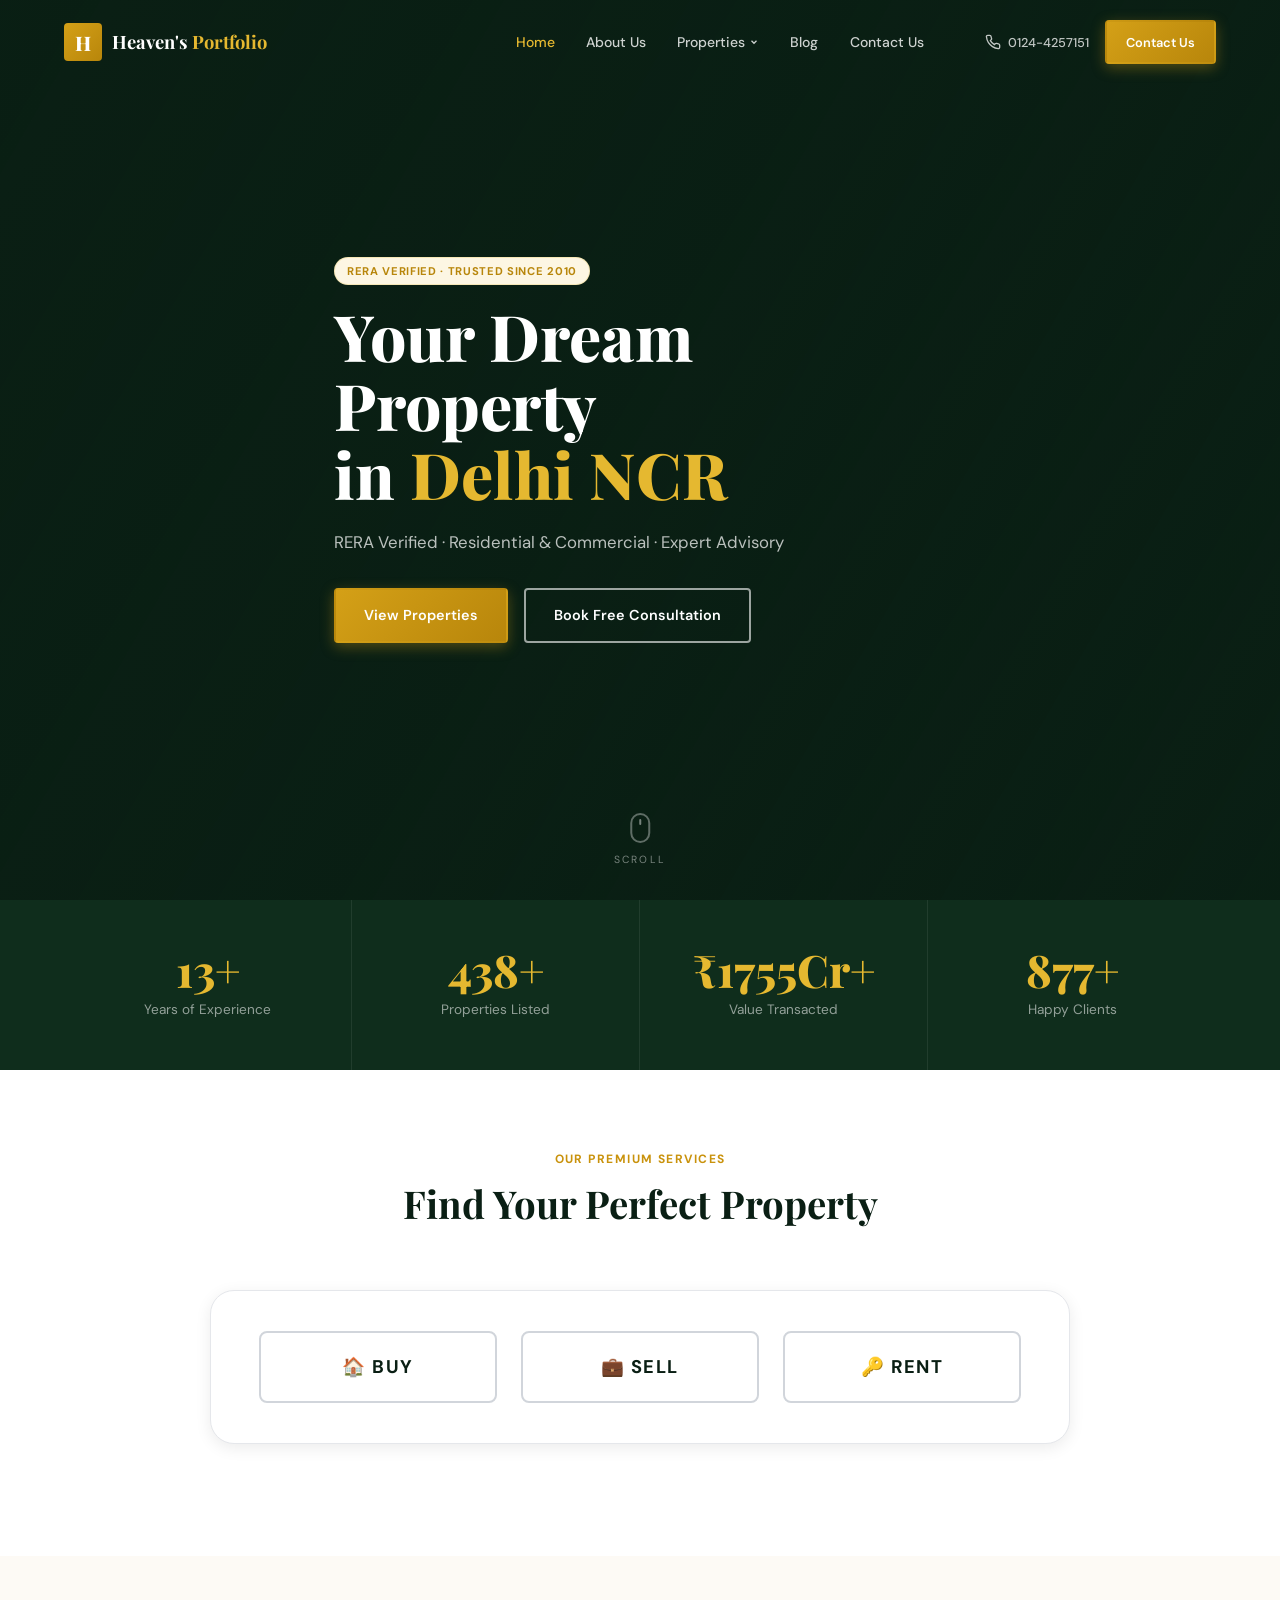
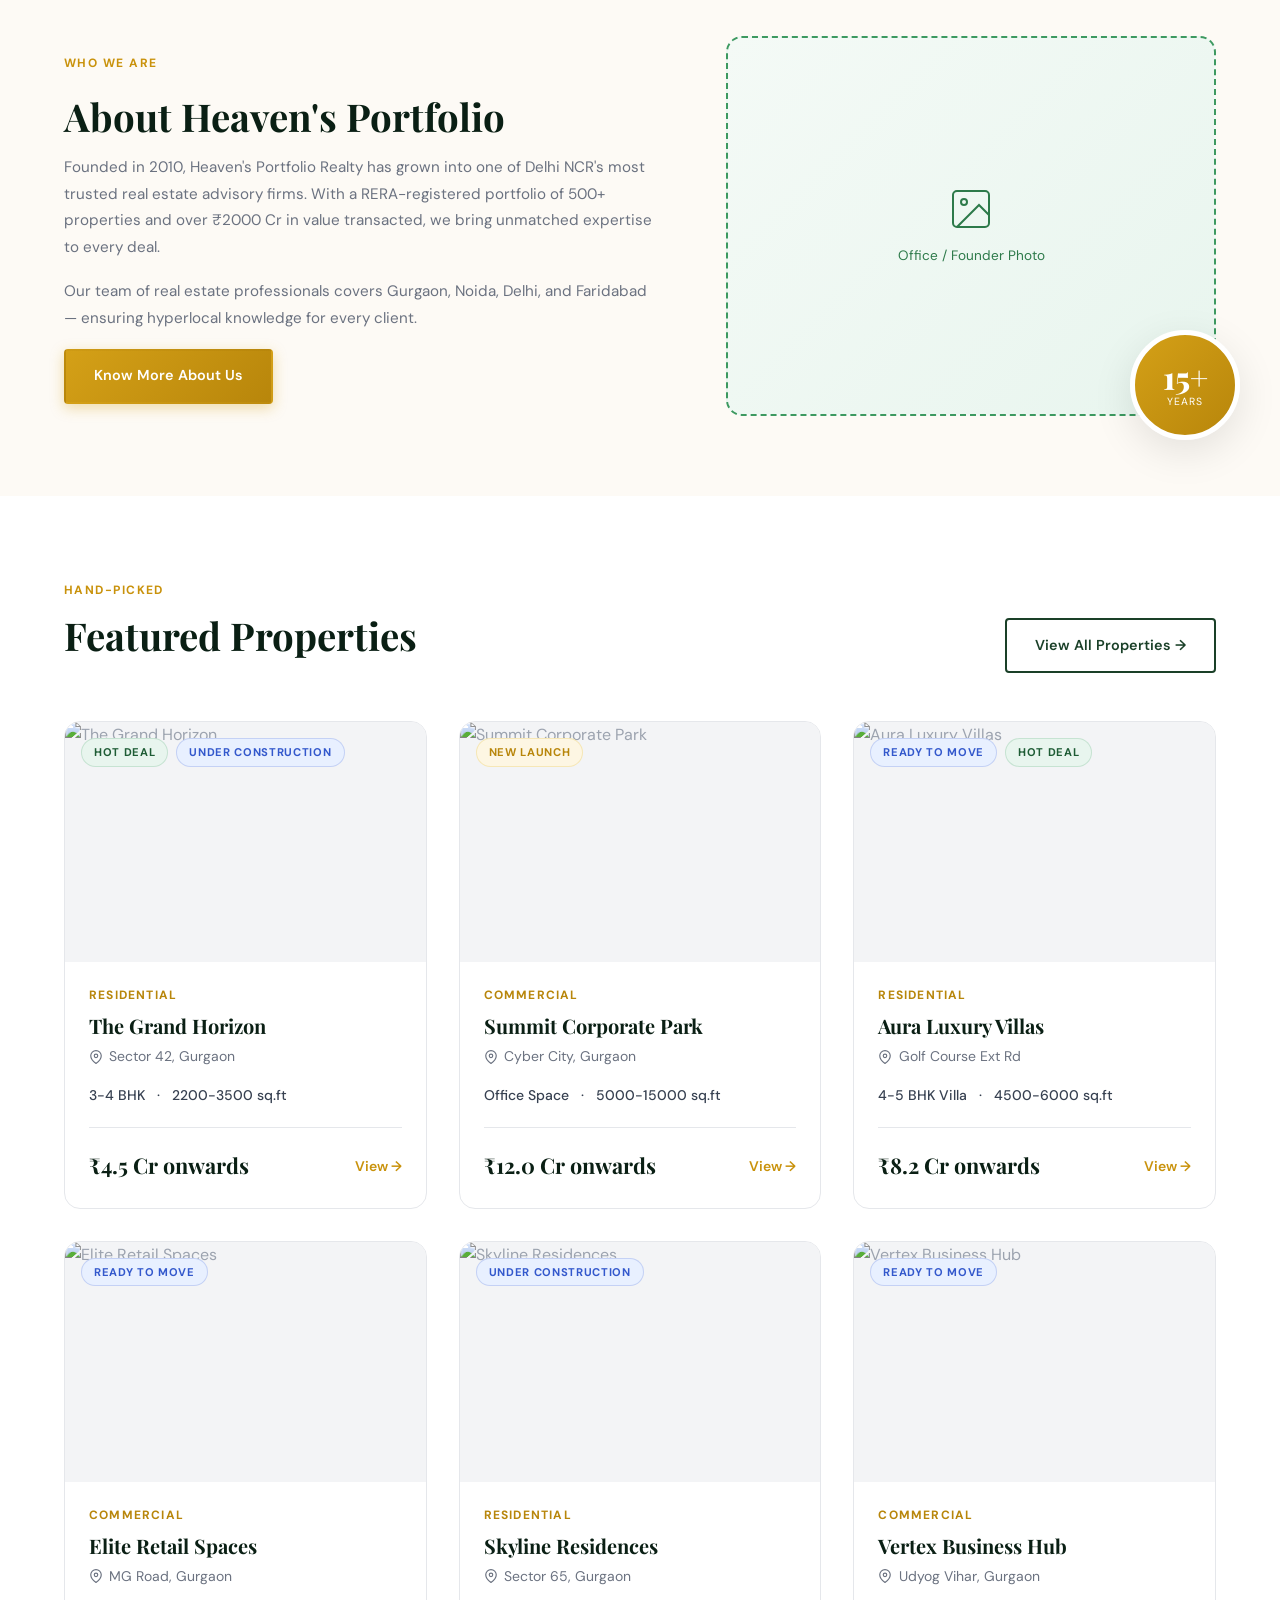
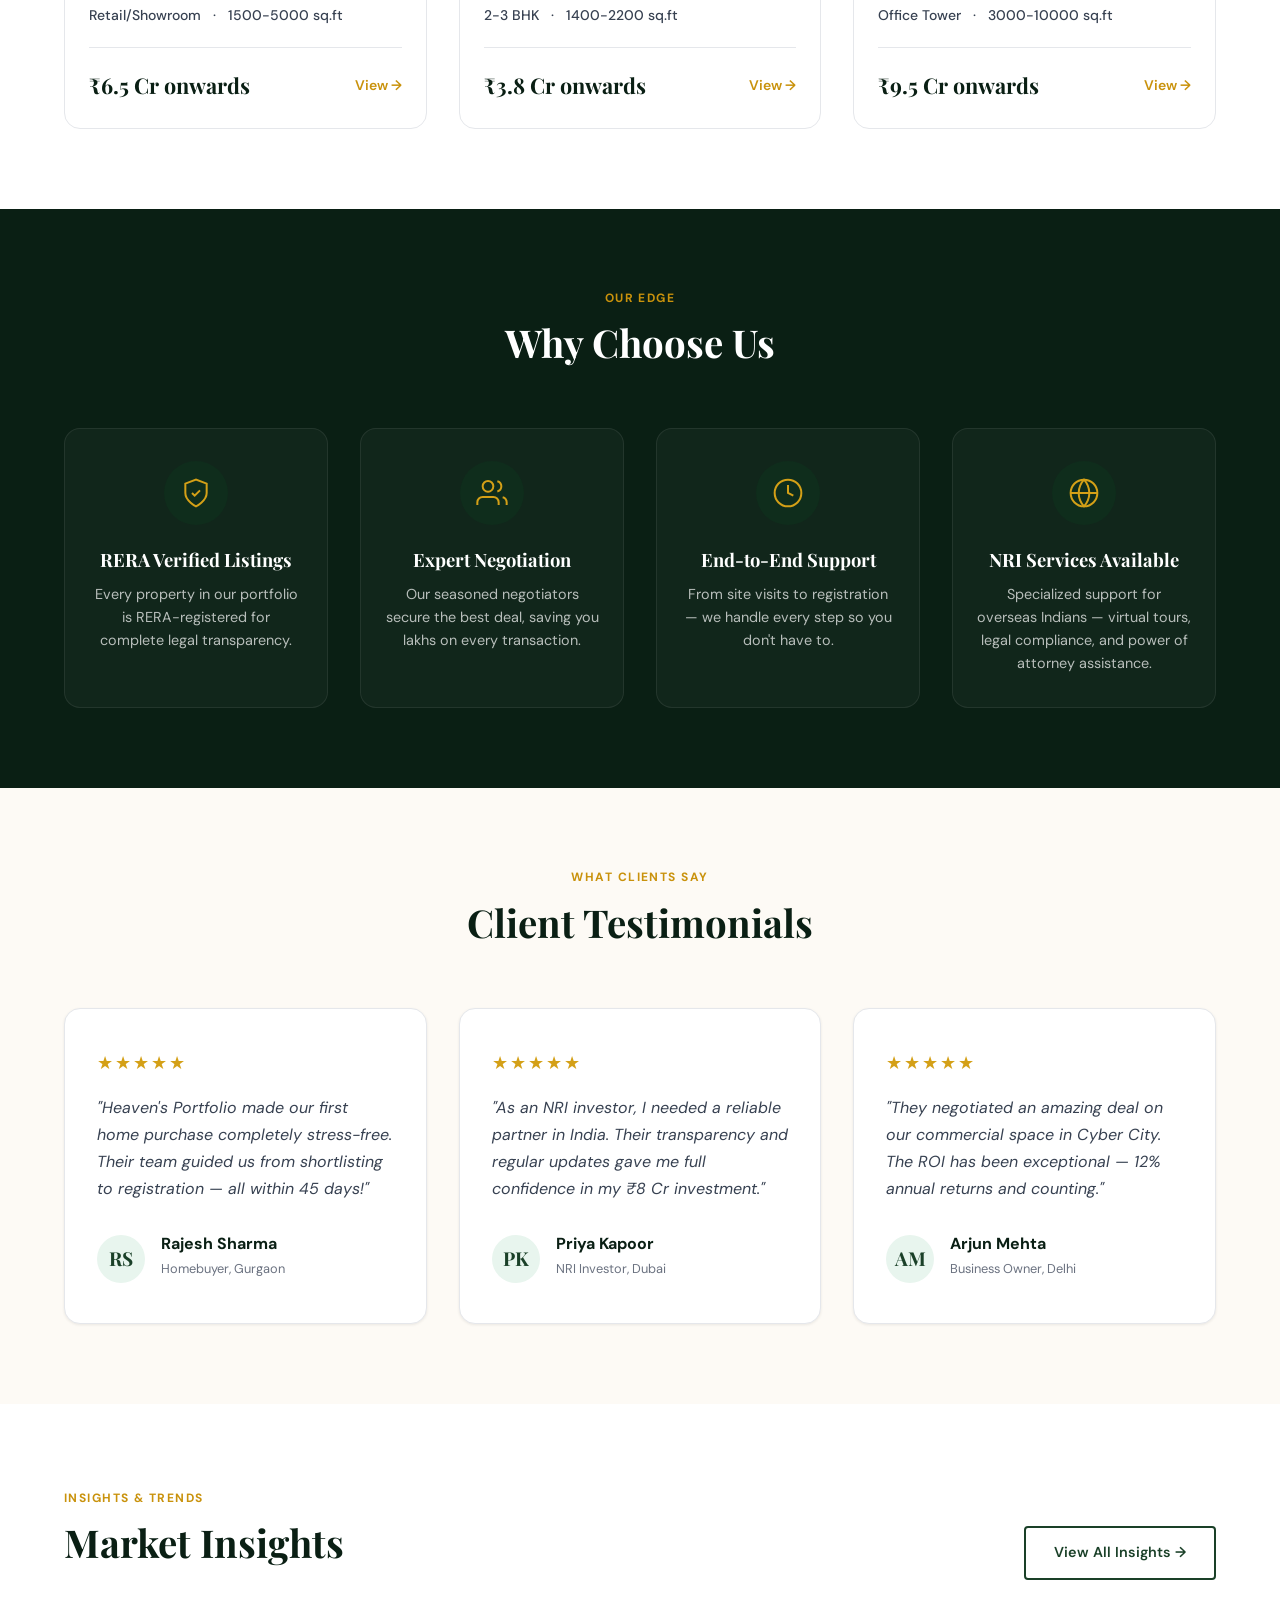
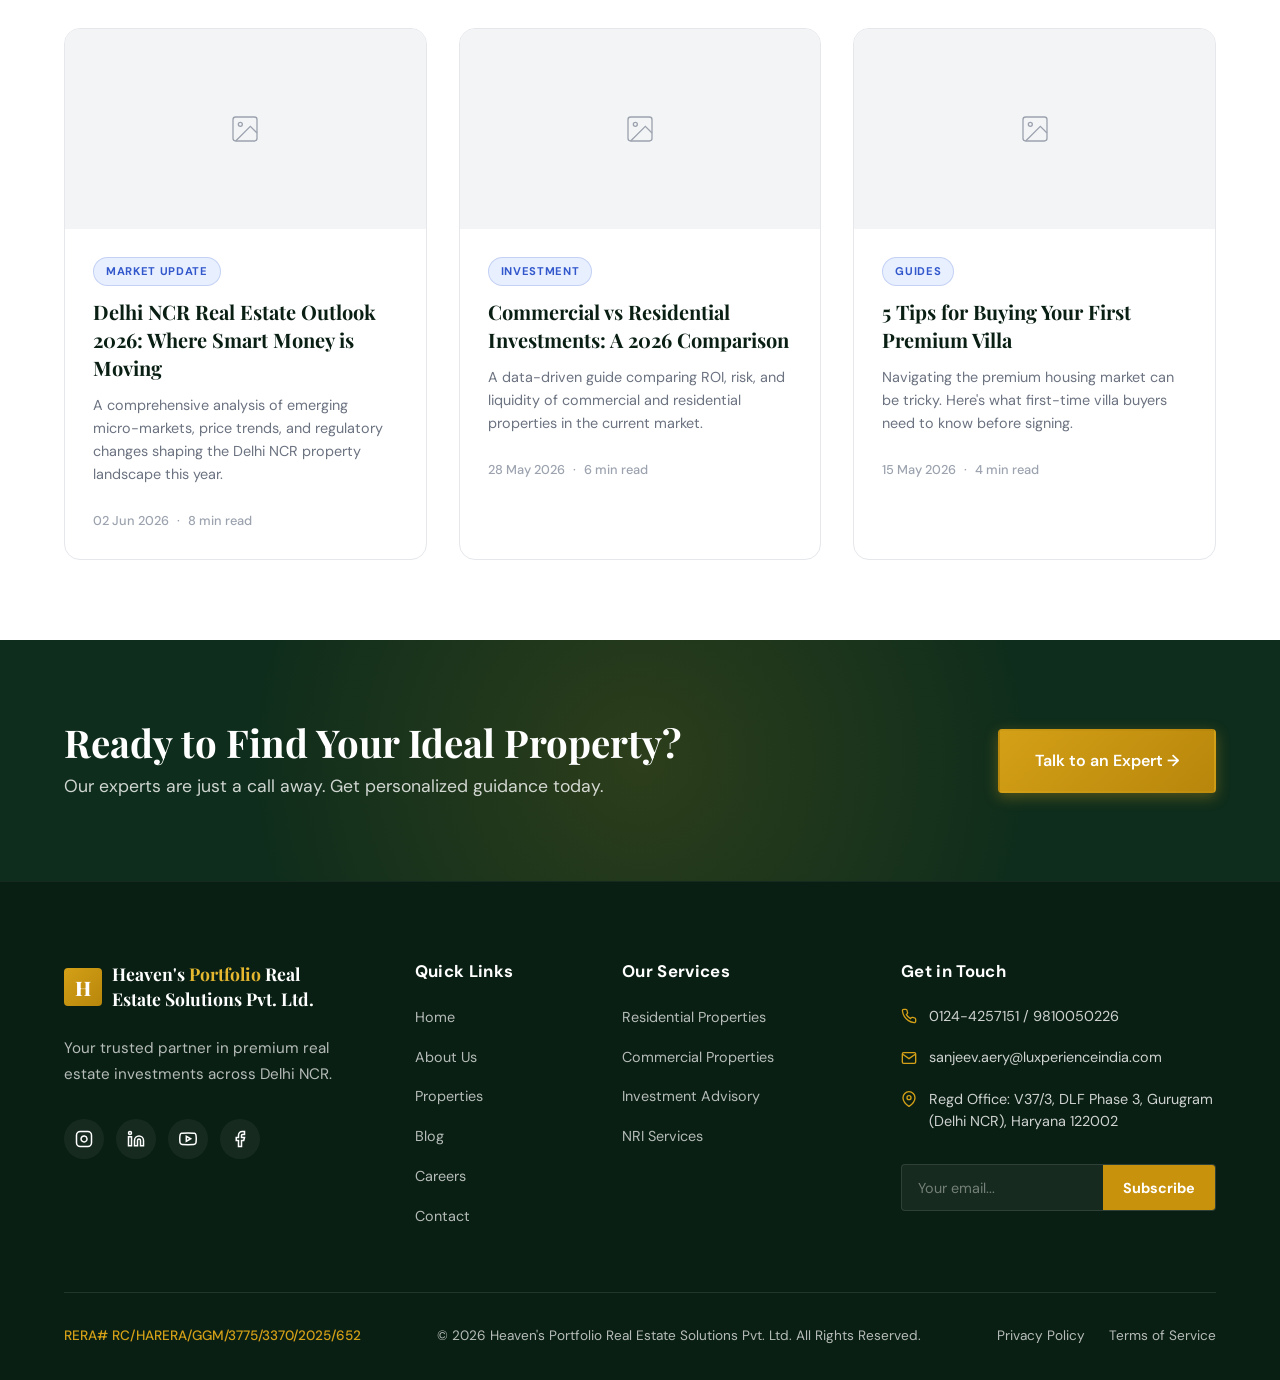
==== index.html @ ea2581de "Before Redseign" ====
<!DOCTYPE html>
<html lang="en">
<head>
  <meta charset="UTF-8">
  <meta name="viewport" content="width=device-width, initial-scale=1.0">
  <title>Heaven's Portfolio Realty | Premium Real Estate in Delhi NCR</title>
  <meta name="description" content="Heaven's Portfolio Real Estate Solutions — RERA verified residential & commercial properties across Delhi NCR. 15+ years of trusted advisory.">
  <link rel="preconnect" href="https://fonts.googleapis.com">
  <link rel="preconnect" href="https://fonts.gstatic.com" crossorigin>
  <link href="https://fonts.googleapis.com/css2?family=DM+Sans:wght@400;500;600;700&family=Playfair+Display:wght@400;500;600;700;800&display=swap" rel="stylesheet">
  <link rel="stylesheet" href="css/style.css">
</head>
<body>

  <!-- ========== NAVIGATION ========== -->
  <header class="header" id="header">
    <div class="container header-inner">
      <a href="index.html" class="logo" id="logo">
        <div class="logo-mark">H</div>
        <div class="logo-text">Heaven's <span>Portfolio</span></div>
      </a>

      <nav class="nav" id="nav">
        <a href="index.html" class="nav-link active">Home</a>
        <a href="about.html" class="nav-link">About Us</a>
        <div class="nav-dropdown">
          <a href="properties.html" class="nav-link">Properties <svg width="10" height="10" viewBox="0 0 24 24" fill="none" stroke="currentColor" stroke-width="3"><polyline points="6 9 12 15 18 9"></polyline></svg></a>
          <div class="dropdown-menu">
            <a href="properties.html?cat=residential">Residential</a>
            <a href="properties.html?cat=commercial">Commercial</a>
          </div>
        </div>
        <a href="blog.html" class="nav-link">Blog</a>
        <a href="contact.html" class="nav-link">Contact Us</a>
      </nav>

      <div class="header-actions">
        <a href="tel:01244257151" class="header-phone" id="header-phone">
          <svg width="16" height="16" viewBox="0 0 24 24" fill="none" stroke="currentColor" stroke-width="2"><path d="M22 16.92v3a2 2 0 0 1-2.18 2 19.79 19.79 0 0 1-8.63-3.07 19.5 19.5 0 0 1-6-6 19.79 19.79 0 0 1-3.07-8.67A2 2 0 0 1 4.11 2h3a2 2 0 0 1 2 1.72c.127.96.361 1.903.7 2.81a2 2 0 0 1-.45 2.11L8.09 9.91a16 16 0 0 0 6 6l1.27-1.27a2 2 0 0 1 2.11-.45c.907.339 1.85.573 2.81.7A2 2 0 0 1 22 16.92z"></path></svg>
          0124-4257151
        </a>
        <a href="contact.html" class="btn btn-accent btn-sm" id="header-cta">Contact Us</a>
      </div>

      <button class="hamburger" id="hamburger" aria-label="Toggle menu">
        <span></span><span></span><span></span>
      </button>
    </div>
  </header>

  <!-- ========== HERO ========== -->
  <section class="hero" id="hero">
    <!-- Slideshow backgrounds -->
    <div class="hero-slides">
      <div class="hero-slide active" style="background-image:url('https://images.unsplash.com/photo-1600596542815-ffad4c1539a9?w=1920&q=80')"></div>
      <div class="hero-slide" style="background-image:url('https://images.unsplash.com/photo-1600607687920-4e2a09cf159d?w=1920&q=80')"></div>
      <div class="hero-slide" style="background-image:url('https://images.unsplash.com/photo-1512917774080-9991f1c4c750?w=1920&q=80')"></div>
      <div class="hero-slide" style="background-image:url('https://images.unsplash.com/photo-1564013799919-ab600027ffc6?w=1920&q=80')"></div>
      <div class="hero-slide" style="background-image:url('https://images.unsplash.com/photo-1486406146926-c627a92ad1ab?w=1920&q=80')"></div>
    </div>
    <div class="hero-overlay"></div>
    <div class="container hero-content">
      <span class="badge badge-gold">RERA Verified · Trusted Since 2010</span>
      <h1 class="hero-title">Your Dream Property<br>in <span class="text-accent">Delhi NCR</span></h1>
      <p class="hero-subtitle">RERA Verified · Residential &amp; Commercial · Expert Advisory</p>
      <div class="hero-cta">
        <a href="properties.html" class="btn btn-accent" id="hero-properties-btn">View Properties</a>
        <a href="contact.html" class="btn btn-outline-light" id="hero-consult-btn">Book Free Consultation</a>
      </div>
    </div>
    <div class="scroll-cue">
      <div class="scroll-mouse"><div class="scroll-wheel"></div></div>
      <span>Scroll</span>
    </div>
  </section>

  <!-- ========== STATS BAR ========== -->
  <section class="stats" id="stats">
    <div class="container">
      <div class="stats-grid">
        <div class="stat-card">
          <div class="stat-number"><span class="counter" data-target="15">0</span>+</div>
          <div class="stat-label">Years of Experience</div>
        </div>
        <div class="stat-card">
          <div class="stat-number"><span class="counter" data-target="500">0</span>+</div>
          <div class="stat-label">Properties Listed</div>
        </div>
        <div class="stat-card">
          <div class="stat-number">₹<span class="counter" data-target="2000">0</span>Cr+</div>
          <div class="stat-label">Value Transacted</div>
        </div>
        <div class="stat-card">
          <div class="stat-number"><span class="counter" data-target="1000">0</span>+</div>
          <div class="stat-label">Happy Clients</div>
        </div>
      </div>
    </div>
  </section>

  <!-- ========== ACTION PANEL ========== -->
  <section class="section action-panel-section" id="action-panel-section">
    <div class="container">
      <div class="section-header center">
        <span class="section-tag">Our Premium Services</span>
        <h2 class="section-title">Find Your Perfect Property</h2>
      </div>
      <div class="action-panel action-panel--3">
        <button class="action-btn action-btn--large" id="btn-buy" onclick="handleAction('buy')">🏠 BUY</button>
        <button class="action-btn action-btn--large" id="btn-sell" onclick="handleAction('sell')">💼 SELL</button>
        <button class="action-btn action-btn--large" id="btn-rent" onclick="handleAction('rent')">🔑 RENT</button>
      </div>

      <!-- BUY expanded panel -->
      <div class="buy-expand" id="buy-expand">
        <div class="buy-expand-header">
          <div class="buy-toggle">
            <button class="tog-btn active" id="tog-residential" onclick="toggleBuyType('residential')">Residential</button>
            <button class="tog-btn" id="tog-commercial" onclick="toggleBuyType('commercial')">Commercial</button>
          </div>
          <a href="properties.html" class="link-arrow">View all properties →</a>
        </div>
        <div class="properties-grid" id="buy-properties-grid"></div>
      </div>
    </div>
  </section>

  <!-- ========== ABOUT PREVIEW ========== -->
  <section class="section about-preview" id="about-preview">
    <div class="container">
      <div class="about-grid">
        <div class="about-content">
          <span class="section-tag">Who We Are</span>
          <h2 class="section-title">About Heaven's Portfolio</h2>
          <p class="about-text">Founded in 2010, Heaven's Portfolio Realty has grown into one of Delhi NCR's most trusted real estate advisory firms. With a RERA-registered portfolio of 500+ properties and over ₹2000 Cr in value transacted, we bring unmatched expertise to every deal.</p>
          <p class="about-text">Our team of real estate professionals covers Gurgaon, Noida, Delhi, and Faridabad — ensuring hyperlocal knowledge for every client.</p>
          <a href="about.html" class="btn btn-accent" id="about-know-more">Know More About Us</a>
        </div>
        <div class="about-image-wrap">
          <div class="about-image-placeholder">
            <svg width="48" height="48" viewBox="0 0 24 24" fill="none" stroke="currentColor" stroke-width="1"><rect x="3" y="3" width="18" height="18" rx="2" ry="2"></rect><circle cx="8.5" cy="8.5" r="1.5"></circle><polyline points="21 15 16 10 5 21"></polyline></svg>
            <span>Office / Founder Photo</span>
          </div>
          <div class="about-experience-badge">
            <span class="big">15+</span>
            <span class="small">Years</span>
          </div>
        </div>
      </div>
    </div>
  </section>

  <!-- ========== FEATURED PROPERTIES ========== -->
  <section class="section featured-properties" id="featured-properties">
    <div class="container">
      <div class="section-header">
        <div>
          <span class="section-tag">Hand-Picked</span>
          <h2 class="section-title">Featured Properties</h2>
        </div>
        <a href="properties.html" class="btn btn-outline" id="view-all-properties">View All Properties →</a>
      </div>
      <div class="properties-grid" id="home-properties-grid">
        <!-- Populated by JS -->
      </div>
    </div>
  </section>

  <!-- ========== WHY CHOOSE US ========== -->
  <section class="section why-us" id="why-us">
    <div class="container">
      <div class="section-header center">
        <span class="section-tag">Our Edge</span>
        <h2 class="section-title">Why Choose Us</h2>
      </div>
      <div class="usp-grid">
        <div class="usp-card" id="usp-rera">
          <div class="usp-icon">
            <svg width="32" height="32" viewBox="0 0 24 24" fill="none" stroke="currentColor" stroke-width="1.5"><path d="M12 22s8-4 8-10V5l-8-3-8 3v7c0 6 8 10 8 10z"></path><polyline points="9 12 11 14 15 10"></polyline></svg>
          </div>
          <h4>RERA Verified Listings</h4>
          <p>Every property in our portfolio is RERA-registered for complete legal transparency.</p>
        </div>
        <div class="usp-card" id="usp-negotiation">
          <div class="usp-icon">
            <svg width="32" height="32" viewBox="0 0 24 24" fill="none" stroke="currentColor" stroke-width="1.5"><path d="M17 21v-2a4 4 0 0 0-4-4H5a4 4 0 0 0-4 4v2"></path><circle cx="9" cy="7" r="4"></circle><path d="M23 21v-2a4 4 0 0 0-3-3.87"></path><path d="M16 3.13a4 4 0 0 1 0 7.75"></path></svg>
          </div>
          <h4>Expert Negotiation</h4>
          <p>Our seasoned negotiators secure the best deal, saving you lakhs on every transaction.</p>
        </div>
        <div class="usp-card" id="usp-support">
          <div class="usp-icon">
            <svg width="32" height="32" viewBox="0 0 24 24" fill="none" stroke="currentColor" stroke-width="1.5"><circle cx="12" cy="12" r="10"></circle><polyline points="12 6 12 12 16 14"></polyline></svg>
          </div>
          <h4>End-to-End Support</h4>
          <p>From site visits to registration — we handle every step so you don't have to.</p>
        </div>
        <div class="usp-card" id="usp-nri">
          <div class="usp-icon">
            <svg width="32" height="32" viewBox="0 0 24 24" fill="none" stroke="currentColor" stroke-width="1.5"><circle cx="12" cy="12" r="10"></circle><line x1="2" y1="12" x2="22" y2="12"></line><path d="M12 2a15.3 15.3 0 0 1 4 10 15.3 15.3 0 0 1-4 10 15.3 15.3 0 0 1-4-10 15.3 15.3 0 0 1 4-10z"></path></svg>
          </div>
          <h4>NRI Services Available</h4>
          <p>Specialized support for overseas Indians — virtual tours, legal compliance, and power of attorney assistance.</p>
        </div>
      </div>
    </div>
  </section>

  <!-- ========== TESTIMONIALS ========== -->
  <section class="section testimonials" id="testimonials">
    <div class="container">
      <div class="section-header center">
        <span class="section-tag">What Clients Say</span>
        <h2 class="section-title">Client Testimonials</h2>
      </div>
      <div class="testimonials-grid">
        <div class="testimonial-card" id="testimonial-1">
          <div class="testimonial-stars">★★★★★</div>
          <p class="testimonial-quote">"Heaven's Portfolio made our first home purchase completely stress-free. Their team guided us from shortlisting to registration — all within 45 days!"</p>
          <div class="testimonial-author">
            <div class="author-avatar">RS</div>
            <div>
              <h5>Rajesh Sharma</h5>
              <span>Homebuyer, Gurgaon</span>
            </div>
          </div>
        </div>
        <div class="testimonial-card" id="testimonial-2">
          <div class="testimonial-stars">★★★★★</div>
          <p class="testimonial-quote">"As an NRI investor, I needed a reliable partner in India. Their transparency and regular updates gave me full confidence in my ₹8 Cr investment."</p>
          <div class="testimonial-author">
            <div class="author-avatar">PK</div>
            <div>
              <h5>Priya Kapoor</h5>
              <span>NRI Investor, Dubai</span>
            </div>
          </div>
        </div>
        <div class="testimonial-card" id="testimonial-3">
          <div class="testimonial-stars">★★★★★</div>
          <p class="testimonial-quote">"They negotiated an amazing deal on our commercial space in Cyber City. The ROI has been exceptional — 12% annual returns and counting."</p>
          <div class="testimonial-author">
            <div class="author-avatar">AM</div>
            <div>
              <h5>Arjun Mehta</h5>
              <span>Business Owner, Delhi</span>
            </div>
          </div>
        </div>
      </div>
    </div>
  </section>

  <!-- ========== BLOG PREVIEW ========== -->
  <section class="section blog-preview" id="blog-preview">
    <div class="container">
      <div class="section-header">
        <div>
          <span class="section-tag">Insights & Trends</span>
          <h2 class="section-title">Market Insights</h2>
        </div>
        <a href="blog.html" class="btn btn-outline" id="view-all-blog">View All Insights →</a>
      </div>
      <div class="blog-grid" id="home-blog-grid">
        <!-- Populated by JS -->
      </div>
    </div>
  </section>

  <!-- ========== CTA BANNER ========== -->
  <section class="cta-banner" id="cta-banner">
    <div class="container cta-inner">
      <div class="cta-text">
        <h2>Ready to Find Your Ideal Property?</h2>
        <p>Our experts are just a call away. Get personalized guidance today.</p>
      </div>
      <a href="contact.html" class="btn btn-accent btn-lg" id="cta-talk-expert">Talk to an Expert →</a>
    </div>
  </section>

  <!-- ========== FOOTER ========== -->
  <footer class="footer" id="footer">
    <div class="container">
      <div class="footer-grid">
        <div class="footer-col">
          <a href="index.html" class="footer-logo">
            <div class="logo-mark">H</div>
            <div class="logo-text" style="font-size: 1.1rem; line-height: 1.4; max-width: 280px; white-space: normal;">
              Heaven's <span>Portfolio</span> Real Estate Solutions Pvt. Ltd.
            </div>
          </a>
          <p class="footer-tagline">Your trusted partner in premium real estate investments across Delhi NCR.</p>
          <div class="footer-social">
            <a href="#" class="social-link" aria-label="Instagram">
              <svg width="18" height="18" viewBox="0 0 24 24" fill="none" stroke="currentColor" stroke-width="2"><rect x="2" y="2" width="20" height="20" rx="5" ry="5"></rect><path d="M16 11.37A4 4 0 1 1 12.63 8 4 4 0 0 1 16 11.37z"></path><line x1="17.5" y1="6.5" x2="17.51" y2="6.5"></line></svg>
            </a>
            <a href="#" class="social-link" aria-label="LinkedIn">
              <svg width="18" height="18" viewBox="0 0 24 24" fill="none" stroke="currentColor" stroke-width="2"><path d="M16 8a6 6 0 0 1 6 6v7h-4v-7a2 2 0 0 0-2-2 2 2 0 0 0-2 2v7h-4v-7a6 6 0 0 1 6-6z"></path><rect x="2" y="9" width="4" height="12"></rect><circle cx="4" cy="4" r="2"></circle></svg>
            </a>
            <a href="#" class="social-link" aria-label="YouTube">
              <svg width="18" height="18" viewBox="0 0 24 24" fill="none" stroke="currentColor" stroke-width="2"><path d="M22.54 6.42a2.78 2.78 0 0 0-1.94-2C18.88 4 12 4 12 4s-6.88 0-8.6.46a2.78 2.78 0 0 0-1.94 2A29 29 0 0 0 1 11.75a29 29 0 0 0 .46 5.33A2.78 2.78 0 0 0 3.4 19.1c1.72.46 8.6.46 8.6.46s6.88 0 8.6-.46a2.78 2.78 0 0 0 1.94-2 29 29 0 0 0 .46-5.25 29 29 0 0 0-.46-5.33z"></path><polygon points="9.75 15.02 15.5 11.75 9.75 8.48 9.75 15.02"></polygon></svg>
            </a>
            <a href="#" class="social-link" aria-label="Facebook">
              <svg width="18" height="18" viewBox="0 0 24 24" fill="none" stroke="currentColor" stroke-width="2"><path d="M18 2h-3a5 5 0 0 0-5 5v3H7v4h3v8h4v-8h3l1-4h-4V7a1 1 0 0 1 1-1h3z"></path></svg>
            </a>
          </div>
        </div>
        <div class="footer-col">
          <h4>Quick Links</h4>
          <div class="footer-links">
            <a href="index.html">Home</a>
            <a href="about.html">About Us</a>
            <a href="properties.html">Properties</a>
            <a href="blog.html">Blog</a>
            <a href="careers.html">Careers</a>
            <a href="contact.html">Contact</a>
          </div>
        </div>
        <div class="footer-col">
          <h4>Our Services</h4>
          <div class="footer-links">
            <a href="properties.html?cat=residential">Residential Properties</a>
            <a href="properties.html?cat=commercial">Commercial Properties</a>
            <a href="contact.html">Investment Advisory</a>
            <a href="contact.html">NRI Services</a>
          </div>
        </div>
        <div class="footer-col">
          <h4>Get in Touch</h4>
          <div class="footer-contact">
            <div class="footer-contact-item">
              <svg width="16" height="16" viewBox="0 0 24 24" fill="none" stroke="currentColor" stroke-width="2"><path d="M22 16.92v3a2 2 0 0 1-2.18 2 19.79 19.79 0 0 1-8.63-3.07 19.5 19.5 0 0 1-6-6 19.79 19.79 0 0 1-3.07-8.67A2 2 0 0 1 4.11 2h3a2 2 0 0 1 2 1.72c.127.96.361 1.903.7 2.81a2 2 0 0 1-.45 2.11L8.09 9.91a16 16 0 0 0 6 6l1.27-1.27a2 2 0 0 1 2.11-.45c.907.339 1.85.573 2.81.7A2 2 0 0 1 22 16.92z"></path></svg>
              <span>0124-4257151 / 9810050226</span>
            </div>
            <div class="footer-contact-item">
              <svg width="16" height="16" viewBox="0 0 24 24" fill="none" stroke="currentColor" stroke-width="2"><path d="M4 4h16c1.1 0 2 .9 2 2v12c0 1.1-.9 2-2 2H4c-1.1 0-2-.9-2-2V6c0-1.1.9-2 2-2z"></path><polyline points="22,6 12,13 2,6"></polyline></svg>
              <span>sanjeev.aery@luxperienceindia.com</span>
            </div>
            <div class="footer-contact-item">
              <svg width="16" height="16" viewBox="0 0 24 24" fill="none" stroke="currentColor" stroke-width="2"><path d="M21 10c0 7-9 13-9 13s-9-6-9-13a9 9 0 0 1 18 0z"></path><circle cx="12" cy="10" r="3"></circle></svg>
              <span>Regd Office: V37/3, DLF Phase 3, Gurugram (Delhi NCR), Haryana 122002</span>
            </div>
          </div>
          <form class="newsletter-form" id="newsletter-form" onsubmit="event.preventDefault(); this.querySelector('button').textContent='Subscribed ✓'; this.querySelector('input').value='';">
            <input type="email" placeholder="Your email..." required>
            <button type="submit">Subscribe</button>
          </form>
        </div>
      </div>
      <div class="footer-bottom">
        <div class="footer-legal-info">
          <span>RERA# RC/HARERA/GGM/3775/3370/2025/652</span>
        </div>
        <p>© 2026 Heaven's Portfolio Real Estate Solutions Pvt. Ltd. All Rights Reserved.</p>
        <div class="footer-legal-links">
          <a href="#">Privacy Policy</a>
          <a href="#">Terms of Service</a>
        </div>
      </div>
    </div>
  </footer>

  <script src="js/main.js"></script>
</body>
</html>
---- css/style.css ----
/* ================================================================
   HEAVEN'S PORTFOLIO — Premium Real Estate Website
   Color Palette: Deep Forest Green + Warm Gold + Ivory
   ================================================================ */

@import url('https://fonts.googleapis.com/css2?family=DM+Sans:wght@400;500;600;700&family=Playfair+Display:ital,wght@0,400;0,500;0,600;0,700;0,800;1,400&display=swap');

/* ── CSS Custom Properties ── */
:root {
  --green-900: #0a1f14;
  --green-800: #0f2d1c;
  --green-700: #1a4028;
  --green-600: #1e5c35;
  --green-500: #2d7a4a;
  --green-400: #3d9960;
  --green-100: #e8f5ee;
  --green-50:  #f4faf6;

  --gold-600:  #b8860b;
  --gold-500:  #c9920c;
  --gold-400:  #d4a017;
  --gold-300:  #e5b830;
  --gold-100:  #fdf6e3;
  --gold-50:   #fffdf7;

  --ivory:     #fdfaf5;
  --white:     #ffffff;
  --gray-50:   #f9fafb;
  --gray-100:  #f3f4f6;
  --gray-200:  #e5e7eb;
  --gray-300:  #d1d5db;
  --gray-400:  #9ca3af;
  --gray-500:  #6b7280;
  --gray-700:  #374151;
  --gray-900:  #111827;

  --font-body:    'DM Sans', sans-serif;
  --font-display: 'Playfair Display', serif;

  --radius-sm:  4px;
  --radius-md:  8px;
  --radius-lg:  16px;
  --radius-xl:  24px;
  --radius-full: 9999px;

  --shadow-sm:  0 1px 3px rgba(0,0,0,.08);
  --shadow-md:  0 4px 16px rgba(0,0,0,.08);
  --shadow-lg:  0 12px 40px rgba(0,0,0,.10);
  --shadow-xl:  0 24px 64px rgba(0,0,0,.12);

  --ease:       cubic-bezier(0.16,1,0.3,1);
  --duration:   0.35s;

  --container:  1200px;
  --section-py: 5rem;
}

/* ── Reset ── */
*, *::before, *::after { margin:0; padding:0; box-sizing:border-box; }
html { scroll-behavior: smooth; }
body {
  font-family: var(--font-body);
  color: var(--gray-700);
  background: var(--white);
  line-height: 1.65;
  overflow-x: hidden;
  -webkit-font-smoothing: antialiased;
}
img { max-width:100%; display:block; }
a { text-decoration:none; color:inherit; }
ul { list-style:none; }
button { font-family: var(--font-body); cursor: pointer; border:none; background:none; }
input, select, textarea { font-family: var(--font-body); outline:none; }

h1,h2,h3,h4,h5,h6 { font-family: var(--font-display); line-height:1.15; color: var(--green-900); }

/* ── Container ── */
.container {
  max-width: var(--container);
  margin: 0 auto;
  padding: 0 1.5rem;
}

/* ================================================================
   BUTTONS
   ================================================================ */
.btn {
  display: inline-flex;
  align-items: center;
  gap: .5rem;
  padding: .85rem 1.75rem;
  font-size: .9rem;
  font-weight: 600;
  font-family: var(--font-body);
  border-radius: var(--radius-sm);
  transition: all var(--duration) var(--ease);
  border: 2px solid transparent;
  white-space: nowrap;
  cursor: pointer;
}
.btn-sm  { padding: .6rem 1.2rem; font-size: .8rem; }
.btn-lg  { padding: 1.05rem 2.2rem; font-size: 1rem; }

.btn-accent {
  background: linear-gradient(135deg, var(--gold-400), var(--gold-600));
  color: var(--white);
  border-color: transparent;
  box-shadow: 0 4px 14px rgba(212,160,23,.35);
}
.btn-accent:hover {
  background: linear-gradient(135deg, var(--gold-300), var(--gold-500));
  box-shadow: 0 6px 20px rgba(212,160,23,.45);
  transform: translateY(-2px);
}

.btn-outline {
  background: transparent;
  color: var(--green-700);
  border-color: var(--green-700);
}
.btn-outline:hover {
  background: var(--green-700);
  color: var(--white);
  transform: translateY(-2px);
}

.btn-outline-light {
  background: transparent;
  color: var(--white);
  border-color: rgba(255,255,255,.6);
}
.btn-outline-light:hover {
  background: var(--white);
  color: var(--green-800);
  border-color: var(--white);
  transform: translateY(-2px);
}

/* ── Badges ── */
.badge {
  display: inline-block;
  padding: .25rem .75rem;
  border-radius: var(--radius-full);
  font-size: .7rem;
  font-weight: 700;
  letter-spacing: .06em;
  text-transform: uppercase;
  font-family: var(--font-body);
}
.badge-gold    { background: var(--gold-100); color: var(--gold-600); border: 1px solid #e8c85a55; }
.badge-success { background: var(--green-100); color: var(--green-600); border: 1px solid #3d996033; }
.badge-info    { background: #e8f0ff; color: #3358cc; border: 1px solid #3358cc33; }

/* ── Section Helpers ── */
.section { padding: var(--section-py) 0; }
.section--alt { background: var(--gray-50); }

.section-tag {
  display: inline-block;
  font-size: .75rem;
  font-weight: 700;
  letter-spacing: .12em;
  text-transform: uppercase;
  color: var(--gold-500);
  margin-bottom: .75rem;
  font-family: var(--font-body);
}

.section-title {
  font-size: clamp(1.8rem, 3vw, 2.8rem);
  font-weight: 700;
  color: var(--green-900);
  margin-bottom: 1rem;
  line-height: 1.15;
}

.section-desc { color: var(--gray-500); max-width: 550px; margin: 0 auto 1rem; text-align: center; }

.section-header {
  display: flex;
  justify-content: space-between;
  align-items: flex-end;
  margin-bottom: 3rem;
}
.section-header.center {
  flex-direction: column;
  align-items: center;
  text-align: center;
}

/* ── Link Arrow ── */
.link-arrow {
  display: inline-flex;
  align-items: center;
  gap: .3rem;
  color: var(--gold-500);
  font-weight: 600;
  font-size: .875rem;
  transition: gap var(--duration) var(--ease), color var(--duration);
}
.link-arrow:hover { gap: .6rem; color: var(--gold-600); }

/* ── Scroll Animations ── */
.animate-on-scroll {
  opacity: 0;
  transform: translateY(24px);
  transition: opacity .6s var(--ease), transform .6s var(--ease);
}
.animate-on-scroll.visible {
  opacity: 1;
  transform: translateY(0);
}

/* ================================================================
   HEADER / NAVIGATION
   ================================================================ */
.header {
  position: fixed;
  top: 0; left: 0; width: 100%;
  z-index: 1000;
  padding: 1.25rem 0;
  transition: all var(--duration) var(--ease);
}

/* Transparent on home hero, always solid on inner pages */
.header--dark,
.header.scrolled {
  background: var(--green-900);
  padding: .9rem 0;
  box-shadow: 0 4px 24px rgba(0,0,0,.18);
}

.header-inner {
  display: flex;
  align-items: center;
  gap: 2rem;
}

/* Logo */
.logo, .footer-logo {
  display: flex;
  align-items: center;
  gap: .65rem;
  text-decoration: none;
  flex-shrink: 0;
}
.logo-mark {
  width: 38px; height: 38px;
  background: linear-gradient(135deg, var(--gold-400), var(--gold-600));
  border-radius: var(--radius-sm);
  display: flex; align-items: center; justify-content: center;
  font-family: var(--font-display);
  font-weight: 800;
  font-size: 1.25rem;
  color: var(--white);
  flex-shrink: 0;
}
.logo-text {
  font-family: var(--font-display);
  font-size: 1.15rem;
  font-weight: 700;
  color: var(--white);
  line-height: 1.2;
}
.logo-text span { color: var(--gold-300); }

/* Nav */
.nav {
  display: flex;
  align-items: center;
  gap: .25rem;
  margin-left: auto;
}
.nav-link {
  display: flex;
  align-items: center;
  gap: .25rem;
  padding: .5rem .85rem;
  color: rgba(255,255,255,.8);
  font-size: .875rem;
  font-weight: 500;
  border-radius: var(--radius-sm);
  transition: color var(--duration), background var(--duration);
}
.nav-link:hover, .nav-link.active { color: var(--gold-300); }

/* Dropdown */
.nav-dropdown { position: relative; }
.dropdown-menu {
  position: absolute;
  top: calc(100% + .5rem);
  left: 0;
  min-width: 220px;
  background: var(--green-800);
  border-radius: var(--radius-md);
  padding: .4rem;
  opacity: 0;
  pointer-events: none;
  transform: translateY(-8px);
  transition: all .25s var(--ease);
  box-shadow: var(--shadow-lg);
  border: 1px solid rgba(255,255,255,.07);
}
.nav-dropdown.open .dropdown-menu {
  opacity: 1;
  pointer-events: auto;
  transform: translateY(0);
}
.dropdown-menu a {
  display: block;
  width: 100%;
  padding: .9rem 1.25rem;
  color: rgba(255,255,255,.75);
  font-size: .9rem;
  font-weight: 500;
  border-radius: var(--radius-sm);
  transition: background .2s, color .2s;
  cursor: pointer;
}
.dropdown-menu a:hover { background: rgba(255,255,255,.1); color: var(--gold-300); }

/* Header actions */
.header-actions {
  display: flex;
  align-items: center;
  gap: 1rem;
  margin-left: 1rem;
  flex-shrink: 0;
}
.header-phone {
  display: flex;
  align-items: center;
  gap: .4rem;
  color: rgba(255,255,255,.75);
  font-size: .8rem;
  font-weight: 500;
  transition: color var(--duration);
}
.header-phone:hover { color: var(--gold-300); }

/* Hamburger */
.hamburger {
  display: none;
  flex-direction: column;
  gap: 5px;
  padding: .4rem;
  margin-left: auto;
}
.hamburger span {
  display: block;
  width: 22px; height: 2px;
  background: var(--white);
  border-radius: 2px;
  transition: all .3s;
}
.hamburger.active span:nth-child(1) { transform: rotate(45deg) translate(5px,5px); }
.hamburger.active span:nth-child(2) { opacity: 0; }
.hamburger.active span:nth-child(3) { transform: rotate(-45deg) translate(5px,-5px); }

/* ================================================================
   HERO
   ================================================================ */
.hero {
  height: 100vh;
  min-height: 640px;
  position: relative;
  display: flex;
  align-items: center;
  overflow: hidden;
  background: var(--green-900);
}
.hero-slides { position: absolute; inset: 0; }
.hero-slide {
  position: absolute; inset: 0;
  background-size: cover;
  background-position: center;
  opacity: 0;
  transition: opacity 1.5s ease-in-out;
  transform: scale(1.08);
  animation: none;
}
.hero-slide.active {
  opacity: 1;
  animation: kenBurns 8s ease-in-out forwards;
}
@keyframes kenBurns {
  from { transform: scale(1); }
  to   { transform: scale(1.1); }
}

/* Hero dots */
.hero-dots {
  position: absolute;
  bottom: 4.5rem;
  left: 50%;
  transform: translateX(-50%);
  display: flex;
  gap: .6rem;
  z-index: 3;
}
.hero-dot {
  width: 8px; height: 8px;
  border-radius: 50%;
  background: rgba(255,255,255,.4);
  cursor: pointer;
  transition: all .3s;
  border: 1px solid rgba(255,255,255,.6);
}
.hero-dot.active {
  background: var(--gold-400);
  border-color: var(--gold-400);
  width: 24px;
  border-radius: 4px;
}
.hero-overlay {
  position: absolute; inset: 0;
  background: linear-gradient(120deg, rgba(10,31,20,.93) 0%, rgba(10,31,20,.70) 50%, rgba(10,31,20,.3) 100%);
}
.hero-content {
  position: relative;
  z-index: 2;
  max-width: 660px;
  animation: fadeUp .9s var(--ease) forwards;
}
.hero-title {
  font-size: clamp(2.5rem, 5vw, 4.2rem);
  font-weight: 800;
  color: var(--white);
  line-height: 1.08;
  margin: 1rem 0 1.25rem;
}
.text-accent { color: var(--gold-300); }
.hero-subtitle {
  color: rgba(255,255,255,.72);
  font-size: 1.05rem;
  margin-bottom: 2rem;
  font-weight: 400;
}
.hero-cta { display: flex; gap: 1rem; flex-wrap: wrap; }

/* Scroll cue */
.scroll-cue {
  position: absolute;
  bottom: 2rem; left: 50%;
  transform: translateX(-50%);
  display: flex; flex-direction: column; align-items: center; gap: .5rem;
  color: rgba(255,255,255,.45);
  font-size: .65rem;
  letter-spacing: .2em;
  text-transform: uppercase;
  z-index: 2;
}
.scroll-mouse {
  width: 20px; height: 30px;
  border: 2px solid rgba(255,255,255,.35);
  border-radius: 10px;
  display: flex; justify-content: center; padding-top: 4px;
}
.scroll-wheel {
  width: 2px; height: 6px;
  background: rgba(255,255,255,.45);
  border-radius: 2px;
  animation: scrollWheel 2s infinite;
}
@keyframes scrollWheel { 0%{transform:translateY(0);opacity:1} 100%{transform:translateY(10px);opacity:0} }
@keyframes fadeUp { from{opacity:0;transform:translateY(32px)} to{opacity:1;transform:translateY(0)} }

/* ================================================================
   STATS BAR
   ================================================================ */
.stats { background: var(--green-800); }
.stats-grid {
  display: grid;
  grid-template-columns: repeat(4,1fr);
}
.stat-card {
  padding: 3rem 2rem;
  text-align: center;
  border-right: 1px solid rgba(255,255,255,.08);
}
.stat-card:last-child { border-right: none; }
.stat-number {
  font-family: var(--font-display);
  font-size: 2.8rem;
  font-weight: 800;
  color: var(--gold-300);
  line-height: 1;
  margin-bottom: .4rem;
}
.stat-label { color: rgba(255,255,255,.55); font-size: .85rem; }

/* ================================================================
   SERVICES
   ================================================================ */
.services-grid {
  display: grid;
  grid-template-columns: repeat(3,1fr);
  gap: 1.75rem;
  margin-top: 3rem;
}
.service-card {
  background: var(--white);
  border: 1px solid var(--gray-200);
  border-radius: var(--radius-lg);
  padding: 2.5rem 2rem;
  transition: all var(--duration) var(--ease);
  position: relative;
  overflow: hidden;
}
.service-card::before {
  content: '';
  position: absolute; bottom:0; left:0; right:0;
  height: 4px;
  background: linear-gradient(90deg, var(--gold-400), var(--gold-600));
  transform: scaleX(0);
  transform-origin: left;
  transition: transform var(--duration) var(--ease);
}
.service-card:hover { border-color: var(--gold-300); box-shadow: var(--shadow-lg); transform: translateY(-6px); }
.service-card:hover::before { transform: scaleX(1); }
.service-icon-wrap {
  width: 60px; height: 60px;
  background: var(--green-100);
  border-radius: var(--radius-md);
  display: flex; align-items: center; justify-content: center;
  color: var(--green-600);
  margin-bottom: 1.5rem;
  transition: background var(--duration), color var(--duration);
}
.service-card:hover .service-icon-wrap { background: var(--green-700); color: var(--gold-300); }
.service-card h3 { font-size: 1.2rem; margin-bottom: .75rem; color: var(--green-900); }
.service-card p  { color: var(--gray-500); font-size: .9rem; line-height: 1.7; margin-bottom: 1.5rem; }

/* ================================================================
   ABOUT PREVIEW
   ================================================================ */
.about-preview { background: var(--ivory); }
.about-grid {
  display: grid;
  grid-template-columns: 1.1fr 0.9fr;
  gap: 4rem;
  align-items: center;
}
.about-content .section-title { margin-top: .5rem; }
.about-text { color: var(--gray-500); font-size: .95rem; margin-bottom: 1.1rem; line-height: 1.75; }
.about-image-wrap { position: relative; }
.about-image-placeholder {
  width: 100%;
  border-radius: var(--radius-lg);
  background: linear-gradient(135deg, var(--green-50), var(--green-100));
  border: 2px dashed var(--green-400);
  display: flex;
  flex-direction: column;
  align-items: center;
  justify-content: center;
  gap: .75rem;
  color: var(--green-500);
  min-height: 380px;
  font-size: .85rem;
}
.about-image-placeholder.large { min-height: 440px; }
.about-experience-badge {
  position: absolute;
  bottom: -1.5rem; right: -1.5rem;
  width: 110px; height: 110px;
  border-radius: 50%;
  background: linear-gradient(135deg, var(--gold-400), var(--gold-600));
  display: flex; flex-direction: column;
  align-items: center; justify-content: center;
  color: var(--white);
  border: 5px solid var(--white);
  box-shadow: var(--shadow-lg);
}
.about-experience-badge .big { font-family: var(--font-display); font-size: 2rem; font-weight: 800; line-height: 1; }
.about-experience-badge .small { font-size: .65rem; text-transform: uppercase; letter-spacing: .1em; }
.rera-badge {
  display: inline-flex;
  align-items: center;
  gap: .5rem;
  background: var(--green-100);
  color: var(--green-700);
  padding: .6rem 1.1rem;
  border-radius: var(--radius-full);
  font-size: .8rem;
  font-weight: 600;
  margin: 1.25rem 0 1.5rem;
}
/* ================================================================
   PROPERTIES GRID
   ================================================================ */
.properties-grid {
  display: grid;
  grid-template-columns: repeat(3, 1fr);
  gap: 2rem;
}
.property-card {
  background: var(--white);
  border: 1px solid var(--gray-200);
  border-radius: var(--radius-lg);
  overflow: hidden;
  transition: all var(--duration) var(--ease);
}
.property-card:hover { box-shadow: var(--shadow-lg); border-color: var(--gold-300); transform: translateY(-5px); }
.property-image {
  position: relative;
  height: 240px;
  overflow: hidden;
}
.property-image-placeholder {
  width: 100%; height: 100%;
  background: var(--gray-100);
  display: flex; align-items: center; justify-content: center;
  color: var(--gray-400);
  transition: transform .6s var(--ease);
}
.property-card:hover .property-image-placeholder { transform: scale(1.05); }
.property-badges {
  position: absolute;
  top: 1rem; left: 1rem; right: 1rem;
  display: flex; gap: .5rem; flex-wrap: wrap;
}
.property-body { padding: 1.5rem; }
.property-category { font-size: .75rem; font-weight: 700; text-transform: uppercase; letter-spacing: .1em; color: var(--gold-600); margin-bottom: .5rem; display: block; }
.property-title { font-size: 1.25rem; margin-bottom: .5rem; }
.property-location { display: flex; align-items: center; gap: .4rem; color: var(--gray-500); font-size: .875rem; margin-bottom: 1rem; }
.property-details { display: flex; align-items: center; gap: .75rem; color: var(--gray-700); font-size: .875rem; font-weight: 500; margin-bottom: 1.25rem; padding-bottom: 1.25rem; border-bottom: 1px solid var(--gray-200); }
.property-footer { display: flex; align-items: center; justify-content: space-between; }
.property-price { font-family: var(--font-display); font-size: 1.35rem; font-weight: 700; color: var(--green-900); }

/* ================================================================
   WHY US (USP)
   ================================================================ */
.why-us { background: var(--green-900); color: var(--white); }
.why-us .section-title { color: var(--white); }
.usp-grid { display: grid; grid-template-columns: repeat(4, 1fr); gap: 2rem; margin-top: 3rem; }
.usp-card { text-align: center; padding: 2rem 1.5rem; background: rgba(255,255,255,.03); border: 1px solid rgba(255,255,255,.08); border-radius: var(--radius-lg); transition: transform var(--duration); }
.usp-card:hover { transform: translateY(-5px); background: rgba(255,255,255,.06); }
.usp-icon { width: 64px; height: 64px; margin: 0 auto 1.5rem; background: var(--green-800); border-radius: 50%; display: flex; align-items: center; justify-content: center; color: var(--gold-400); }
.usp-card h4 { color: var(--white); font-size: 1.15rem; margin-bottom: .75rem; }
.usp-card p { color: rgba(255,255,255,.7); font-size: .9rem; line-height: 1.6; }

/* ================================================================
   TESTIMONIALS
   ================================================================ */
.testimonials { background: var(--ivory); }
.testimonials-grid { display: grid; grid-template-columns: repeat(3, 1fr); gap: 2rem; margin-top: 3rem; }
.testimonial-card { background: var(--white); padding: 2.5rem 2rem; border-radius: var(--radius-lg); border: 1px solid var(--gray-200); box-shadow: var(--shadow-sm); }
.testimonial-stars { color: var(--gold-400); letter-spacing: 2px; margin-bottom: 1rem; font-size: 1.1rem; }
.testimonial-quote { font-size: 1rem; font-style: italic; color: var(--gray-700); line-height: 1.7; margin-bottom: 2rem; }
.testimonial-author { display: flex; align-items: center; gap: 1rem; }
.author-avatar { width: 48px; height: 48px; border-radius: 50%; background: var(--green-100); color: var(--green-700); display: flex; align-items: center; justify-content: center; font-weight: 700; font-family: var(--font-display); font-size: 1.2rem; }
.testimonial-author h5 { font-family: var(--font-body); font-size: 1rem; margin-bottom: .1rem; }
.testimonial-author span { font-size: .8rem; color: var(--gray-500); }

/* ================================================================
   BLOG PREVIEW
   ================================================================ */
.blog-grid { display: grid; grid-template-columns: repeat(3, 1fr); gap: 2rem; }
.blog-card { border: 1px solid var(--gray-200); border-radius: var(--radius-lg); overflow: hidden; background: var(--white); transition: all var(--duration); }
.blog-card:hover { box-shadow: var(--shadow-md); transform: translateY(-4px); }
.blog-card-image { height: 200px; background: var(--gray-100); }
.blog-card-body { padding: 1.75rem; }
.blog-card-title { font-size: 1.25rem; margin: .75rem 0; line-height: 1.4; }
.blog-card-excerpt { color: var(--gray-500); font-size: .9rem; margin-bottom: 1.5rem; line-height: 1.6; }
.blog-card-meta { display: flex; align-items: center; gap: .5rem; font-size: .8rem; color: var(--gray-400); font-weight: 500; }

/* ================================================================
   CTA BANNER
   ================================================================ */
.cta-banner { background: var(--green-800); padding: 5rem 0; position: relative; overflow: hidden; }
.cta-banner::before { content:''; position:absolute; top:0; left:0; width:100%; height:100%; background: radial-gradient(circle at center, rgba(212,160,23,.15) 0%, transparent 60%); }
.cta-inner { display: flex; align-items: center; justify-content: space-between; position: relative; z-index: 1; }
.cta-text h2 { color: var(--white); font-size: clamp(2rem, 3vw, 2.8rem); margin-bottom: .5rem; }
.cta-text p { color: rgba(255,255,255,.8); font-size: 1.1rem; }
.cta-actions { display: flex; gap: 1rem; }

/* ================================================================
   FOOTER
   ================================================================ */
.footer { background: var(--green-900); color: rgba(255,255,255,.7); padding: 5rem 0 2rem; border-top: 1px solid rgba(255,255,255,.05); }
.footer-grid { display: grid; grid-template-columns: 2fr 1fr 1.5fr 2fr; gap: 4rem; margin-bottom: 4rem; }
.footer-logo { margin-bottom: 1.5rem; display: inline-flex; }
.footer-tagline { font-size: .95rem; line-height: 1.7; margin-bottom: 2rem; max-width: 320px; }
.footer-social { display: flex; gap: .75rem; }
.social-link { width: 40px; height: 40px; border-radius: 50%; background: rgba(255,255,255,.05); display: flex; align-items: center; justify-content: center; color: var(--white); transition: background var(--duration); }
.social-link:hover { background: var(--gold-500); }
.footer-col h4 { color: var(--white); font-family: var(--font-body); font-size: 1.05rem; font-weight: 700; margin-bottom: 1.5rem; letter-spacing: .02em; }
.footer-links { display: flex; flex-direction: column; gap: 1rem; }
.footer-links a { font-size: .9rem; transition: color var(--duration); display: inline-flex; width: fit-content; }
.footer-links a:hover { color: var(--gold-300); }
.footer-contact { display: flex; flex-direction: column; gap: 1.25rem; margin-bottom: 2rem; }
.footer-contact-item { display: flex; align-items: flex-start; gap: .75rem; font-size: .9rem; line-height: 1.5; color: rgba(255,255,255,.8); }
.footer-contact-item svg { color: var(--gold-400); flex-shrink: 0; margin-top: .15rem; }
.newsletter-form { display: flex; border-radius: var(--radius-sm); overflow: hidden; background: rgba(255,255,255,.05); border: 1px solid rgba(255,255,255,.1); }
.newsletter-form input { flex: 1; background: transparent; border: none; padding: .85rem 1rem; color: var(--white); font-size: .9rem; }
.newsletter-form input::placeholder { color: rgba(255,255,255,.4); }
.newsletter-form button { background: var(--gold-500); color: var(--white); font-weight: 700; padding: 0 1.25rem; font-size: .9rem; transition: background var(--duration); }
.newsletter-form button:hover { background: var(--gold-400); }
.footer-bottom { border-top: 1px solid rgba(255,255,255,.1); padding-top: 2rem; display: flex; justify-content: space-between; align-items: center; font-size: .85rem; }
.footer-legal-info { display: flex; gap: 1.5rem; color: var(--gold-400); font-weight: 500; }
.footer-legal-links { display: flex; gap: 1.5rem; }
.footer-legal-links a:hover { color: var(--white); }

/* ================================================================
   INTERNAL PAGES: HERO
   ================================================================ */
.page-hero { height: 400px; display: flex; align-items: center; position: relative; background: var(--green-900); overflow: hidden; }
.page-hero-bg { position: absolute; inset: 0; background: url('https://images.unsplash.com/photo-1600585154340-be6161a56a0c?w=1920&q=80') center/cover; opacity: 0.4; filter: grayscale(50%); }
.page-hero-overlay { position: absolute; inset: 0; background: linear-gradient(to right, rgba(10,31,20,.95) 0%, rgba(10,31,20,.7) 100%); }
.page-hero-content { position: relative; z-index: 2; text-align: center; animation: fadeUp .8s var(--ease) forwards; }
.page-hero-content h1 { color: var(--white); font-size: clamp(2.5rem, 4vw, 3.5rem); margin-bottom: .75rem; }
.page-hero-content p { color: rgba(255,255,255,.8); font-size: 1.1rem; margin-bottom: 1.5rem; }
.breadcrumb { display: flex; align-items: center; justify-content: center; gap: .75rem; font-size: .85rem; color: rgba(255,255,255,.6); font-weight: 500; }
.breadcrumb a { color: var(--gold-300); }
.breadcrumb a:hover { text-decoration: underline; }

/* ================================================================
   PROPERTIES PAGE
   ================================================================ */
.filter-bar { display: flex; flex-wrap: wrap; justify-content: center; gap: .75rem; margin-bottom: 3rem; }
.filter-btn { padding: .6rem 1.5rem; border: 1px solid var(--gray-300); border-radius: var(--radius-full); font-size: .9rem; font-weight: 500; color: var(--gray-700); transition: all var(--duration); }
.filter-btn:hover, .filter-btn.active { background: var(--green-800); color: var(--white); border-color: var(--green-800); }
.pagination { display: flex; justify-content: center; margin-top: 4rem; padding-top: 2rem; border-top: 1px solid var(--gray-200); }
.page-info { color: var(--gray-500); font-size: .9rem; }
.empty-state { grid-column: 1/-1; text-align: center; padding: 4rem 2rem; background: var(--gray-50); border-radius: var(--radius-lg); color: var(--gray-500); font-size: 1.1rem; border: 1px dashed var(--gray-300); }

/* ================================================================
   ABOUT PAGE
   ================================================================ */
.story-grid { display: grid; grid-template-columns: 1fr 1fr; gap: 4rem; align-items: center; }
.story-content p { margin-bottom: 1.25rem; font-size: 1.05rem; color: var(--gray-600); line-height: 1.7; }
.story-content p:last-of-type { font-size: 1.15rem; font-weight: 500; color: var(--green-900); padding-left: 1.5rem; border-left: 3px solid var(--gold-500); margin-top: 2rem; }
.team-grid { display: grid; grid-template-columns: repeat(4, 1fr); gap: 2rem; margin-top: 3rem; }
.team-card { text-align: center; }
.team-photo-placeholder { width: 100%; aspect-ratio: 1; border-radius: var(--radius-lg); background: var(--gray-100); display: flex; align-items: center; justify-content: center; color: var(--gray-400); margin-bottom: 1.25rem; }
.team-card h4 { font-family: var(--font-body); font-size: 1.2rem; margin-bottom: .25rem; }
.team-card span { font-size: .9rem; color: var(--gold-600); font-weight: 500; }
.mvv-grid { display: grid; grid-template-columns: repeat(3, 1fr); gap: 2rem; }
.mvv-card { background: var(--white); padding: 2.5rem; border-radius: var(--radius-lg); box-shadow: var(--shadow-sm); border: 1px solid var(--gray-200); }
.mvv-icon { width: 56px; height: 56px; background: var(--green-100); color: var(--green-700); border-radius: var(--radius-md); display: flex; align-items: center; justify-content: center; margin-bottom: 1.5rem; }
.mvv-card h3 { font-size: 1.4rem; margin-bottom: 1rem; }
.mvv-card p { color: var(--gray-600); line-height: 1.7; }

/* ================================================================
   BLOG PAGE
   ================================================================ */
.featured-post { display: grid; grid-template-columns: 1.2fr 1fr; gap: 3rem; background: var(--white); border: 1px solid var(--gray-200); border-radius: var(--radius-lg); overflow: hidden; }
.featured-post-image { min-height: 400px; }
.featured-post-content { padding: 3rem 3rem 3rem 0; display: flex; flex-direction: column; justify-content: center; align-items: flex-start; }
.featured-post-content h2 { font-size: 2.2rem; margin: 1rem 0; line-height: 1.2; }
.featured-post-content p { color: var(--gray-600); font-size: 1.1rem; line-height: 1.7; margin-bottom: 1.5rem; }
.post-meta { display: flex; gap: .75rem; color: var(--gray-500); font-size: .9rem; margin-bottom: 2rem; }

/* ================================================================
   CONTACT & CAREERS
   ================================================================ */
.contact-grid { display: grid; grid-template-columns: 1.2fr 1fr; gap: 4rem; }
.contact-form-box { background: var(--white); padding: 3rem; border-radius: var(--radius-lg); box-shadow: var(--shadow-md); border: 1px solid var(--gray-200); position: relative; }
.contact-form-box h3 { font-family: var(--font-body); font-size: 1.5rem; margin-bottom: 2rem; }
.form-row { display: grid; grid-template-columns: 1fr 1fr; gap: 1.5rem; }
.form-group { margin-bottom: 1.5rem; }
.form-group label { display: block; font-size: .85rem; font-weight: 600; color: var(--gray-700); margin-bottom: .5rem; }
.form-group input, .form-group select, .form-group textarea { width: 100%; padding: .85rem 1rem; border: 1px solid var(--gray-300); border-radius: var(--radius-sm); font-size: 1rem; color: var(--gray-900); transition: border-color var(--duration); background: var(--gray-50); }
.form-group input:focus, .form-group select:focus, .form-group textarea:focus { border-color: var(--gold-500); background: var(--white); }
.form-success { position: absolute; inset: 0; background: var(--white); border-radius: var(--radius-lg); display: flex; flex-direction: column; align-items: center; justify-content: center; text-align: center; padding: 2rem; z-index: 10; }
.form-success svg { width: 64px; height: 64px; color: var(--green-500); margin-bottom: 1.5rem; }
.form-success h4 { font-family: var(--font-body); font-size: 1.5rem; margin-bottom: .5rem; }
.form-success p { color: var(--gray-500); margin-bottom: 1.5rem; }

.contact-info-side { display: flex; flex-direction: column; gap: 1.5rem; }
.contact-info-card { display: flex; gap: 1.25rem; background: var(--gray-50); padding: 1.5rem; border-radius: var(--radius-md); border: 1px solid var(--gray-200); }
.contact-info-icon { width: 48px; height: 48px; background: var(--white); border-radius: 50%; display: flex; align-items: center; justify-content: center; color: var(--gold-500); flex-shrink: 0; box-shadow: var(--shadow-sm); }
.contact-info-card h5 { font-family: var(--font-body); font-size: 1.1rem; margin-bottom: .25rem; }
.contact-info-card p { color: var(--gray-600); font-size: .95rem; }
.contact-map { flex: 1; min-height: 250px; border-radius: var(--radius-md); overflow: hidden; border: 1px solid var(--gray-200); }

/* Careers */
.benefits-grid { display: grid; grid-template-columns: repeat(3, 1fr); gap: 2rem; margin-top: 3rem; }
.benefit-card { text-align: center; padding: 2.5rem 2rem; background: var(--white); border: 1px solid var(--gray-200); border-radius: var(--radius-lg); box-shadow: var(--shadow-sm); }
.benefit-icon { width: 64px; height: 64px; background: var(--green-50); color: var(--green-600); border-radius: 50%; display: flex; align-items: center; justify-content: center; margin: 0 auto 1.5rem; }
.benefit-card h3 { font-family: var(--font-body); font-size: 1.25rem; margin-bottom: .75rem; }
.benefit-card p { color: var(--gray-600); font-size: .95rem; line-height: 1.6; }

.positions-list { display: flex; flex-direction: column; gap: 1rem; margin-top: 3rem; max-width: 900px; margin-left: auto; margin-right: auto; }
.position-card { display: flex; align-items: center; justify-content: space-between; padding: 1.5rem 2rem; background: var(--white); border: 1px solid var(--gray-200); border-radius: var(--radius-md); transition: var(--duration); }
.position-card:hover { border-color: var(--gold-400); box-shadow: var(--shadow-md); transform: translateX(5px); }
.position-info h4 { font-family: var(--font-body); font-size: 1.2rem; margin-bottom: .4rem; }
.position-meta { display: flex; gap: .75rem; color: var(--gray-500); font-size: .85rem; font-weight: 500; }

.apply-form-wrapper { max-width: 700px; margin: 0 auto; background: var(--white); padding: 3rem; border-radius: var(--radius-lg); box-shadow: var(--shadow-md); border: 1px solid var(--gray-200); }
.file-input { padding: .6rem !important; background: var(--white) !important; }

/* ================================================================
   RESPONSIVE DESIGN
   ================================================================ */
@media (max-width: 1024px) {
  .hero-title { font-size: 3rem; }
  .stats-grid { grid-template-columns: repeat(2, 1fr); }
  .stat-card { border-bottom: 1px solid rgba(255,255,255,.08); }
  .stat-card:nth-child(2) { border-right: none; }
  .stat-card:nth-child(3), .stat-card:nth-child(4) { border-bottom: none; }
  
  .services-grid, .properties-grid, .blog-grid, .mvv-grid, .benefits-grid { grid-template-columns: repeat(2, 1fr); }
  .usp-grid { grid-template-columns: repeat(2, 1fr); }
  .team-grid { grid-template-columns: repeat(2, 1fr); }
  
  .footer-grid { grid-template-columns: 1fr 1fr; gap: 3rem; }
  
  .featured-post { grid-template-columns: 1fr; }
  .featured-post-image { min-height: 300px; }
  .featured-post-content { padding: 2rem; }
}

@media (max-width: 768px) {
  /* Mobile Nav */
  .hamburger { display: flex; }
  .nav { position: absolute; top: 100%; left: 0; width: 100%; background: var(--green-900); flex-direction: column; align-items: flex-start; padding: 0; opacity: 0; pointer-events: none; transition: all .3s var(--ease); transform: translateY(-10px); box-shadow: var(--shadow-lg); }
  .nav.open { opacity: 1; pointer-events: auto; transform: translateY(0); padding: 1rem 0; }
  .nav-link { width: 100%; padding: 1rem 1.5rem; border-bottom: 1px solid rgba(255,255,255,.05); border-radius: 0; }
  .nav-dropdown { width: 100%; }
  .dropdown-menu { position: static; opacity: 1; pointer-events: auto; transform: none; box-shadow: none; background: rgba(0,0,0,.2); border: none; border-radius: 0; padding: 0; display: none; }
  .nav-dropdown.open .dropdown-menu { display: block; }
  .dropdown-menu a { padding: .75rem 1.5rem .75rem 2.5rem; }
  
  .header-phone { display: none; }
  
  .hero-title { font-size: 2.25rem; }
  .section-header { flex-direction: column; align-items: flex-start; gap: 1rem; }
  .section-header a { align-self: flex-start; }
  
  .about-grid, .story-grid, .contact-grid { grid-template-columns: 1fr; gap: 3rem; }
  .about-experience-badge { bottom: 0; right: 0; transform: translate(20%, 20%); width: 90px; height: 90px; }
  .about-experience-badge .big { font-size: 1.5rem; }
  
  .services-grid, .properties-grid, .blog-grid, .mvv-grid, .benefits-grid, .usp-grid, .team-grid, .testimonials-grid { grid-template-columns: 1fr; }
  
  .cta-inner { flex-direction: column; text-align: center; gap: 2rem; }
  .footer-grid { grid-template-columns: 1fr; gap: 2.5rem; }
  .footer-bottom { flex-direction: column; gap: 1.5rem; text-align: center; }
  
  .form-row { grid-template-columns: 1fr; gap: 0; }
  .position-card { flex-direction: column; align-items: flex-start; gap: 1.5rem; }
  .position-meta { flex-wrap: wrap; }
}

/* ================================================================
   ACTION PANEL (BUY / SELL / RENT / LEASE)
   ================================================================ */
.action-panel {
  display: grid;
  grid-template-columns: 1fr auto 1fr;
  gap: 2rem;
  align-items: start;
  background: var(--white);
  border: 1px solid var(--gray-200);
  border-radius: var(--radius-xl);
  padding: 2.5rem 3rem;
  box-shadow: var(--shadow-md);
  max-width: 700px;
  margin: 0 auto 2rem;
}
/* 3-button panel variant */
.action-panel--3 {
  grid-template-columns: repeat(3, 1fr);
  max-width: 860px;
  gap: 1.5rem;
}
.action-col { display: flex; flex-direction: column; gap: 1rem; }
.action-col-label { font-size: .75rem; font-weight: 700; letter-spacing: .1em; text-transform: uppercase; color: var(--gray-400); text-align: center; margin-bottom: .25rem; }
.action-btn { width: 100%; padding: 1rem 1.5rem; border: 2px solid var(--gray-300); border-radius: var(--radius-md); font-size: 1rem; font-weight: 700; font-family: var(--font-body); color: var(--green-900); background: var(--white); cursor: pointer; transition: all var(--duration) var(--ease); letter-spacing: .05em; }
.action-btn:hover { border-color: var(--gold-400); color: var(--gold-600); background: var(--gold-50); transform: translateY(-2px); box-shadow: var(--shadow-md); }
.action-btn.active { background: var(--green-900); border-color: var(--green-900); color: var(--white); box-shadow: 0 4px 14px rgba(10,31,20,.25); }
.action-btn--large { padding: 1.4rem 1.5rem; font-size: 1.15rem; letter-spacing: .08em; }
.action-divider { width: 1px; background: var(--gray-200); align-self: stretch; margin: 1.5rem 0; }

.buy-expand { max-height: 0; overflow: hidden; transition: max-height .6s var(--ease), opacity .4s var(--ease); opacity: 0; }
.buy-expand.open { max-height: 1000px; opacity: 1; padding-top: 2.5rem; }
.buy-expand-header { display: flex; align-items: center; justify-content: space-between; margin-bottom: 1.75rem; }
.buy-toggle { display: flex; gap: .5rem; background: var(--gray-100); border-radius: var(--radius-full); padding: .3rem; }
.tog-btn { padding: .5rem 1.25rem; border-radius: var(--radius-full); font-size: .85rem; font-weight: 600; font-family: var(--font-body); color: var(--gray-500); background: transparent; border: none; cursor: pointer; transition: all .25s var(--ease); }
.tog-btn.active { background: var(--white); color: var(--green-900); box-shadow: var(--shadow-sm); }

.filter-select { padding: .6rem 1.5rem .6rem 1rem; border: 1px solid var(--gray-300); border-radius: var(--radius-full); font-size: .9rem; font-weight: 500; font-family: var(--font-body); color: var(--gray-700); background: var(--white); cursor: pointer; transition: all var(--duration); }
.filter-select:focus { border-color: var(--gold-500); outline: none; }

/* ================================================================
   FORM PAGES (SELL / RENT-LEASE)
   ================================================================ */
.form-page-header { background: var(--green-900); padding: 7rem 0 2.5rem; }
.back-btn { display: inline-flex; align-items: center; gap: .4rem; color: rgba(255,255,255,.6); font-size: .85rem; font-weight: 500; margin-bottom: 1.25rem; transition: color var(--duration); }
.back-btn:hover { color: var(--gold-300); }
.form-page-title { font-size: clamp(2rem, 4vw, 3rem); color: var(--white); margin-bottom: .5rem; }
.form-page-sub { color: rgba(255,255,255,.7); font-size: 1rem; }

.form-page-grid { display: grid; grid-template-columns: 1.4fr 1fr; gap: 3rem; align-items: start; }
.form-card { background: var(--white); border: 1px solid var(--gray-200); border-radius: var(--radius-lg); padding: 2.5rem; box-shadow: var(--shadow-md); position: relative; }

.form-page-info { display: flex; flex-direction: column; gap: 1.25rem; padding-top: .5rem; }
.info-card { background: var(--white); border: 1px solid var(--gray-200); border-radius: var(--radius-md); padding: 1.5rem; display: flex; gap: 1rem; align-items: flex-start; transition: box-shadow var(--duration); }
.info-card:hover { box-shadow: var(--shadow-md); }
.info-icon { font-size: 1.75rem; flex-shrink: 0; line-height: 1; }
.info-card h4 { font-family: var(--font-body); font-size: 1rem; margin-bottom: .3rem; }
.info-card p { color: var(--gray-500); font-size: .875rem; line-height: 1.6; }

.success-icon { width: 80px; height: 80px; background: var(--green-100); color: var(--green-600); border-radius: 50%; display: flex; align-items: center; justify-content: center; margin: 0 auto 1.5rem; }
.form-success { text-align: center; padding: 2rem; }
.form-success h3 { font-family: var(--font-body); font-size: 1.75rem; margin-bottom: .75rem; }
.form-success p { color: var(--gray-500); font-size: 1rem; }

.form-group-label { display: block; font-size: .85rem; font-weight: 600; color: var(--gray-700); margin-bottom: .75rem; }
.rl-toggle { display: flex; gap: 1rem; margin-bottom: 1.5rem; }
.rl-option { cursor: pointer; flex: 1; }
.rl-option input[type="radio"] { display: none; }
.rl-option-box { display: block; text-align: center; padding: 1rem; border: 2px solid var(--gray-300); border-radius: var(--radius-md); font-size: 1rem; font-weight: 600; color: var(--gray-700); transition: all var(--duration) var(--ease); }
.rl-option input[type="radio"]:checked + .rl-option-box { border-color: var(--green-700); background: var(--green-50); color: var(--green-800); }
.rl-option:hover .rl-option-box { border-color: var(--gold-400); }

@media (max-width: 768px) {
  .action-panel { grid-template-columns: 1fr; padding: 1.75rem; gap: 1rem; }
  .action-panel--3 { grid-template-columns: 1fr; }
  .action-divider { width: 100%; height: 1px; margin: 0; }
  .form-page-grid { grid-template-columns: 1fr; }
  .buy-expand-header { flex-direction: column; align-items: flex-start; gap: 1rem; }
}

/* ================================================================
   BACK TO TOP BUTTON
   ================================================================ */
#back-to-top {
  position: fixed;
  bottom: 2rem;
  right: 2rem;
  z-index: 999;
  width: 52px;
  height: 52px;
  border-radius: 50%;
  background: linear-gradient(135deg, var(--green-700), var(--green-900));
  color: var(--white);
  border: none;
  box-shadow: 0 6px 20px rgba(10,31,20,.35);
  cursor: pointer;
  display: flex;
  align-items: center;
  justify-content: center;
  opacity: 0;
  transform: translateY(12px) scale(0.9);
  pointer-events: none;
  transition: opacity .35s var(--ease), transform .35s var(--ease), background .25s;
}
#back-to-top.visible {
  opacity: 1;
  transform: translateY(0) scale(1);
  pointer-events: auto;
}
#back-to-top:hover {
  background: linear-gradient(135deg, var(--gold-500), var(--gold-700, #8b5e00));
  box-shadow: 0 8px 24px rgba(212,160,23,.45);
  transform: translateY(-3px) scale(1.05);
}
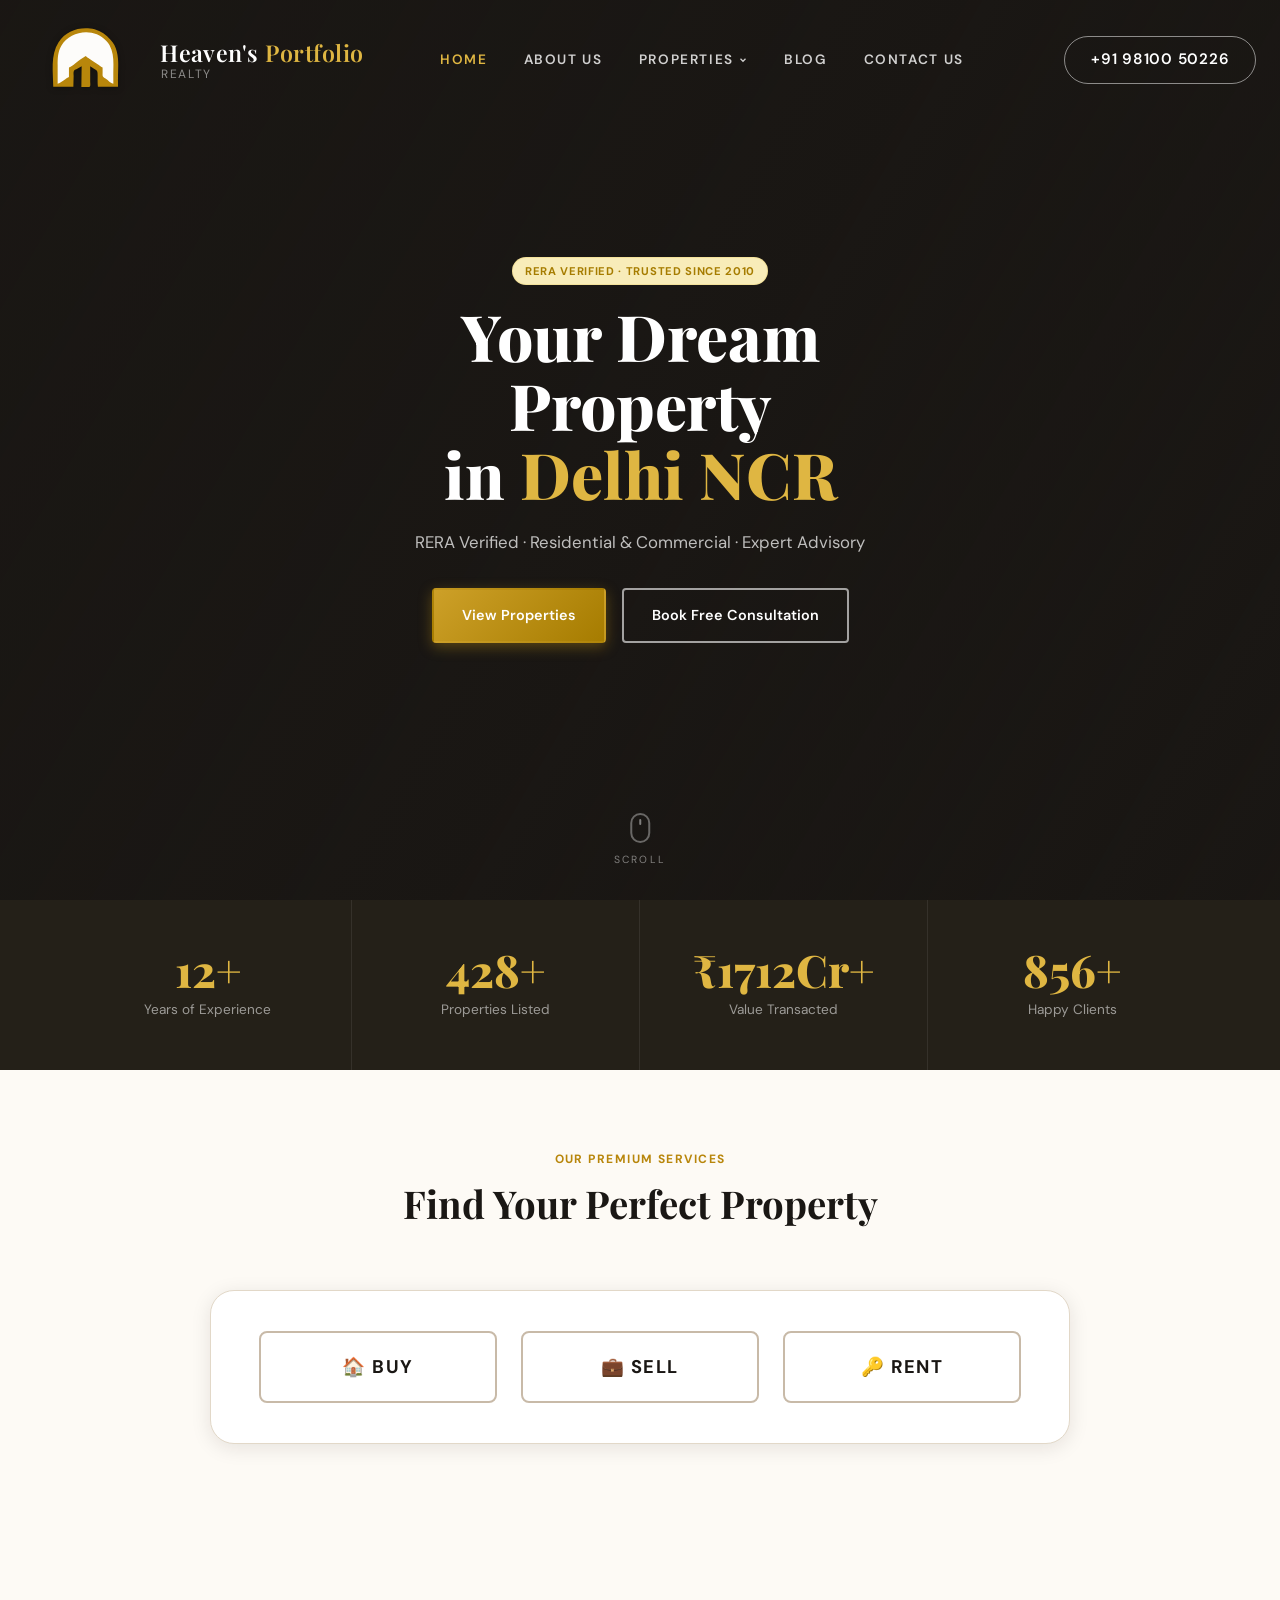
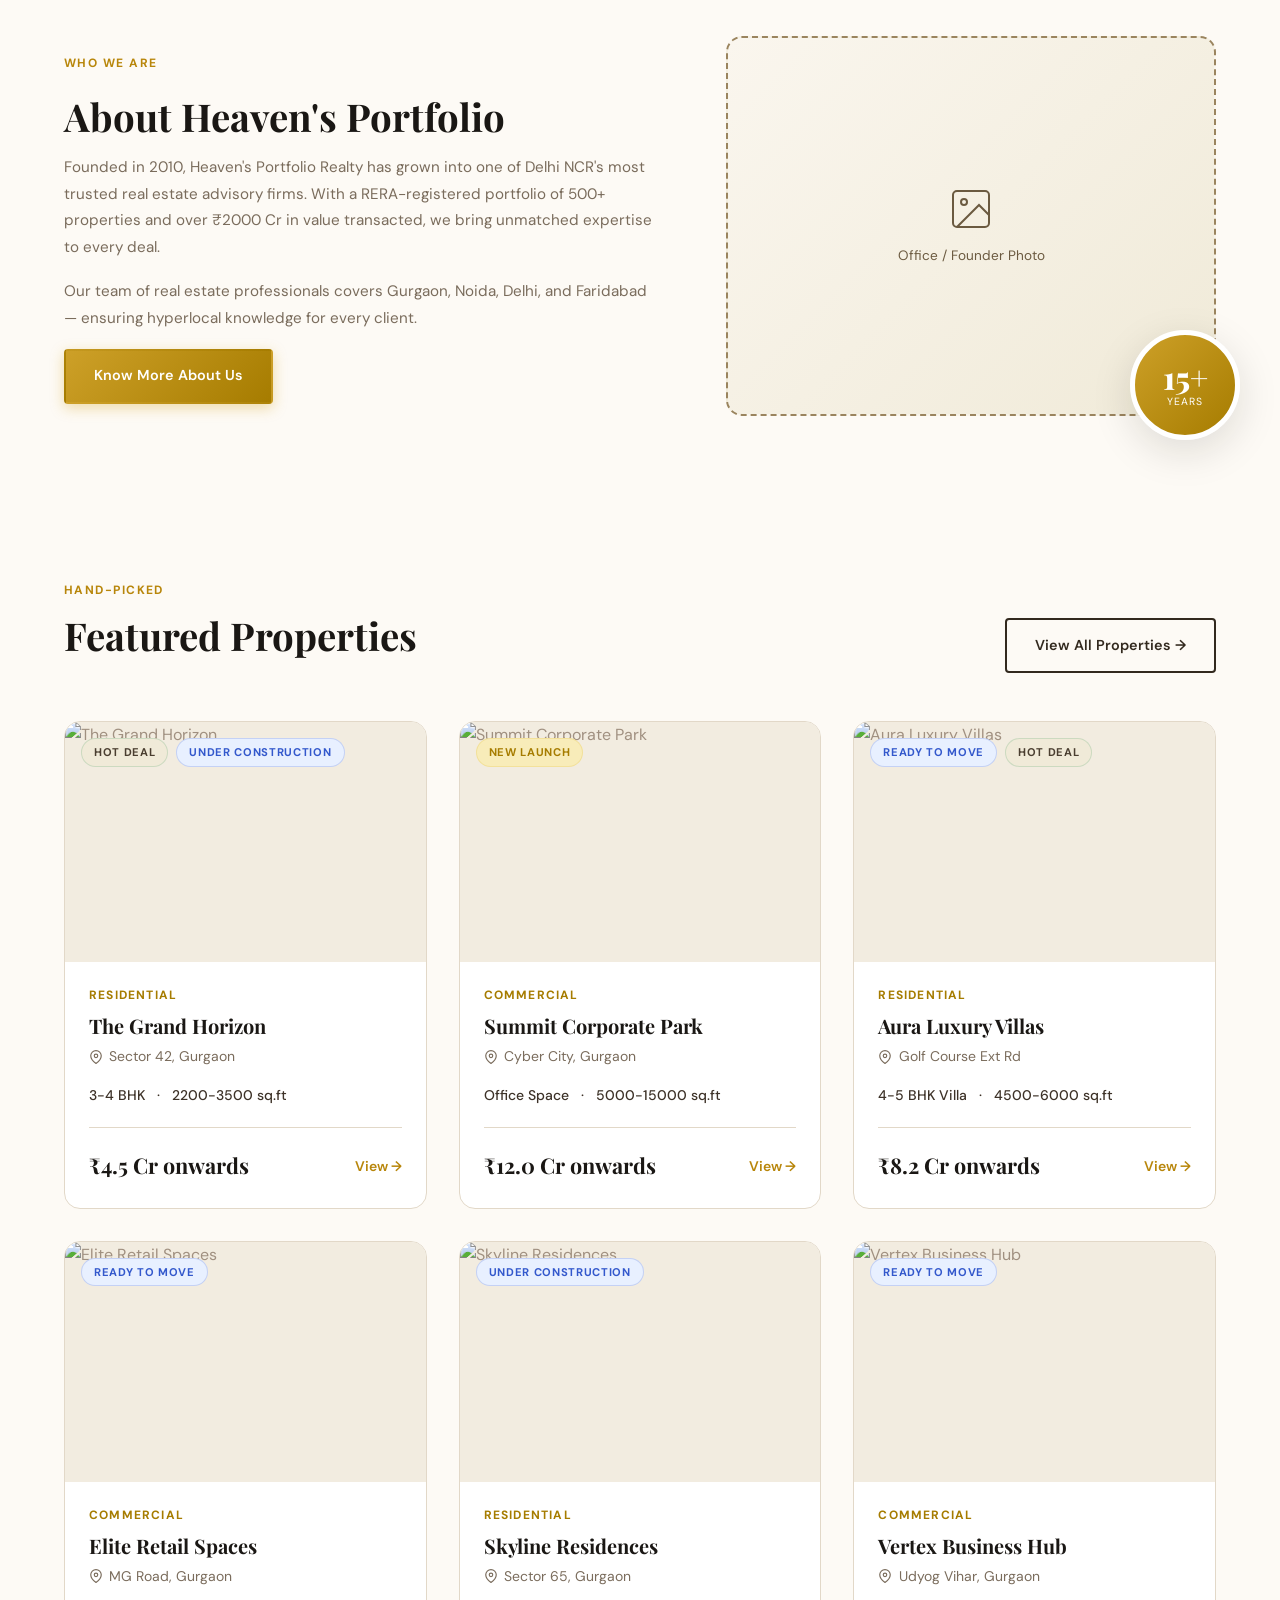
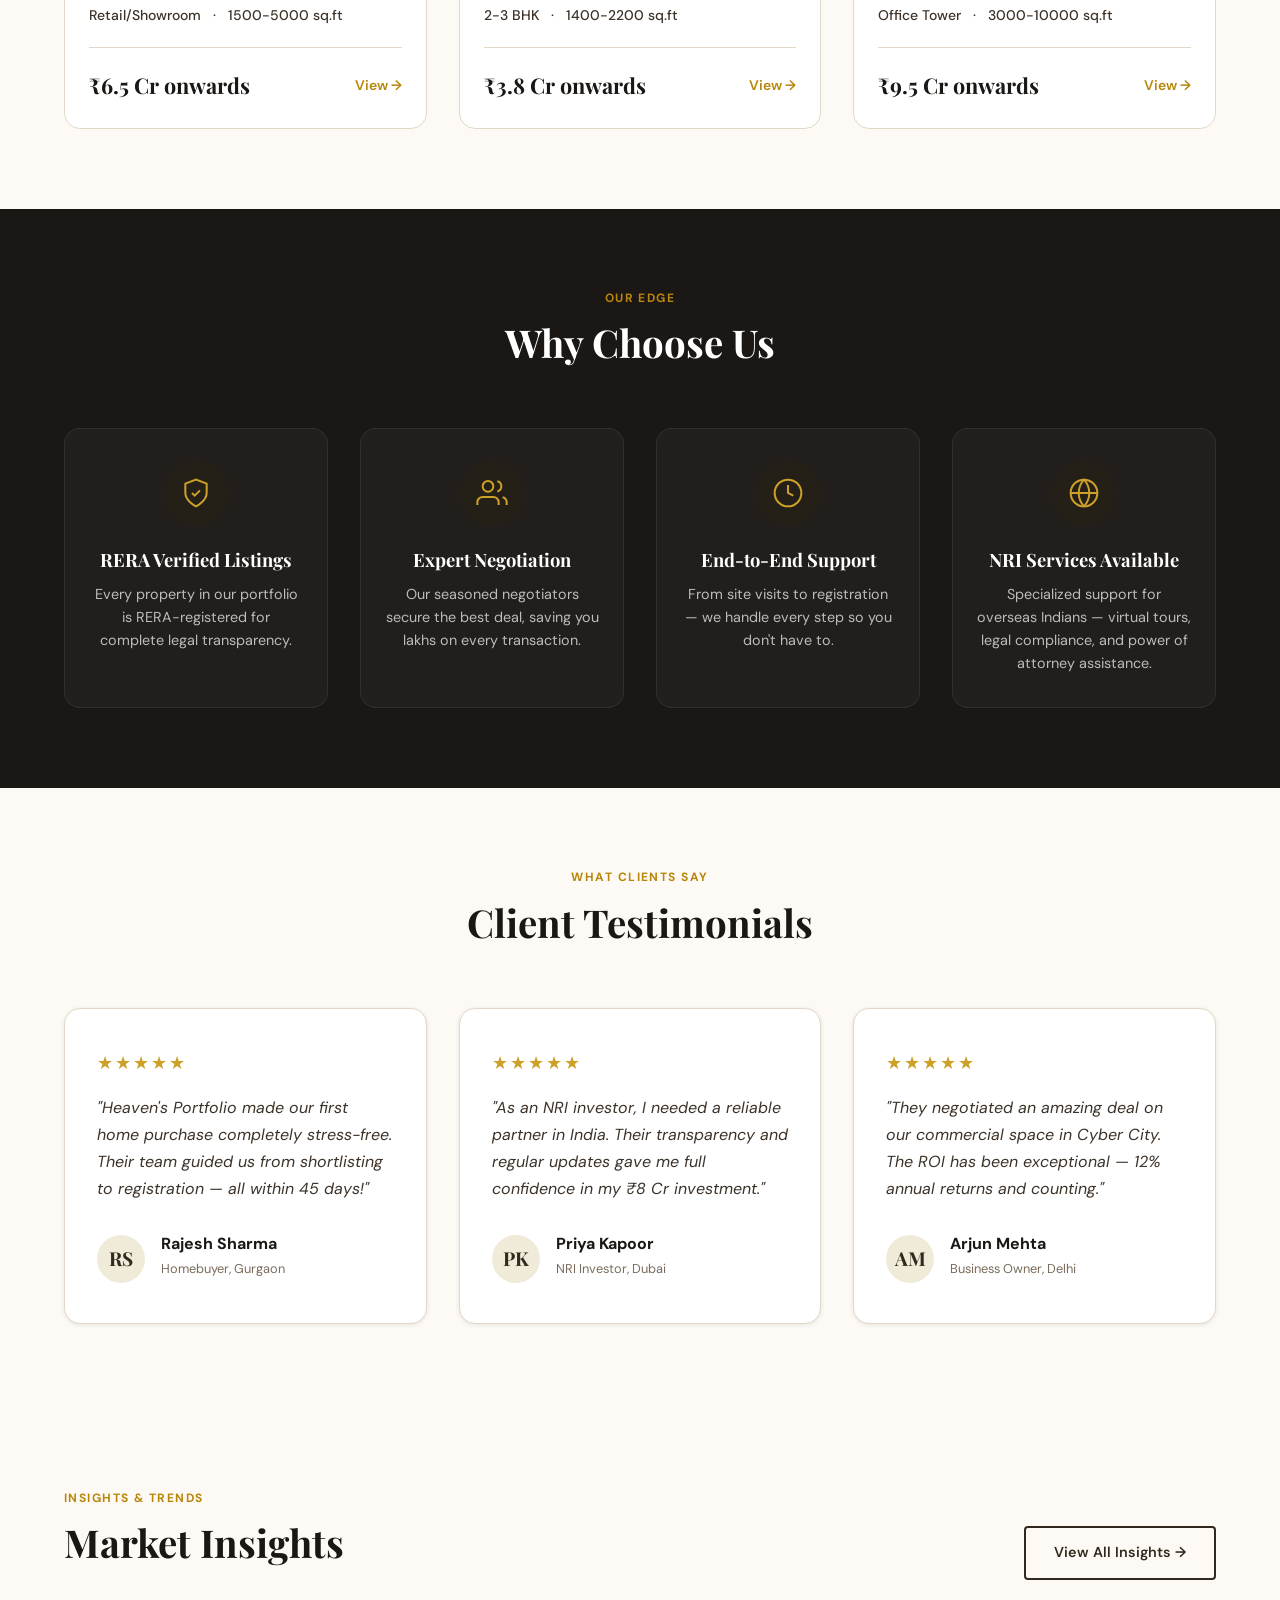
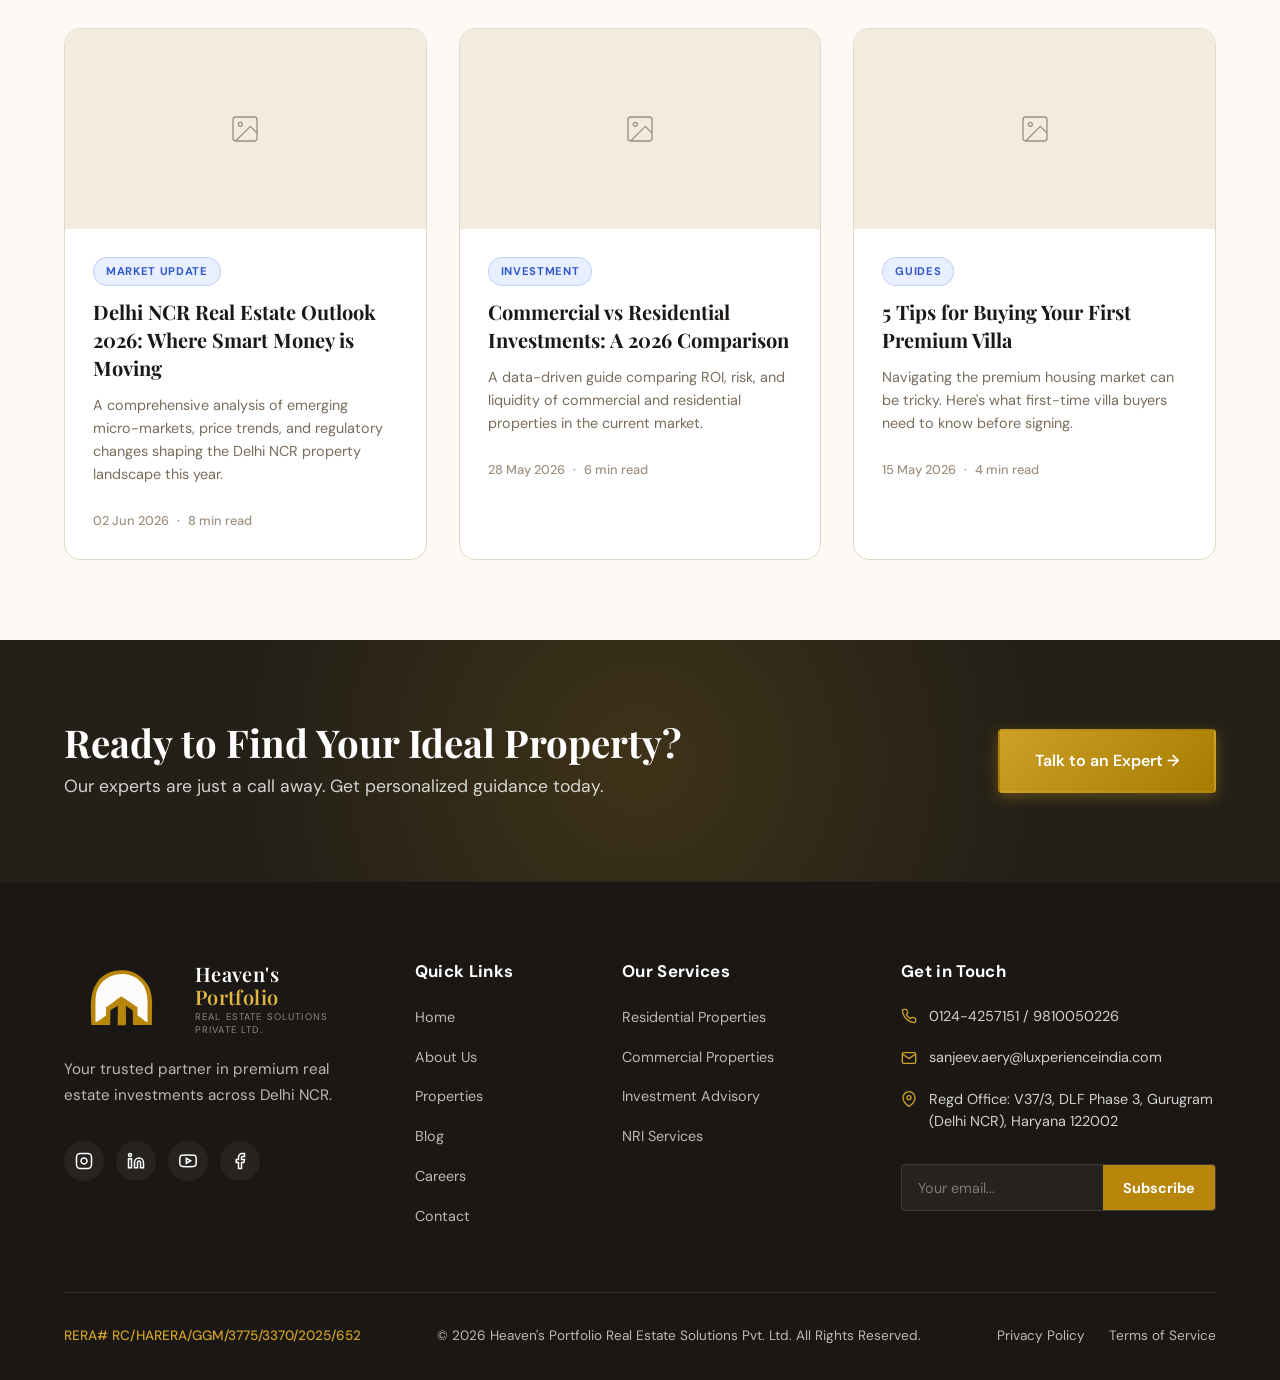
==== commit 6cb85d5e: "Agent 2 redesign" ====
--- a/index.html
+++ b/index.html
@@ -16,8 +16,11 @@
   <header class="header" id="header">
     <div class="container header-inner">
       <a href="index.html" class="logo" id="logo">
-        <div class="logo-mark">H</div>
-        <div class="logo-text">Heaven's <span>Portfolio</span></div>
+        <img src="logo-transparent.svg" alt="Heaven's Portfolio Realty" class="header-logo-img">
+        <div class="logo-wordmark">
+          <span class="logo-name">Heaven's <em>Portfolio</em></span>
+          <span class="logo-sub">Realty</span>
+        </div>
       </a>
 
       <nav class="nav" id="nav">
@@ -35,11 +38,9 @@
       </nav>
 
       <div class="header-actions">
-        <a href="tel:01244257151" class="header-phone" id="header-phone">
-          <svg width="16" height="16" viewBox="0 0 24 24" fill="none" stroke="currentColor" stroke-width="2"><path d="M22 16.92v3a2 2 0 0 1-2.18 2 19.79 19.79 0 0 1-8.63-3.07 19.5 19.5 0 0 1-6-6 19.79 19.79 0 0 1-3.07-8.67A2 2 0 0 1 4.11 2h3a2 2 0 0 1 2 1.72c.127.96.361 1.903.7 2.81a2 2 0 0 1-.45 2.11L8.09 9.91a16 16 0 0 0 6 6l1.27-1.27a2 2 0 0 1 2.11-.45c.907.339 1.85.573 2.81.7A2 2 0 0 1 22 16.92z"></path></svg>
-          0124-4257151
+        <a href="tel:9810050226" class="header-phone-btn" id="header-phone">
+          +91 98100 50226
         </a>
-        <a href="contact.html" class="btn btn-accent btn-sm" id="header-cta">Contact Us</a>
       </div>
 
       <button class="hamburger" id="hamburger" aria-label="Toggle menu">
@@ -283,10 +284,11 @@
     <div class="container">
       <div class="footer-grid">
         <div class="footer-col">
-          <a href="index.html" class="footer-logo">
-            <div class="logo-mark">H</div>
-            <div class="logo-text" style="font-size: 1.1rem; line-height: 1.4; max-width: 280px; white-space: normal;">
-              Heaven's <span>Portfolio</span> Real Estate Solutions Pvt. Ltd.
+          <a href="index.html" class="footer-logo" style="margin-bottom: 1.25rem; align-items: center; gap: 1rem;">
+            <img src="logo-transparent.svg" alt="Heaven's Portfolio Logo" style="height: 60px;">
+            <div class="logo-wordmark">
+              <span class="logo-name" style="font-size: 1.25rem;">Heaven's <em>Portfolio</em></span>
+              <span class="logo-sub" style="font-size: 0.6rem; letter-spacing: 0.12em; line-height: 1.35; margin-top: 2px; margin-left: 0;">REAL ESTATE SOLUTIONS<br>PRIVATE LTD.</span>
             </div>
           </a>
           <p class="footer-tagline">Your trusted partner in premium real estate investments across Delhi NCR.</p>
--- a/css/style.css
+++ b/css/style.css
@@ -3,36 +3,49 @@
    Color Palette: Deep Forest Green + Warm Gold + Ivory
    ================================================================ */
 
-@import url('https://fonts.googleapis.com/css2?family=DM+Sans:wght@400;500;600;700&family=Playfair+Display:ital,wght@0,400;0,500;0,600;0,700;0,800;1,400&display=swap');
-
+/* Fonts are loaded via HTML link tags for better performance */
 /* ── CSS Custom Properties ── */
 :root {
-  --green-900: #0a1f14;
-  --green-800: #0f2d1c;
-  --green-700: #1a4028;
-  --green-600: #1e5c35;
-  --green-500: #2d7a4a;
-  --green-400: #3d9960;
-  --green-100: #e8f5ee;
-  --green-50:  #f4faf6;
-
-  --gold-600:  #b8860b;
-  --gold-500:  #c9920c;
-  --gold-400:  #d4a017;
-  --gold-300:  #e5b830;
-  --gold-100:  #fdf6e3;
-  --gold-50:   #fffdf7;
-
+  /* ── Charcoal (replaces forest green for dark sections) ── */
+  --charcoal-900: #1a1714;
+  --charcoal-800: #242018;
+  --charcoal-700: #32291e;
+  --charcoal-600: #4a3e30;
+
+  /* ── Keep green vars pointing to charcoal for backwards compat ── */
+  --green-900: #1a1714;
+  --green-800: #242018;
+  --green-700: #32291e;
+  --green-600: #4a3e30;
+  --green-500: #6b5a40;
+  --green-400: #9a845e;
+  --green-100: #f0ead8;
+  --green-50:  #faf6ee;
+
+  /* ── Rich Gold (warmer, less yellow) ── */
+  --gold-700:  #8b6508;
+  --gold-600:  #a67c00;
+  --gold-500:  #b8860b;
+  --gold-400:  #cda028;
+  --gold-300:  #dfb642;
+  --gold-200:  #eed177;
+  --gold-100:  #f8ecb9;
+  --gold-50:   #fdf9e6;
+
+  /* ── Ivory / Page background ── */
   --ivory:     #fdfaf5;
+  --ivory-dark: #f5efe0;
   --white:     #ffffff;
-  --gray-50:   #f9fafb;
-  --gray-100:  #f3f4f6;
-  --gray-200:  #e5e7eb;
-  --gray-300:  #d1d5db;
-  --gray-400:  #9ca3af;
-  --gray-500:  #6b7280;
-  --gray-700:  #374151;
-  --gray-900:  #111827;
+
+  /* ── Warm greys ── */
+  --gray-50:   #faf8f4;
+  --gray-100:  #f2ece0;
+  --gray-200:  #e2d8c8;
+  --gray-300:  #c8baa8;
+  --gray-400:  #a09080;
+  --gray-500:  #7a6c5c;
+  --gray-700:  #3d3228;
+  --gray-900:  #1a1410;
 
   --font-body:    'DM Sans', sans-serif;
   --font-display: 'Playfair Display', serif;
@@ -43,10 +56,10 @@
   --radius-xl:  24px;
   --radius-full: 9999px;
 
-  --shadow-sm:  0 1px 3px rgba(0,0,0,.08);
-  --shadow-md:  0 4px 16px rgba(0,0,0,.08);
-  --shadow-lg:  0 12px 40px rgba(0,0,0,.10);
-  --shadow-xl:  0 24px 64px rgba(0,0,0,.12);
+  --shadow-sm:  0 1px 4px rgba(26,20,16,.10);
+  --shadow-md:  0 4px 20px rgba(26,20,16,.10);
+  --shadow-lg:  0 12px 40px rgba(26,20,16,.13);
+  --shadow-xl:  0 24px 64px rgba(26,20,16,.15);
 
   --ease:       cubic-bezier(0.16,1,0.3,1);
   --duration:   0.35s;
@@ -61,7 +74,7 @@
 body {
   font-family: var(--font-body);
   color: var(--gray-700);
-  background: var(--white);
+  background: var(--ivory);
   line-height: 1.65;
   overflow-x: hidden;
   -webkit-font-smoothing: antialiased;
@@ -72,7 +85,7 @@
 button { font-family: var(--font-body); cursor: pointer; border:none; background:none; }
 input, select, textarea { font-family: var(--font-body); outline:none; }
 
-h1,h2,h3,h4,h5,h6 { font-family: var(--font-display); line-height:1.15; color: var(--green-900); }
+h1,h2,h3,h4,h5,h6 { font-family: var(--font-display); line-height:1.15; color: var(--charcoal-900); }
 
 /* ── Container ── */
 .container {
@@ -98,7 +111,8 @@
   white-space: nowrap;
   cursor: pointer;
 }
-.btn-sm  { padding: .6rem 1.2rem; font-size: .8rem; }
+.btn-sm { padding: .65rem 1.5rem; font-size: .95rem; transition: all var(--duration) var(--ease); }
+.header.scrolled .btn-sm { padding: .5rem 1.2rem; font-size: .85rem; }
 .btn-lg  { padding: 1.05rem 2.2rem; font-size: 1rem; }
 
 .btn-accent {
@@ -218,70 +232,117 @@
   position: fixed;
   top: 0; left: 0; width: 100%;
   z-index: 1000;
-  padding: 1.25rem 0;
+  padding: 1.75rem 0;
   transition: all var(--duration) var(--ease);
 }
 
-/* Transparent on home hero, always solid on inner pages */
+/* Solid background only when scrolled, or permanently on inner pages */
 .header--dark,
 .header.scrolled {
   background: var(--green-900);
-  padding: .9rem 0;
+  padding: .8rem 0;
   box-shadow: 0 4px 24px rgba(0,0,0,.18);
 }
 
 .header-inner {
   display: flex;
   align-items: center;
-  gap: 2rem;
+  justify-content: space-between;
+  max-width: 1400px; /* Wider than the rest of the site */
+  margin: 0 auto;
+  width: 100%;
 }
 
 /* Logo */
 .logo, .footer-logo {
   display: flex;
   align-items: center;
-  gap: .65rem;
+  gap: .85rem;
   text-decoration: none;
   flex-shrink: 0;
 }
-.logo-mark {
-  width: 38px; height: 38px;
-  background: linear-gradient(135deg, var(--gold-400), var(--gold-600));
-  border-radius: var(--radius-sm);
-  display: flex; align-items: center; justify-content: center;
+/* Hide old H letterbox — logo image takes over */
+.logo-mark { display: none; }
+
+/* Header logo image */
+.header-logo-img {
+  height: 64px;
+  width: auto;
+  display: block;
+  flex-shrink: 0;
+  /* Keep the gold colour on dark bg; inner white detail shows naturally */
+  filter: drop-shadow(0 1px 3px rgba(0,0,0,.3));
+  transition: height var(--duration) var(--ease);
+}
+.header--dark .header-logo-img,
+.header.scrolled .header-logo-img { height: 50px; }
+
+/* Wordmark beside the logo icon */
+.logo-wordmark {
+  display: flex;
+  flex-direction: column;
+  justify-content: center;
+  gap: 1px;
+}
+.logo-name {
   font-family: var(--font-display);
-  font-weight: 800;
-  font-size: 1.25rem;
+  font-size: 1.45rem;
+  font-weight: 600;
   color: var(--white);
-  flex-shrink: 0;
-}
+  line-height: 1.15;
+  letter-spacing: .02em;
+  transition: font-size var(--duration) var(--ease);
+}
+.header--dark .logo-name,
+.header.scrolled .logo-name { font-size: 1.25rem; }
+.logo-name em {
+  font-style: normal;
+  color: var(--gold-300);
+}
+.logo-sub {
+  font-family: var(--font-body);
+  font-size: .75rem;
+  letter-spacing: .14em;
+  text-transform: uppercase;
+  color: rgba(255,255,255,.5);
+  line-height: 1;
+  margin-left: 1px;
+  transition: font-size var(--duration) var(--ease);
+}
+.header--dark .logo-sub,
+.header.scrolled .logo-sub { font-size: .62rem; }
+
+/* Legacy .logo-text (footer uses inline styles — let wordmark handle it) */
 .logo-text {
   font-family: var(--font-display);
   font-size: 1.15rem;
-  font-weight: 700;
+  font-weight: 600;
   color: var(--white);
-  line-height: 1.2;
+  line-height: 1.3;
 }
 .logo-text span { color: var(--gold-300); }
 
-/* Nav */
 .nav {
   display: flex;
   align-items: center;
   gap: .25rem;
-  margin-left: auto;
+  transform: translateX(-12px); /* Optical alignment adjustment */
 }
 .nav-link {
   display: flex;
   align-items: center;
   gap: .25rem;
-  padding: .5rem .85rem;
+  padding: .6rem 1rem;
   color: rgba(255,255,255,.8);
-  font-size: .875rem;
-  font-weight: 500;
+  font-size: .85rem;
+  font-weight: 600;
+  text-transform: uppercase;
+  letter-spacing: .12em;
   border-radius: var(--radius-sm);
-  transition: color var(--duration), background var(--duration);
-}
+  transition: all var(--duration) var(--ease);
+}
+.header--dark .nav-link,
+.header.scrolled .nav-link { font-size: .75rem; padding: .5rem .85rem; }
 .nav-link:hover, .nav-link.active { color: var(--gold-300); }
 
 /* Dropdown */
@@ -290,8 +351,8 @@
   position: absolute;
   top: calc(100% + .5rem);
   left: 0;
-  min-width: 220px;
-  background: var(--green-800);
+  min-width: 280px;
+  background: var(--charcoal-800);
   border-radius: var(--radius-md);
   padding: .4rem;
   opacity: 0;
@@ -300,6 +361,15 @@
   transition: all .25s var(--ease);
   box-shadow: var(--shadow-lg);
   border: 1px solid rgba(255,255,255,.07);
+}
+/* Invisible bridge to keep hover state active between nav link and dropdown */
+.dropdown-menu::before {
+  content: '';
+  position: absolute;
+  top: -1.5rem;
+  left: 0;
+  right: 0;
+  height: 1.5rem;
 }
 .nav-dropdown.open .dropdown-menu {
   opacity: 1;
@@ -323,20 +393,27 @@
 .header-actions {
   display: flex;
   align-items: center;
-  gap: 1rem;
-  margin-left: 1rem;
-  flex-shrink: 0;
-}
-.header-phone {
-  display: flex;
-  align-items: center;
-  gap: .4rem;
-  color: rgba(255,255,255,.75);
-  font-size: .8rem;
-  font-weight: 500;
-  transition: color var(--duration);
-}
-.header-phone:hover { color: var(--gold-300); }
+}
+.header-phone-btn {
+  display: inline-flex;
+  align-items: center;
+  justify-content: center;
+  border: 1px solid rgba(255,255,255,.5);
+  border-radius: 9999px;
+  padding: .65rem 1.6rem;
+  color: var(--white);
+  font-size: .95rem;
+  font-weight: 600;
+  letter-spacing: .05em;
+  text-decoration: none;
+  transition: all var(--duration) var(--ease);
+}
+.header-phone-btn:hover {
+  border-color: var(--gold-500);
+  color: var(--gold-500);
+}
+.header--dark .header-phone-btn,
+.header.scrolled .header-phone-btn { padding: .5rem 1.25rem; font-size: .85rem; }
 
 /* Hamburger */
 .hamburger {
@@ -414,12 +491,14 @@
 }
 .hero-overlay {
   position: absolute; inset: 0;
-  background: linear-gradient(120deg, rgba(10,31,20,.93) 0%, rgba(10,31,20,.70) 50%, rgba(10,31,20,.3) 100%);
+  background: linear-gradient(120deg, rgba(26,23,20,.92) 0%, rgba(26,23,20,.65) 55%, rgba(26,23,20,.25) 100%);
 }
 .hero-content {
   position: relative;
   z-index: 2;
   max-width: 660px;
+  margin: 0 auto;
+  text-align: center;
   animation: fadeUp .9s var(--ease) forwards;
 }
 .hero-title {
@@ -436,7 +515,7 @@
   margin-bottom: 2rem;
   font-weight: 400;
 }
-.hero-cta { display: flex; gap: 1rem; flex-wrap: wrap; }
+.hero-cta { display: flex; gap: 1rem; flex-wrap: wrap; justify-content: center; }
 
 /* Scroll cue */
 .scroll-cue {
@@ -706,7 +785,7 @@
    ================================================================ */
 .page-hero { height: 400px; display: flex; align-items: center; position: relative; background: var(--green-900); overflow: hidden; }
 .page-hero-bg { position: absolute; inset: 0; background: url('https://images.unsplash.com/photo-1600585154340-be6161a56a0c?w=1920&q=80') center/cover; opacity: 0.4; filter: grayscale(50%); }
-.page-hero-overlay { position: absolute; inset: 0; background: linear-gradient(to right, rgba(10,31,20,.95) 0%, rgba(10,31,20,.7) 100%); }
+.page-hero-overlay { position: absolute; inset: 0; background: linear-gradient(to right, rgba(26,23,20,.95) 0%, rgba(26,23,20,.7) 100%); }
 .page-hero-content { position: relative; z-index: 2; text-align: center; animation: fadeUp .8s var(--ease) forwards; }
 .page-hero-content h1 { color: var(--white); font-size: clamp(2.5rem, 4vw, 3.5rem); margin-bottom: .75rem; }
 .page-hero-content p { color: rgba(255,255,255,.8); font-size: 1.1rem; margin-bottom: 1.5rem; }
@@ -869,7 +948,7 @@
 .action-col-label { font-size: .75rem; font-weight: 700; letter-spacing: .1em; text-transform: uppercase; color: var(--gray-400); text-align: center; margin-bottom: .25rem; }
 .action-btn { width: 100%; padding: 1rem 1.5rem; border: 2px solid var(--gray-300); border-radius: var(--radius-md); font-size: 1rem; font-weight: 700; font-family: var(--font-body); color: var(--green-900); background: var(--white); cursor: pointer; transition: all var(--duration) var(--ease); letter-spacing: .05em; }
 .action-btn:hover { border-color: var(--gold-400); color: var(--gold-600); background: var(--gold-50); transform: translateY(-2px); box-shadow: var(--shadow-md); }
-.action-btn.active { background: var(--green-900); border-color: var(--green-900); color: var(--white); box-shadow: 0 4px 14px rgba(10,31,20,.25); }
+.action-btn.active { background: var(--green-900); border-color: var(--green-900); color: var(--white); box-shadow: 0 4px 14px rgba(26,23,20,.25); }
 .action-btn--large { padding: 1.4rem 1.5rem; font-size: 1.15rem; letter-spacing: .08em; }
 .action-divider { width: 1px; background: var(--gray-200); align-self: stretch; margin: 1.5rem 0; }
 
@@ -937,7 +1016,7 @@
   background: linear-gradient(135deg, var(--green-700), var(--green-900));
   color: var(--white);
   border: none;
-  box-shadow: 0 6px 20px rgba(10,31,20,.35);
+  box-shadow: 0 6px 20px rgba(26,23,20,.35);
   cursor: pointer;
   display: flex;
   align-items: center;
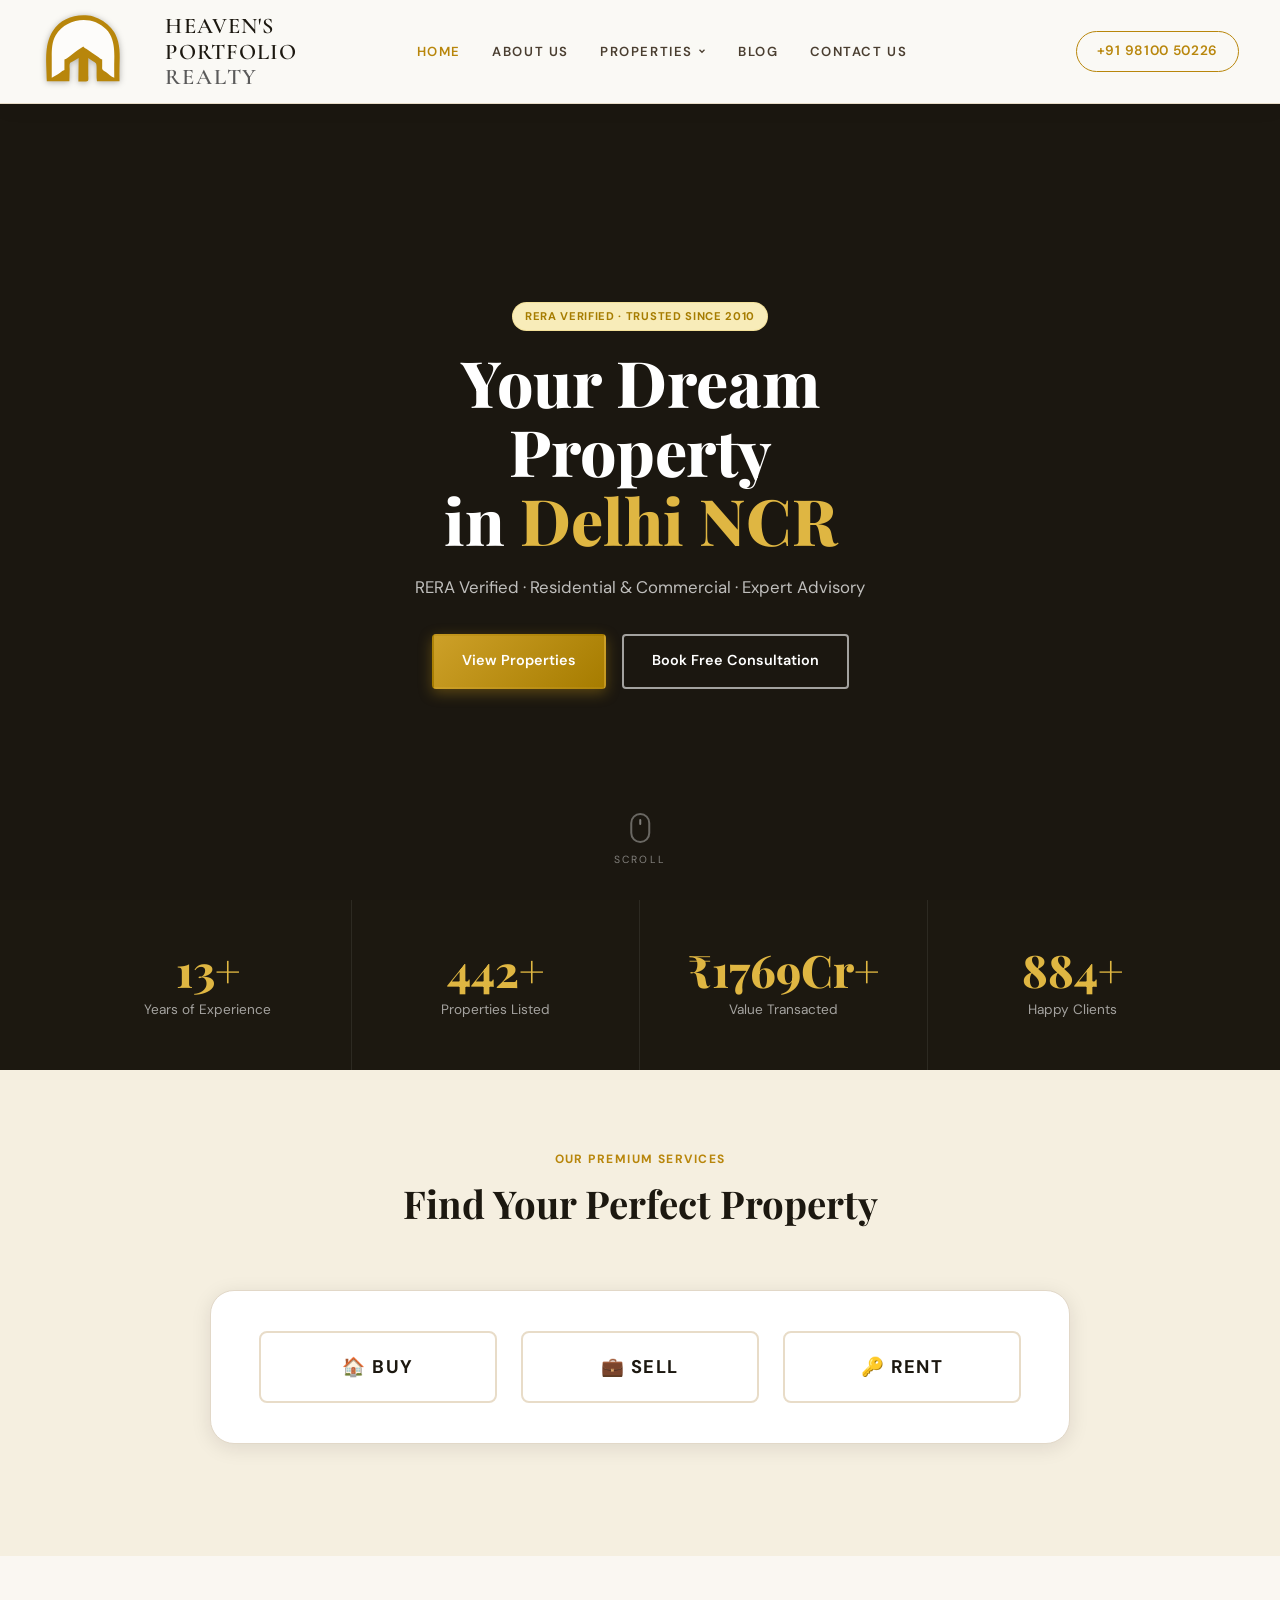
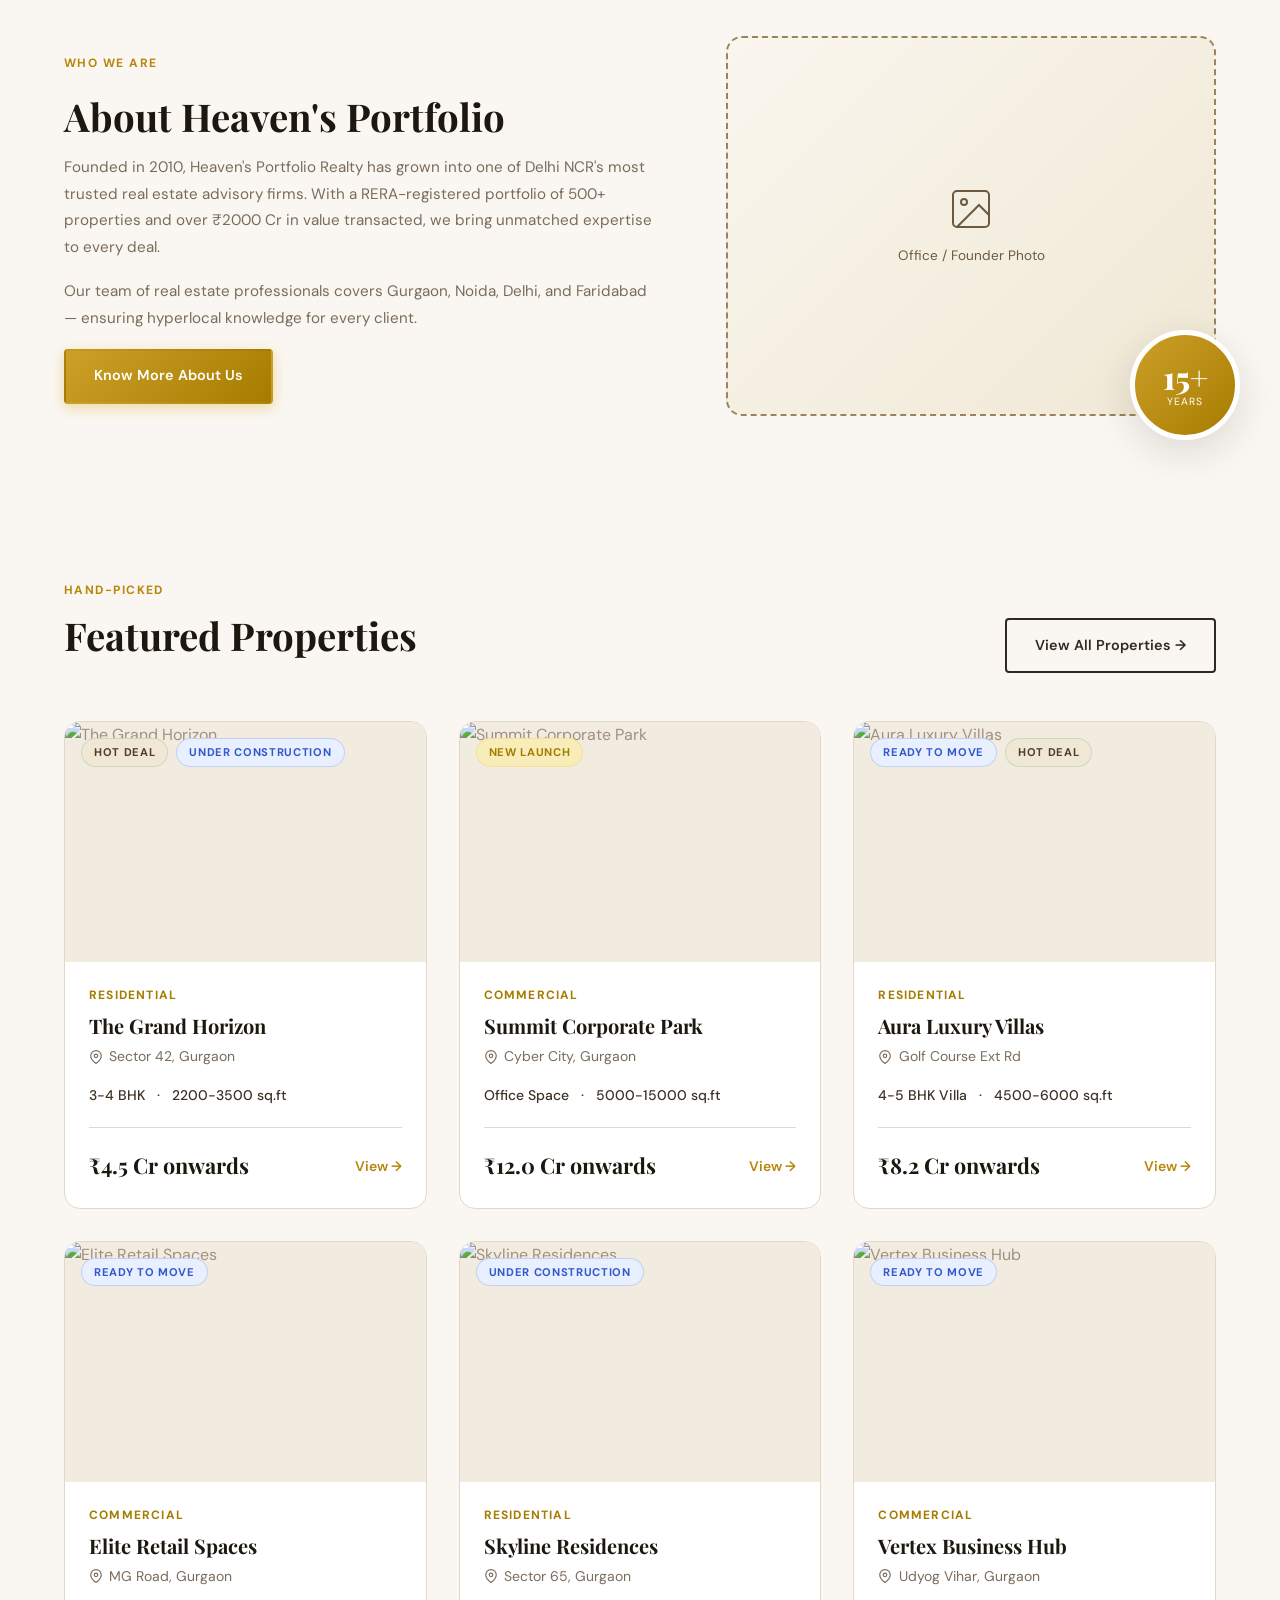
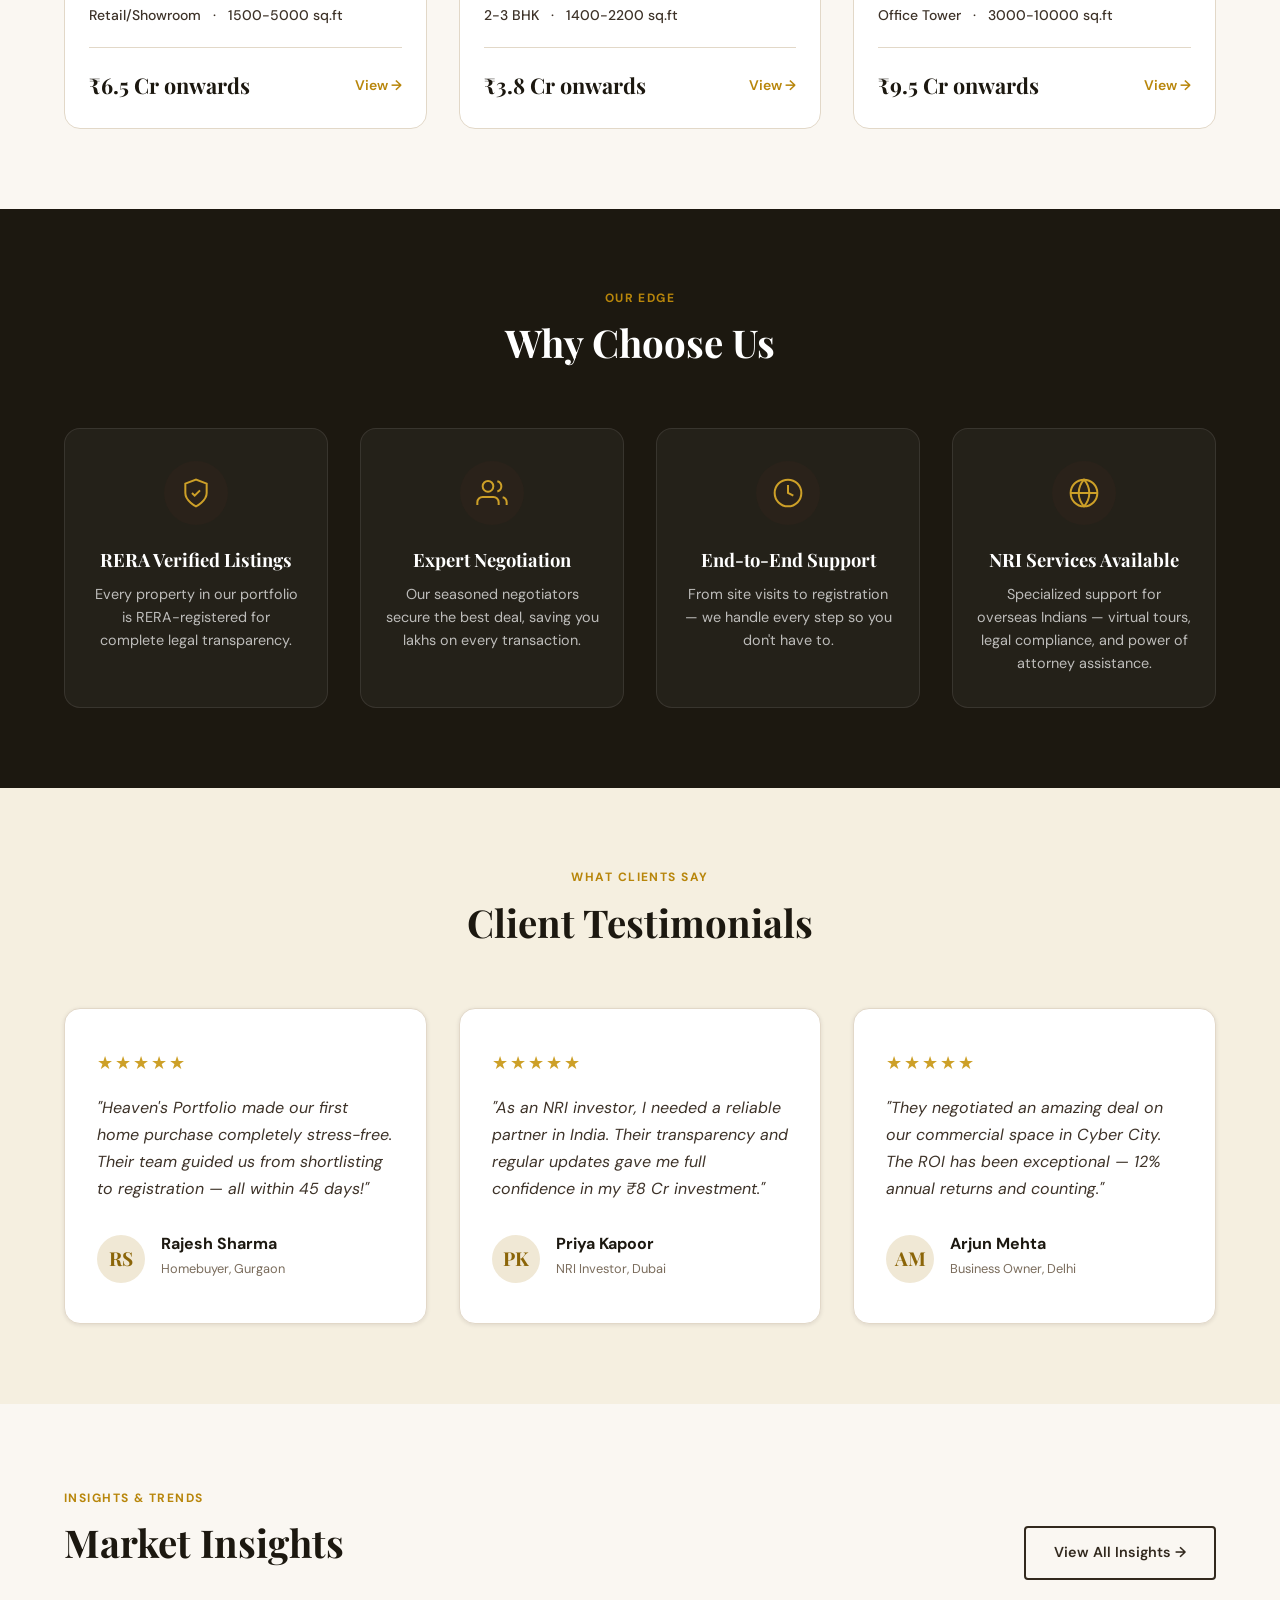
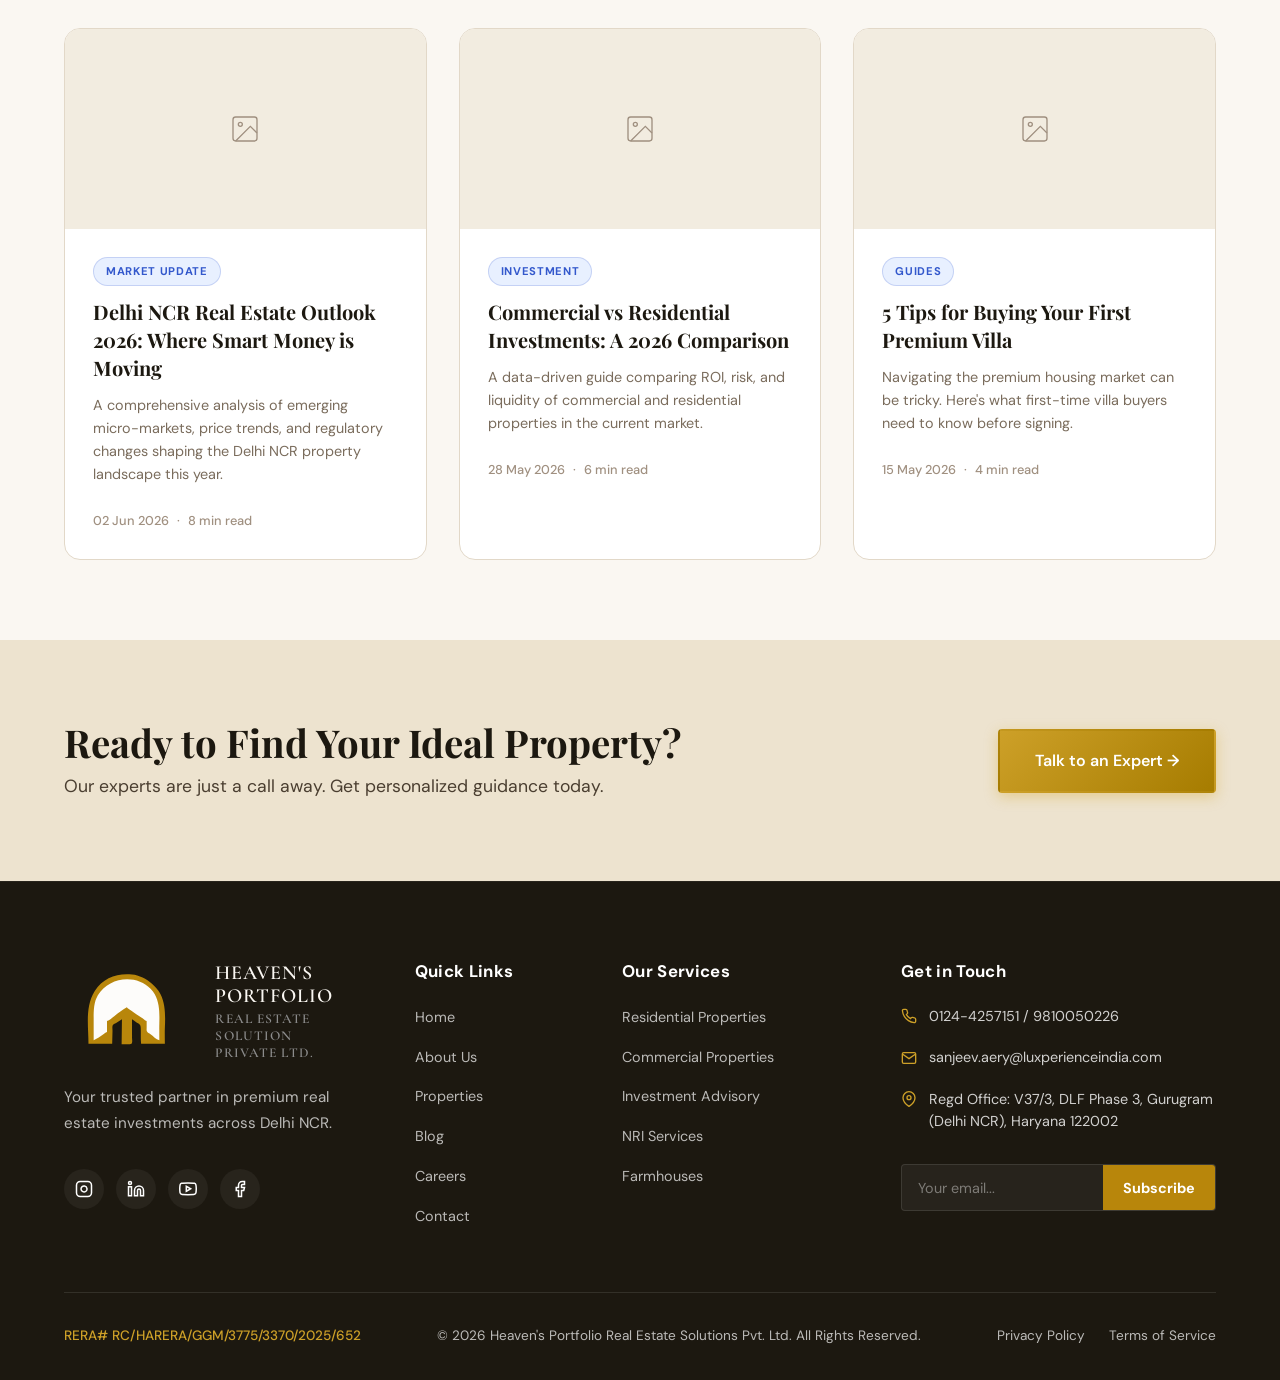
==== commit 8f4d5ca2: "made improvements 10-06" ====
--- a/index.html
+++ b/index.html
@@ -7,13 +7,13 @@
   <meta name="description" content="Heaven's Portfolio Real Estate Solutions — RERA verified residential & commercial properties across Delhi NCR. 15+ years of trusted advisory.">
   <link rel="preconnect" href="https://fonts.googleapis.com">
   <link rel="preconnect" href="https://fonts.gstatic.com" crossorigin>
-  <link href="https://fonts.googleapis.com/css2?family=DM+Sans:wght@400;500;600;700&family=Playfair+Display:wght@400;500;600;700;800&display=swap" rel="stylesheet">
+  <link href="https://fonts.googleapis.com/css2?family=Cormorant+Garamond:wght@300;400;500;600;700&family=DM+Sans:wght@400;500;600;700&family=Playfair+Display:wght@400;500;600;700;800&display=swap" rel="stylesheet">
   <link rel="stylesheet" href="css/style.css">
 </head>
 <body>
 
   <!-- ========== NAVIGATION ========== -->
-  <header class="header" id="header">
+  <header class="header header--dark" id="header">
     <div class="container header-inner">
       <a href="index.html" class="logo" id="logo">
         <img src="logo-transparent.svg" alt="Heaven's Portfolio Realty" class="header-logo-img">
@@ -284,11 +284,11 @@
     <div class="container">
       <div class="footer-grid">
         <div class="footer-col">
-          <a href="index.html" class="footer-logo" style="margin-bottom: 1.25rem; align-items: center; gap: 1rem;">
-            <img src="logo-transparent.svg" alt="Heaven's Portfolio Logo" style="height: 60px;">
+          <a href="index.html" class="footer-logo">
+            <img src="logo-transparent.svg" alt="Heaven's Portfolio Logo" class="footer-logo-img">
             <div class="logo-wordmark">
-              <span class="logo-name" style="font-size: 1.25rem;">Heaven's <em>Portfolio</em></span>
-              <span class="logo-sub" style="font-size: 0.6rem; letter-spacing: 0.12em; line-height: 1.35; margin-top: 2px; margin-left: 0;">REAL ESTATE SOLUTIONS<br>PRIVATE LTD.</span>
+              <span class="logo-name">Heaven's <em>Portfolio</em></span>
+              <span class="logo-sub">REAL ESTATE SOLUTION<br>PRIVATE LTD.</span>
             </div>
           </a>
           <p class="footer-tagline">Your trusted partner in premium real estate investments across Delhi NCR.</p>
@@ -325,6 +325,7 @@
             <a href="properties.html?cat=commercial">Commercial Properties</a>
             <a href="contact.html">Investment Advisory</a>
             <a href="contact.html">NRI Services</a>
+            <a href="properties.html?cat=farmhouses">Farmhouses</a>
           </div>
         </div>
         <div class="footer-col">
--- a/css/style.css
+++ b/css/style.css
@@ -7,20 +7,20 @@
 /* ── CSS Custom Properties ── */
 :root {
   /* ── Charcoal (replaces forest green for dark sections) ── */
-  --charcoal-900: #1a1714;
-  --charcoal-800: #242018;
-  --charcoal-700: #32291e;
-  --charcoal-600: #4a3e30;
+  --charcoal-900: #1C1810;
+  --charcoal-800: #2A221A;
+  --charcoal-700: #32291E;
+  --charcoal-600: #4A3E30;
 
   /* ── Keep green vars pointing to charcoal for backwards compat ── */
-  --green-900: #1a1714;
-  --green-800: #242018;
-  --green-700: #32291e;
-  --green-600: #4a3e30;
-  --green-500: #6b5a40;
-  --green-400: #9a845e;
-  --green-100: #f0ead8;
-  --green-50:  #faf6ee;
+  --green-900: #1C1810;
+  --green-800: #2A221A;
+  --green-700: #32291E;
+  --green-600: #4A3E30;
+  --green-500: #6B5A40;
+  --green-400: #9A845E;
+  --green-100: #F0E8D5;
+  --green-50:  #FAF6EE;
 
   /* ── Rich Gold (warmer, less yellow) ── */
   --gold-700:  #8b6508;
@@ -33,8 +33,8 @@
   --gold-50:   #fdf9e6;
 
   /* ── Ivory / Page background ── */
-  --ivory:     #fdfaf5;
-  --ivory-dark: #f5efe0;
+  --ivory:     #FAF7F2;
+  --ivory-dark: #F5EFE0;
   --white:     #ffffff;
 
   /* ── Warm greys ── */
@@ -233,15 +233,17 @@
   top: 0; left: 0; width: 100%;
   z-index: 1000;
   padding: 1.75rem 0;
+  background: #FAF9F5;
   transition: all var(--duration) var(--ease);
 }
 
 /* Solid background only when scrolled, or permanently on inner pages */
 .header--dark,
 .header.scrolled {
-  background: var(--green-900);
+  background: #FAF9F5;
   padding: .8rem 0;
-  box-shadow: 0 4px 24px rgba(0,0,0,.18);
+  border-bottom: 1px solid #E8DCC8;
+  box-shadow: 0 2px 20px rgba(0,0,0,0.07);
 }
 
 .header-inner {
@@ -261,56 +263,73 @@
   text-decoration: none;
   flex-shrink: 0;
 }
+.logo {
+  flex: 1;
+  margin-left: -10px; /* Offset to visually align the image's bounding box */
+}
+.footer-logo {
+  margin-bottom: 1.25rem;
+  gap: 1rem;
+  margin-left: -10px; /* Offset to visually align the image's bounding box with text below */
+}
+.footer-logo-img {
+  height: 76px;
+}
 /* Hide old H letterbox — logo image takes over */
 .logo-mark { display: none; }
 
 /* Header logo image */
 .header-logo-img {
-  height: 64px;
+  height: 80px;
   width: auto;
   display: block;
   flex-shrink: 0;
-  /* Keep the gold colour on dark bg; inner white detail shows naturally */
   filter: drop-shadow(0 1px 3px rgba(0,0,0,.3));
   transition: height var(--duration) var(--ease);
 }
 .header--dark .header-logo-img,
-.header.scrolled .header-logo-img { height: 50px; }
+.header.scrolled .header-logo-img { height: 72px; }
 
 /* Wordmark beside the logo icon */
 .logo-wordmark {
   display: flex;
   flex-direction: column;
   justify-content: center;
-  gap: 1px;
+  gap: 0;
 }
 .logo-name {
-  font-family: var(--font-display);
-  font-size: 1.45rem;
+  font-family: 'Cormorant Garamond', serif;
+  font-size: 1.5rem;
   font-weight: 600;
-  color: var(--white);
+  text-transform: uppercase;
+  letter-spacing: 0.05em;
+  color: #1C1810;
   line-height: 1.15;
-  letter-spacing: .02em;
   transition: font-size var(--duration) var(--ease);
 }
 .header--dark .logo-name,
-.header.scrolled .logo-name { font-size: 1.25rem; }
+.header.scrolled .logo-name { font-size: 1.4rem; color: #1C1810; }
+.header--dark .logo-name em,
+.header.scrolled .logo-name em { color: #1C1810; }
 .logo-name em {
   font-style: normal;
-  color: var(--gold-300);
+  text-transform: uppercase;
+  color: #1C1810;
+  letter-spacing: 0.05em;
 }
 .logo-sub {
-  font-family: var(--font-body);
-  font-size: .75rem;
-  letter-spacing: .14em;
+  font-family: 'Cormorant Garamond', serif;
+  font-size: 1.5rem;
+  font-weight: 600;
+  letter-spacing: .08em;
   text-transform: uppercase;
-  color: rgba(255,255,255,.5);
-  line-height: 1;
-  margin-left: 1px;
+  color: #5A5A5A;
+  line-height: 1.15;
+  margin-left: 0;
   transition: font-size var(--duration) var(--ease);
 }
 .header--dark .logo-sub,
-.header.scrolled .logo-sub { font-size: .62rem; }
+.header.scrolled .logo-sub { font-size: 1.4rem; color: #5A5A5A; }
 
 /* Legacy .logo-text (footer uses inline styles — let wordmark handle it) */
 .logo-text {
@@ -320,20 +339,35 @@
   color: var(--white);
   line-height: 1.3;
 }
-.logo-text span { color: var(--gold-300); }
+.logo-text span { color: #B8860B; }
+
+/* Footer Wordmark Specifics */
+.footer-logo .logo-name {
+  font-size: 1.25rem;
+  color: #FAF7F2;
+}
+.footer-logo .logo-name em {
+  color: #FAF7F2;
+}
+.footer-logo .logo-sub {
+  font-size: .85rem;
+  color: #8C8C8C;
+  line-height: 1.25;
+  margin-top: 2px;
+}
 
 .nav {
   display: flex;
   align-items: center;
   gap: .25rem;
-  transform: translateX(-12px); /* Optical alignment adjustment */
+  transform: translateX(27px);
 }
 .nav-link {
   display: flex;
   align-items: center;
   gap: .25rem;
   padding: .6rem 1rem;
-  color: rgba(255,255,255,.8);
+  color: #4A3E30;
   font-size: .85rem;
   font-weight: 600;
   text-transform: uppercase;
@@ -342,8 +376,10 @@
   transition: all var(--duration) var(--ease);
 }
 .header--dark .nav-link,
-.header.scrolled .nav-link { font-size: .75rem; padding: .5rem .85rem; }
-.nav-link:hover, .nav-link.active { color: var(--gold-300); }
+.header.scrolled .nav-link { font-size: .82rem; padding: .5rem .85rem; color: #4A3E30; }
+.header--dark .nav-link:hover, .header--dark .nav-link.active,
+.header.scrolled .nav-link:hover, .header.scrolled .nav-link.active { color: #B8860B; }
+.nav-link:hover, .nav-link.active { color: #B8860B; }
 
 /* Dropdown */
 .nav-dropdown { position: relative; }
@@ -393,15 +429,18 @@
 .header-actions {
   display: flex;
   align-items: center;
+  flex: 1;
+  justify-content: flex-end;
+  transform: translateX(-17px);
 }
 .header-phone-btn {
   display: inline-flex;
   align-items: center;
-  justify-content: center;
-  border: 1px solid rgba(255,255,255,.5);
-  border-radius: 9999px;
-  padding: .65rem 1.6rem;
-  color: var(--white);
+  gap: .5rem;
+  padding: .6rem 1.5rem;
+  border: 1px solid #B8860B;
+  border-radius: var(--radius-full);
+  color: #B8860B;
   font-size: .95rem;
   font-weight: 600;
   letter-spacing: .05em;
@@ -409,11 +448,14 @@
   transition: all var(--duration) var(--ease);
 }
 .header-phone-btn:hover {
-  border-color: var(--gold-500);
-  color: var(--gold-500);
+  border-color: #B8860B;
+  color: #FFFFFF;
+  background: #B8860B;
 }
 .header--dark .header-phone-btn,
-.header.scrolled .header-phone-btn { padding: .5rem 1.25rem; font-size: .85rem; }
+.header.scrolled .header-phone-btn { padding: .5rem 1.25rem; font-size: .85rem; border-color: #B8860B; color: #B8860B; }
+.header--dark .header-phone-btn:hover,
+.header.scrolled .header-phone-btn:hover { background: #B8860B; color: #FFFFFF; }
 
 /* Hamburger */
 .hamburger {
@@ -426,10 +468,12 @@
 .hamburger span {
   display: block;
   width: 22px; height: 2px;
-  background: var(--white);
+  background: #1C1810;
   border-radius: 2px;
   transition: all .3s;
 }
+.header--dark .hamburger span,
+.header.scrolled .hamburger span { background: #1C1810; }
 .hamburger.active span:nth-child(1) { transform: rotate(45deg) translate(5px,5px); }
 .hamburger.active span:nth-child(2) { opacity: 0; }
 .hamburger.active span:nth-child(3) { transform: rotate(-45deg) translate(5px,-5px); }
@@ -438,8 +482,9 @@
    HERO
    ================================================================ */
 .hero {
-  height: 100vh;
-  min-height: 640px;
+  margin-top: 91px;
+  height: calc(100vh - 91px);
+  min-height: 500px;
   position: relative;
   display: flex;
   align-items: center;
@@ -491,7 +536,7 @@
 }
 .hero-overlay {
   position: absolute; inset: 0;
-  background: linear-gradient(120deg, rgba(26,23,20,.92) 0%, rgba(26,23,20,.65) 55%, rgba(26,23,20,.25) 100%);
+  background: rgba(28, 24, 16, 0.45); /* Uniform 45% warm charcoal */
 }
 .hero-content {
   position: relative;
@@ -547,7 +592,7 @@
 /* ================================================================
    STATS BAR
    ================================================================ */
-.stats { background: var(--green-800); }
+.stats { background: #1C1810; }
 .stats-grid {
   display: grid;
   grid-template-columns: repeat(4,1fr);
@@ -566,11 +611,12 @@
   line-height: 1;
   margin-bottom: .4rem;
 }
-.stat-label { color: rgba(255,255,255,.55); font-size: .85rem; }
+.stat-label { color: rgba(255,255,255,.6); font-size: .85rem; }
 
 /* ================================================================
    SERVICES
    ================================================================ */
+.services { background: #F5EFE0; }
 .services-grid {
   display: grid;
   grid-template-columns: repeat(3,1fr);
@@ -579,7 +625,7 @@
 }
 .service-card {
   background: var(--white);
-  border: 1px solid var(--gray-200);
+  border: 1px solid #E8DCC8;
   border-radius: var(--radius-lg);
   padding: 2.5rem 2rem;
   transition: all var(--duration) var(--ease);
@@ -599,15 +645,15 @@
 .service-card:hover::before { transform: scaleX(1); }
 .service-icon-wrap {
   width: 60px; height: 60px;
-  background: var(--green-100);
+  background: #F5EFE0;
   border-radius: var(--radius-md);
   display: flex; align-items: center; justify-content: center;
-  color: var(--green-600);
+  color: #B8860B;
   margin-bottom: 1.5rem;
   transition: background var(--duration), color var(--duration);
 }
-.service-card:hover .service-icon-wrap { background: var(--green-700); color: var(--gold-300); }
-.service-card h3 { font-size: 1.2rem; margin-bottom: .75rem; color: var(--green-900); }
+.service-card:hover .service-icon-wrap { background: #1C1810; color: #DFB642; }
+.service-card h3 { font-size: 1.2rem; margin-bottom: .75rem; color: #1C1810; }
 .service-card p  { color: var(--gray-500); font-size: .9rem; line-height: 1.7; margin-bottom: 1.5rem; }
 
 /* ================================================================
@@ -709,25 +755,25 @@
 /* ================================================================
    WHY US (USP)
    ================================================================ */
-.why-us { background: var(--green-900); color: var(--white); }
+.why-us { background: #1C1810; color: var(--white); }
 .why-us .section-title { color: var(--white); }
 .usp-grid { display: grid; grid-template-columns: repeat(4, 1fr); gap: 2rem; margin-top: 3rem; }
-.usp-card { text-align: center; padding: 2rem 1.5rem; background: rgba(255,255,255,.03); border: 1px solid rgba(255,255,255,.08); border-radius: var(--radius-lg); transition: transform var(--duration); }
+.usp-card { text-align: center; padding: 2rem 1.5rem; background: rgba(255,255,255,.04); border: 1px solid rgba(255,255,255,.09); border-radius: var(--radius-lg); transition: transform var(--duration); }
 .usp-card:hover { transform: translateY(-5px); background: rgba(255,255,255,.06); }
-.usp-icon { width: 64px; height: 64px; margin: 0 auto 1.5rem; background: var(--green-800); border-radius: 50%; display: flex; align-items: center; justify-content: center; color: var(--gold-400); }
+.usp-icon { width: 64px; height: 64px; margin: 0 auto 1.5rem; background: #2A221A; border-radius: 50%; display: flex; align-items: center; justify-content: center; color: #CDA028; }
 .usp-card h4 { color: var(--white); font-size: 1.15rem; margin-bottom: .75rem; }
 .usp-card p { color: rgba(255,255,255,.7); font-size: .9rem; line-height: 1.6; }
 
 /* ================================================================
    TESTIMONIALS
    ================================================================ */
-.testimonials { background: var(--ivory); }
+.testimonials { background: #F5EFE0; }
 .testimonials-grid { display: grid; grid-template-columns: repeat(3, 1fr); gap: 2rem; margin-top: 3rem; }
 .testimonial-card { background: var(--white); padding: 2.5rem 2rem; border-radius: var(--radius-lg); border: 1px solid var(--gray-200); box-shadow: var(--shadow-sm); }
 .testimonial-stars { color: var(--gold-400); letter-spacing: 2px; margin-bottom: 1rem; font-size: 1.1rem; }
 .testimonial-quote { font-size: 1rem; font-style: italic; color: var(--gray-700); line-height: 1.7; margin-bottom: 2rem; }
 .testimonial-author { display: flex; align-items: center; gap: 1rem; }
-.author-avatar { width: 48px; height: 48px; border-radius: 50%; background: var(--green-100); color: var(--green-700); display: flex; align-items: center; justify-content: center; font-weight: 700; font-family: var(--font-display); font-size: 1.2rem; }
+.author-avatar { width: 48px; height: 48px; border-radius: 50%; background: #F0E8D5; color: #8B6508; display: flex; align-items: center; justify-content: center; font-weight: 700; font-family: var(--font-display); font-size: 1.2rem; }
 .testimonial-author h5 { font-family: var(--font-body); font-size: 1rem; margin-bottom: .1rem; }
 .testimonial-author span { font-size: .8rem; color: var(--gray-500); }
 
@@ -746,46 +792,47 @@
 /* ================================================================
    CTA BANNER
    ================================================================ */
-.cta-banner { background: var(--green-800); padding: 5rem 0; position: relative; overflow: hidden; }
-.cta-banner::before { content:''; position:absolute; top:0; left:0; width:100%; height:100%; background: radial-gradient(circle at center, rgba(212,160,23,.15) 0%, transparent 60%); }
+.cta-banner { background: #EDE3CF; padding: 5rem 0; position: relative; overflow: hidden; }
+.cta-banner::before { content: none; }
 .cta-inner { display: flex; align-items: center; justify-content: space-between; position: relative; z-index: 1; }
-.cta-text h2 { color: var(--white); font-size: clamp(2rem, 3vw, 2.8rem); margin-bottom: .5rem; }
-.cta-text p { color: rgba(255,255,255,.8); font-size: 1.1rem; }
+.cta-text h2 { color: #1C1810; font-size: clamp(2rem, 3vw, 2.8rem); margin-bottom: .5rem; }
+.cta-text p { color: #4A3E30; font-size: 1.1rem; }
 .cta-actions { display: flex; gap: 1rem; }
+.cta-banner .btn-outline-light { border-color: #1C1810; color: #1C1810; }
 
 /* ================================================================
    FOOTER
    ================================================================ */
-.footer { background: var(--green-900); color: rgba(255,255,255,.7); padding: 5rem 0 2rem; border-top: 1px solid rgba(255,255,255,.05); }
+.footer { background: #1C1810; color: rgba(255,255,255,.7); padding: 5rem 0 2rem; border-top: 1px solid rgba(255,255,255,.05); }
 .footer-grid { display: grid; grid-template-columns: 2fr 1fr 1.5fr 2fr; gap: 4rem; margin-bottom: 4rem; }
 .footer-logo { margin-bottom: 1.5rem; display: inline-flex; }
 .footer-tagline { font-size: .95rem; line-height: 1.7; margin-bottom: 2rem; max-width: 320px; }
 .footer-social { display: flex; gap: .75rem; }
 .social-link { width: 40px; height: 40px; border-radius: 50%; background: rgba(255,255,255,.05); display: flex; align-items: center; justify-content: center; color: var(--white); transition: background var(--duration); }
-.social-link:hover { background: var(--gold-500); }
+.social-link:hover { background: #B8860B; }
 .footer-col h4 { color: var(--white); font-family: var(--font-body); font-size: 1.05rem; font-weight: 700; margin-bottom: 1.5rem; letter-spacing: .02em; }
 .footer-links { display: flex; flex-direction: column; gap: 1rem; }
 .footer-links a { font-size: .9rem; transition: color var(--duration); display: inline-flex; width: fit-content; }
-.footer-links a:hover { color: var(--gold-300); }
+.footer-links a:hover { color: #DFB642; }
 .footer-contact { display: flex; flex-direction: column; gap: 1.25rem; margin-bottom: 2rem; }
 .footer-contact-item { display: flex; align-items: flex-start; gap: .75rem; font-size: .9rem; line-height: 1.5; color: rgba(255,255,255,.8); }
-.footer-contact-item svg { color: var(--gold-400); flex-shrink: 0; margin-top: .15rem; }
+.footer-contact-item svg { color: #CDA028; flex-shrink: 0; margin-top: .15rem; }
 .newsletter-form { display: flex; border-radius: var(--radius-sm); overflow: hidden; background: rgba(255,255,255,.05); border: 1px solid rgba(255,255,255,.1); }
 .newsletter-form input { flex: 1; background: transparent; border: none; padding: .85rem 1rem; color: var(--white); font-size: .9rem; }
 .newsletter-form input::placeholder { color: rgba(255,255,255,.4); }
-.newsletter-form button { background: var(--gold-500); color: var(--white); font-weight: 700; padding: 0 1.25rem; font-size: .9rem; transition: background var(--duration); }
+.newsletter-form button { background: #B8860B; color: var(--white); font-weight: 700; padding: 0 1.25rem; font-size: .9rem; transition: background var(--duration); }
 .newsletter-form button:hover { background: var(--gold-400); }
 .footer-bottom { border-top: 1px solid rgba(255,255,255,.1); padding-top: 2rem; display: flex; justify-content: space-between; align-items: center; font-size: .85rem; }
-.footer-legal-info { display: flex; gap: 1.5rem; color: var(--gold-400); font-weight: 500; }
+.footer-legal-info { display: flex; gap: 1.5rem; color: #CDA028; font-weight: 500; }
 .footer-legal-links { display: flex; gap: 1.5rem; }
 .footer-legal-links a:hover { color: var(--white); }
 
 /* ================================================================
    INTERNAL PAGES: HERO
    ================================================================ */
-.page-hero { height: 400px; display: flex; align-items: center; position: relative; background: var(--green-900); overflow: hidden; }
+.page-hero { margin-top: 91px; height: 400px; display: flex; align-items: center; position: relative; background: var(--green-900); overflow: hidden; }
 .page-hero-bg { position: absolute; inset: 0; background: url('https://images.unsplash.com/photo-1600585154340-be6161a56a0c?w=1920&q=80') center/cover; opacity: 0.4; filter: grayscale(50%); }
-.page-hero-overlay { position: absolute; inset: 0; background: linear-gradient(to right, rgba(26,23,20,.95) 0%, rgba(26,23,20,.7) 100%); }
+.page-hero-overlay { position: absolute; inset: 0; background: rgba(28, 24, 16, 0.45); }
 .page-hero-content { position: relative; z-index: 2; text-align: center; animation: fadeUp .8s var(--ease) forwards; }
 .page-hero-content h1 { color: var(--white); font-size: clamp(2.5rem, 4vw, 3.5rem); margin-bottom: .75rem; }
 .page-hero-content p { color: rgba(255,255,255,.8); font-size: 1.1rem; margin-bottom: 1.5rem; }
@@ -808,7 +855,7 @@
    ================================================================ */
 .story-grid { display: grid; grid-template-columns: 1fr 1fr; gap: 4rem; align-items: center; }
 .story-content p { margin-bottom: 1.25rem; font-size: 1.05rem; color: var(--gray-600); line-height: 1.7; }
-.story-content p:last-of-type { font-size: 1.15rem; font-weight: 500; color: var(--green-900); padding-left: 1.5rem; border-left: 3px solid var(--gold-500); margin-top: 2rem; }
+.story-content p:last-of-type { font-size: 1.15rem; font-weight: 500; color: var(--green-900); padding-left: 1.5rem; border-left: 3px solid #B8860B; margin-top: 2rem; }
 .team-grid { display: grid; grid-template-columns: repeat(4, 1fr); gap: 2rem; margin-top: 3rem; }
 .team-card { text-align: center; }
 .team-photo-placeholder { width: 100%; aspect-ratio: 1; border-radius: var(--radius-lg); background: var(--gray-100); display: flex; align-items: center; justify-content: center; color: var(--gray-400); margin-bottom: 1.25rem; }
@@ -893,38 +940,128 @@
 @media (max-width: 768px) {
   /* Mobile Nav */
   .hamburger { display: flex; }
-  .nav { position: absolute; top: 100%; left: 0; width: 100%; background: var(--green-900); flex-direction: column; align-items: flex-start; padding: 0; opacity: 0; pointer-events: none; transition: all .3s var(--ease); transform: translateY(-10px); box-shadow: var(--shadow-lg); }
-  .nav.open { opacity: 1; pointer-events: auto; transform: translateY(0); padding: 1rem 0; }
-  .nav-link { width: 100%; padding: 1rem 1.5rem; border-bottom: 1px solid rgba(255,255,255,.05); border-radius: 0; }
+  .nav {
+    position: absolute;
+    top: 100%;
+    left: 0;
+    width: 100%;
+    background: #FAF9F5;
+    flex-direction: column;
+    align-items: flex-start;
+    padding: 0;
+    opacity: 0;
+    pointer-events: none;
+    transition: all .3s var(--ease);
+    transform: translateX(0) translateY(-10px); /* Reset desktop translateX */
+    box-shadow: var(--shadow-lg);
+    border-top: 1px solid #E8DCC8;
+  }
+  .nav.open {
+    opacity: 1;
+    pointer-events: auto;
+    transform: translateX(0) translateY(0);
+    padding: 1rem 0;
+  }
+  .nav-link {
+    width: 100%;
+    padding: 1rem 1.5rem;
+    border-bottom: 1px solid rgba(0,0,0,.06);
+    border-radius: 0;
+    color: #1C1810;
+    font-size: .95rem;
+  }
+  .nav-link:hover, .nav-link.active { color: #B8860B; }
   .nav-dropdown { width: 100%; }
-  .dropdown-menu { position: static; opacity: 1; pointer-events: auto; transform: none; box-shadow: none; background: rgba(0,0,0,.2); border: none; border-radius: 0; padding: 0; display: none; }
+  .dropdown-menu {
+    position: static;
+    opacity: 1;
+    pointer-events: auto;
+    transform: none;
+    box-shadow: none;
+    background: rgba(0,0,0,.04);
+    border: none;
+    border-radius: 0;
+    padding: 0;
+    display: none;
+  }
   .nav-dropdown.open .dropdown-menu { display: block; }
-  .dropdown-menu a { padding: .75rem 1.5rem .75rem 2.5rem; }
-  
-  .header-phone { display: none; }
-  
+  .dropdown-menu a {
+    padding: .75rem 1.5rem .75rem 2.5rem;
+    color: #4A3E30;
+  }
+
+  /* Reset desktop optical alignment hacks */
+  .logo {
+    flex: unset;
+    margin-left: 0;
+  }
+  .header-actions {
+    flex: unset;
+    transform: none;
+  }
+
+  /* Scale down logo for mobile */
+  .header-logo-img {
+    height: 50px !important;
+  }
+  .logo-name {
+    font-size: 1.1rem !important;
+  }
+  .logo-sub {
+    font-size: 1.1rem !important;
+  }
+
+  /* Hide phone button on mobile — it's in the nav or footer */
+  .header-phone-btn { display: none; }
+
+  /* General layout */
   .hero-title { font-size: 2.25rem; }
   .section-header { flex-direction: column; align-items: flex-start; gap: 1rem; }
   .section-header a { align-self: flex-start; }
-  
+
   .about-grid, .story-grid, .contact-grid { grid-template-columns: 1fr; gap: 3rem; }
   .about-experience-badge { bottom: 0; right: 0; transform: translate(20%, 20%); width: 90px; height: 90px; }
   .about-experience-badge .big { font-size: 1.5rem; }
-  
+
   .services-grid, .properties-grid, .blog-grid, .mvv-grid, .benefits-grid, .usp-grid, .team-grid, .testimonials-grid { grid-template-columns: 1fr; }
-  
+
   .cta-inner { flex-direction: column; text-align: center; gap: 2rem; }
+
+  /* Footer */
   .footer-grid { grid-template-columns: 1fr; gap: 2.5rem; }
   .footer-bottom { flex-direction: column; gap: 1.5rem; text-align: center; }
-  
+  .footer-logo { margin-left: 0; }
+  .footer-logo-img { height: 56px; }
+  .footer-logo .logo-name { font-size: 1.1rem !important; }
+  .footer-logo .logo-sub { font-size: .7rem !important; }
+
   .form-row { grid-template-columns: 1fr; gap: 0; }
   .position-card { flex-direction: column; align-items: flex-start; gap: 1.5rem; }
   .position-meta { flex-wrap: wrap; }
+
+  /* Page hero spacing for smaller header */
+  .page-hero { padding-top: 80px; }
+
+  /* Stats bar — prevent horizontal overflow */
+  .stats { overflow-x: hidden; }
+  .stats-grid { grid-template-columns: repeat(2, 1fr); }
+  .stat-card {
+    padding: 1.75rem 1rem;
+    border-bottom: 1px solid rgba(255,255,255,.08);
+  }
+  .stat-card:nth-child(2) { border-right: none; }
+  .stat-card:nth-child(3), .stat-card:nth-child(4) { border-bottom: none; }
+  .stat-number {
+    font-size: 1.8rem;
+    word-break: break-word;
+  }
+  .stat-label { font-size: .75rem; }
 }
 
 /* ================================================================
    ACTION PANEL (BUY / SELL / RENT / LEASE)
    ================================================================ */
+.action-panel-section { background: #F5EFE0; }
 .action-panel {
   display: grid;
   grid-template-columns: 1fr auto 1fr;
@@ -946,9 +1083,9 @@
 }
 .action-col { display: flex; flex-direction: column; gap: 1rem; }
 .action-col-label { font-size: .75rem; font-weight: 700; letter-spacing: .1em; text-transform: uppercase; color: var(--gray-400); text-align: center; margin-bottom: .25rem; }
-.action-btn { width: 100%; padding: 1rem 1.5rem; border: 2px solid var(--gray-300); border-radius: var(--radius-md); font-size: 1rem; font-weight: 700; font-family: var(--font-body); color: var(--green-900); background: var(--white); cursor: pointer; transition: all var(--duration) var(--ease); letter-spacing: .05em; }
-.action-btn:hover { border-color: var(--gold-400); color: var(--gold-600); background: var(--gold-50); transform: translateY(-2px); box-shadow: var(--shadow-md); }
-.action-btn.active { background: var(--green-900); border-color: var(--green-900); color: var(--white); box-shadow: 0 4px 14px rgba(26,23,20,.25); }
+.action-btn { width: 100%; padding: 1rem 1.5rem; border: 2px solid #E8DCC8; border-radius: var(--radius-md); font-size: 1rem; font-weight: 700; font-family: var(--font-body); color: #1C1810; background: #FFFFFF; cursor: pointer; transition: all var(--duration) var(--ease); letter-spacing: .05em; }
+.action-btn:hover { border-color: #CDA028; color: #8B6508; background: #FDF9E6; transform: translateY(-2px); box-shadow: var(--shadow-md); }
+.action-btn.active { background: #1C1810; border-color: #1C1810; color: #FFFFFF; box-shadow: 0 4px 14px rgba(26,23,20,.25); }
 .action-btn--large { padding: 1.4rem 1.5rem; font-size: 1.15rem; letter-spacing: .08em; }
 .action-divider { width: 1px; background: var(--gray-200); align-self: stretch; margin: 1.5rem 0; }
 
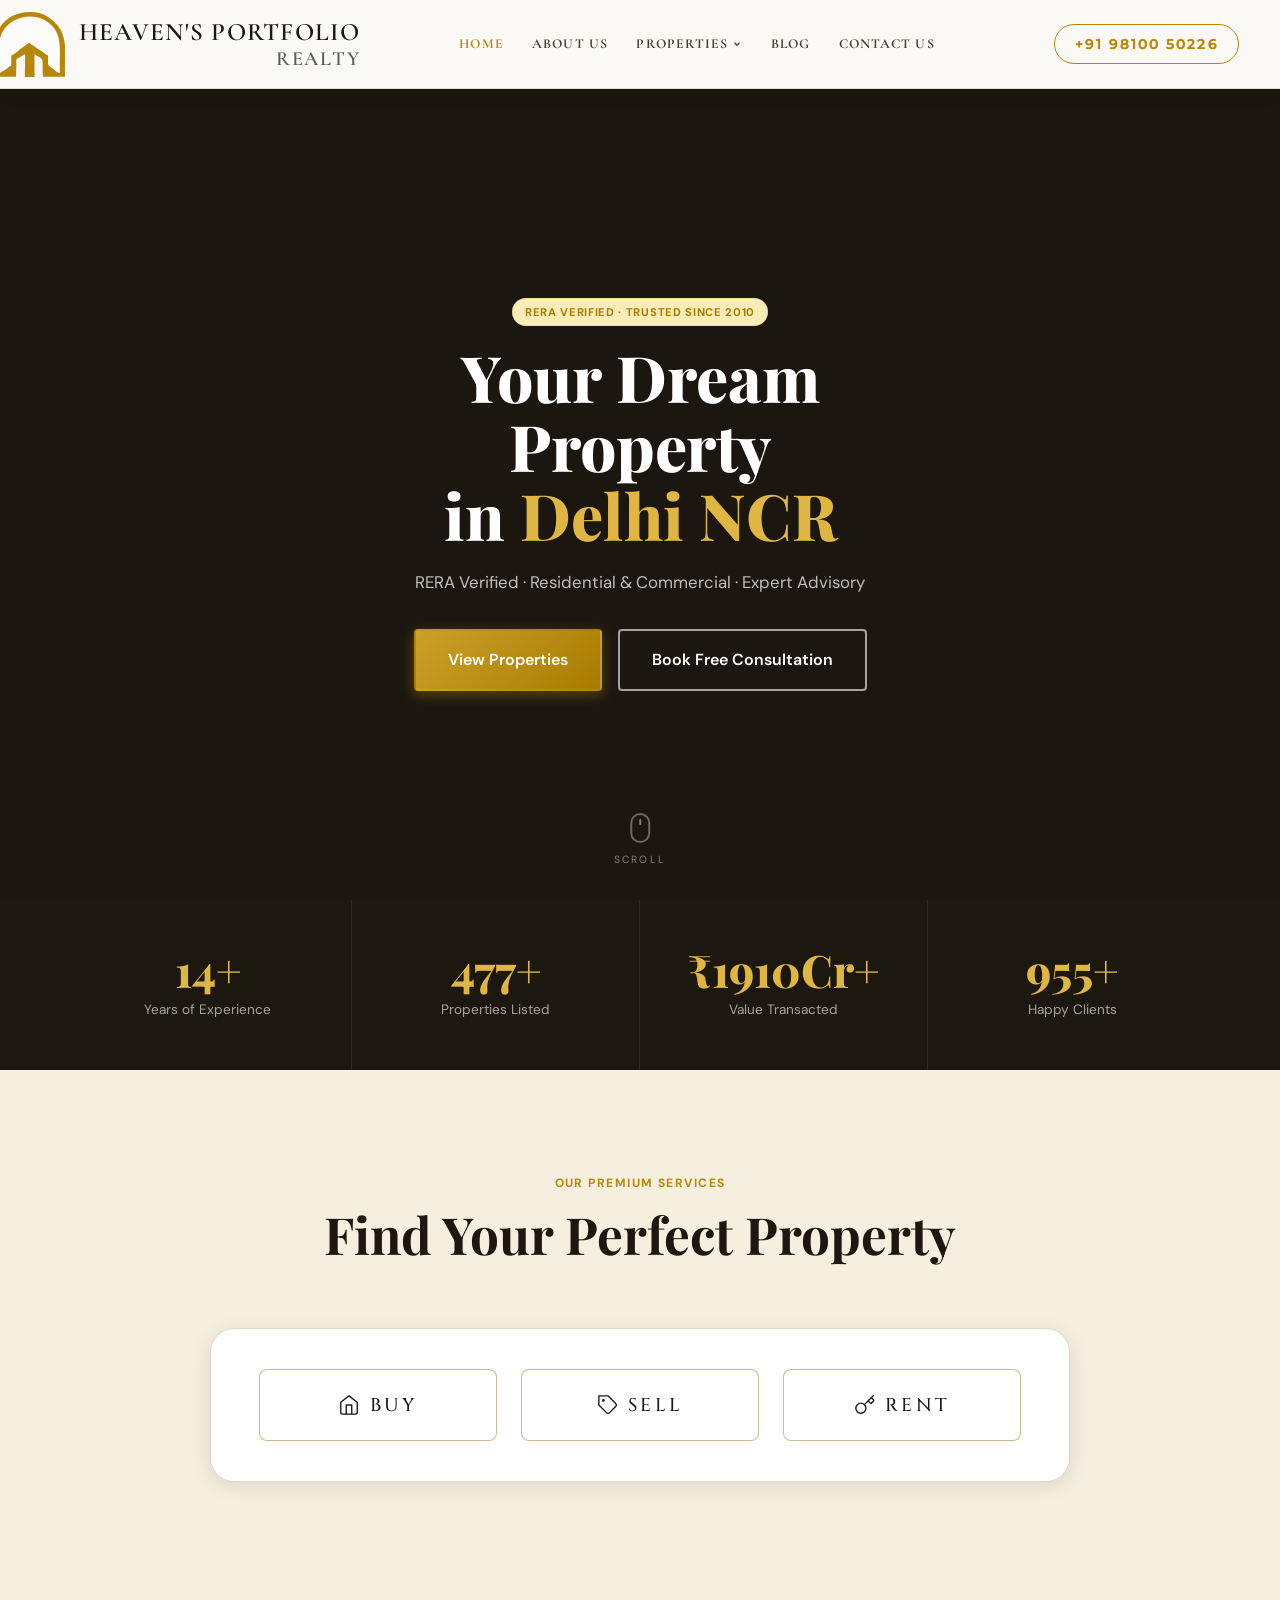
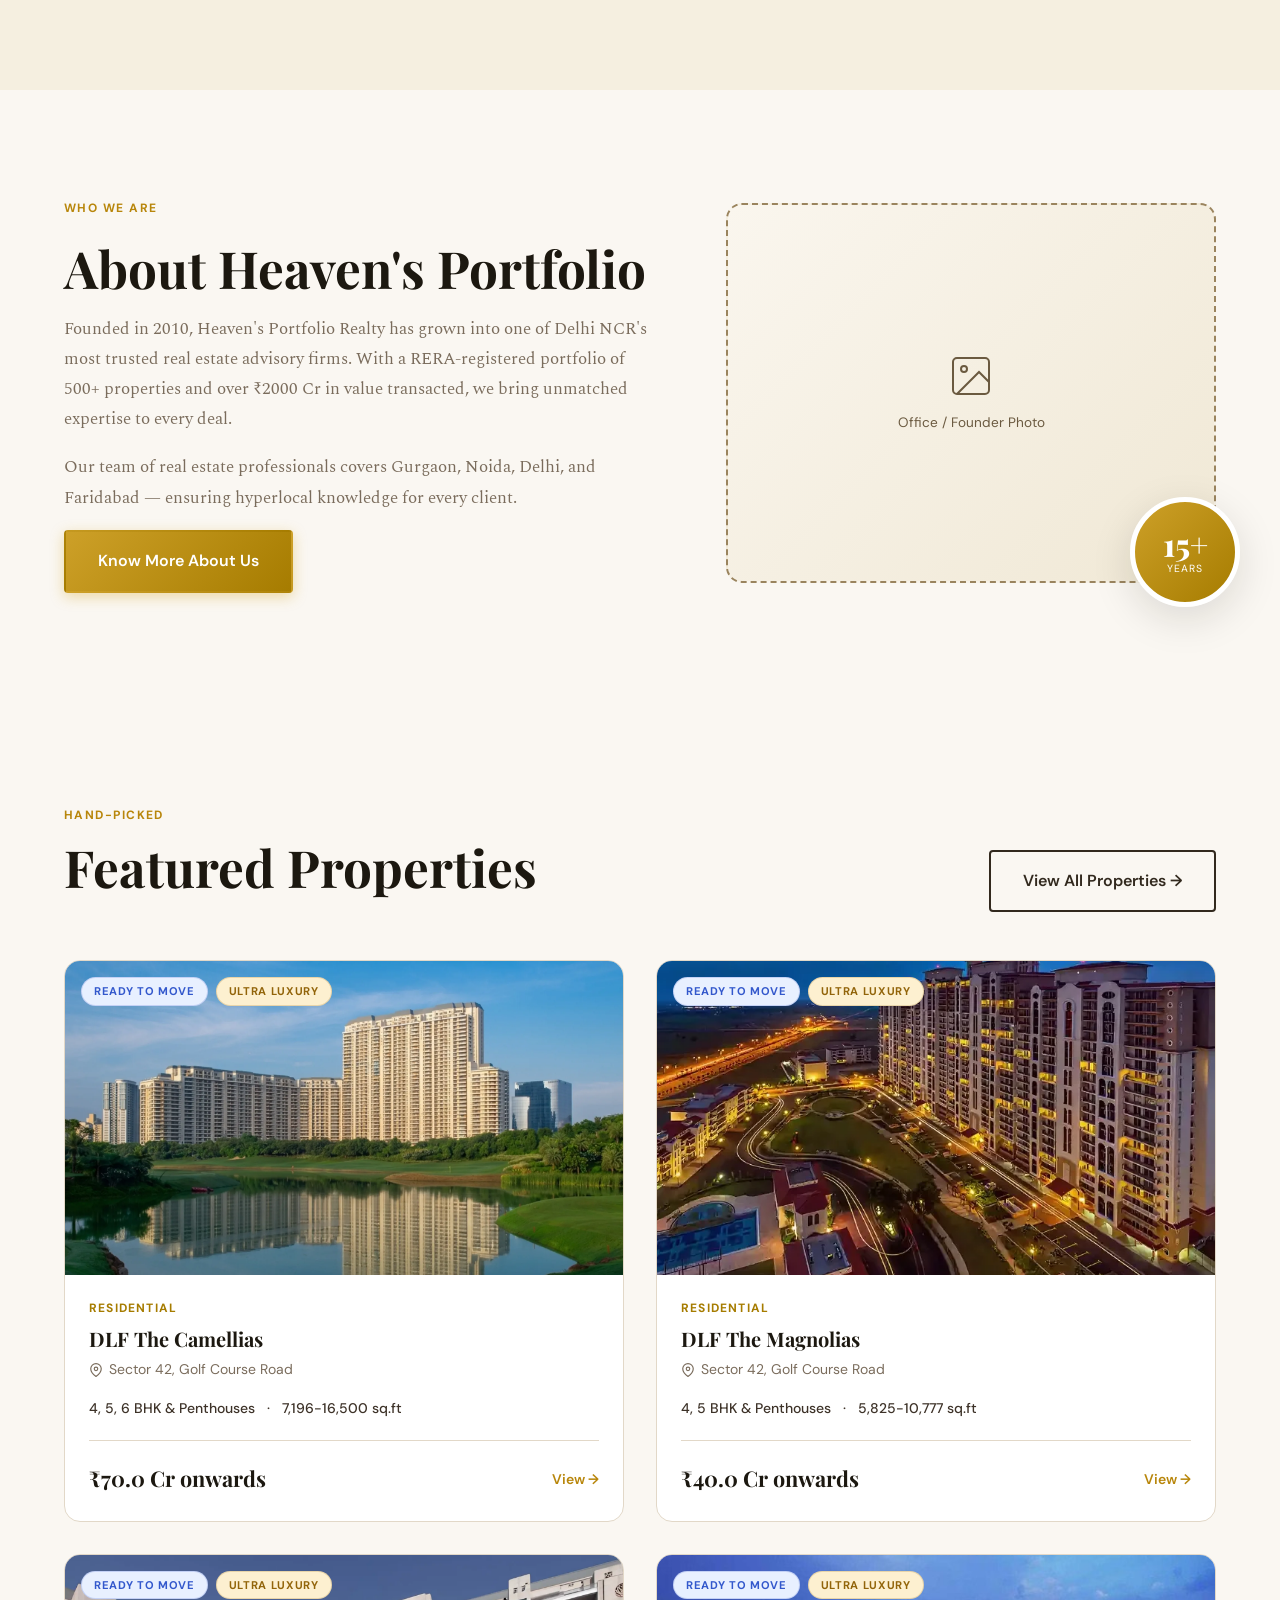
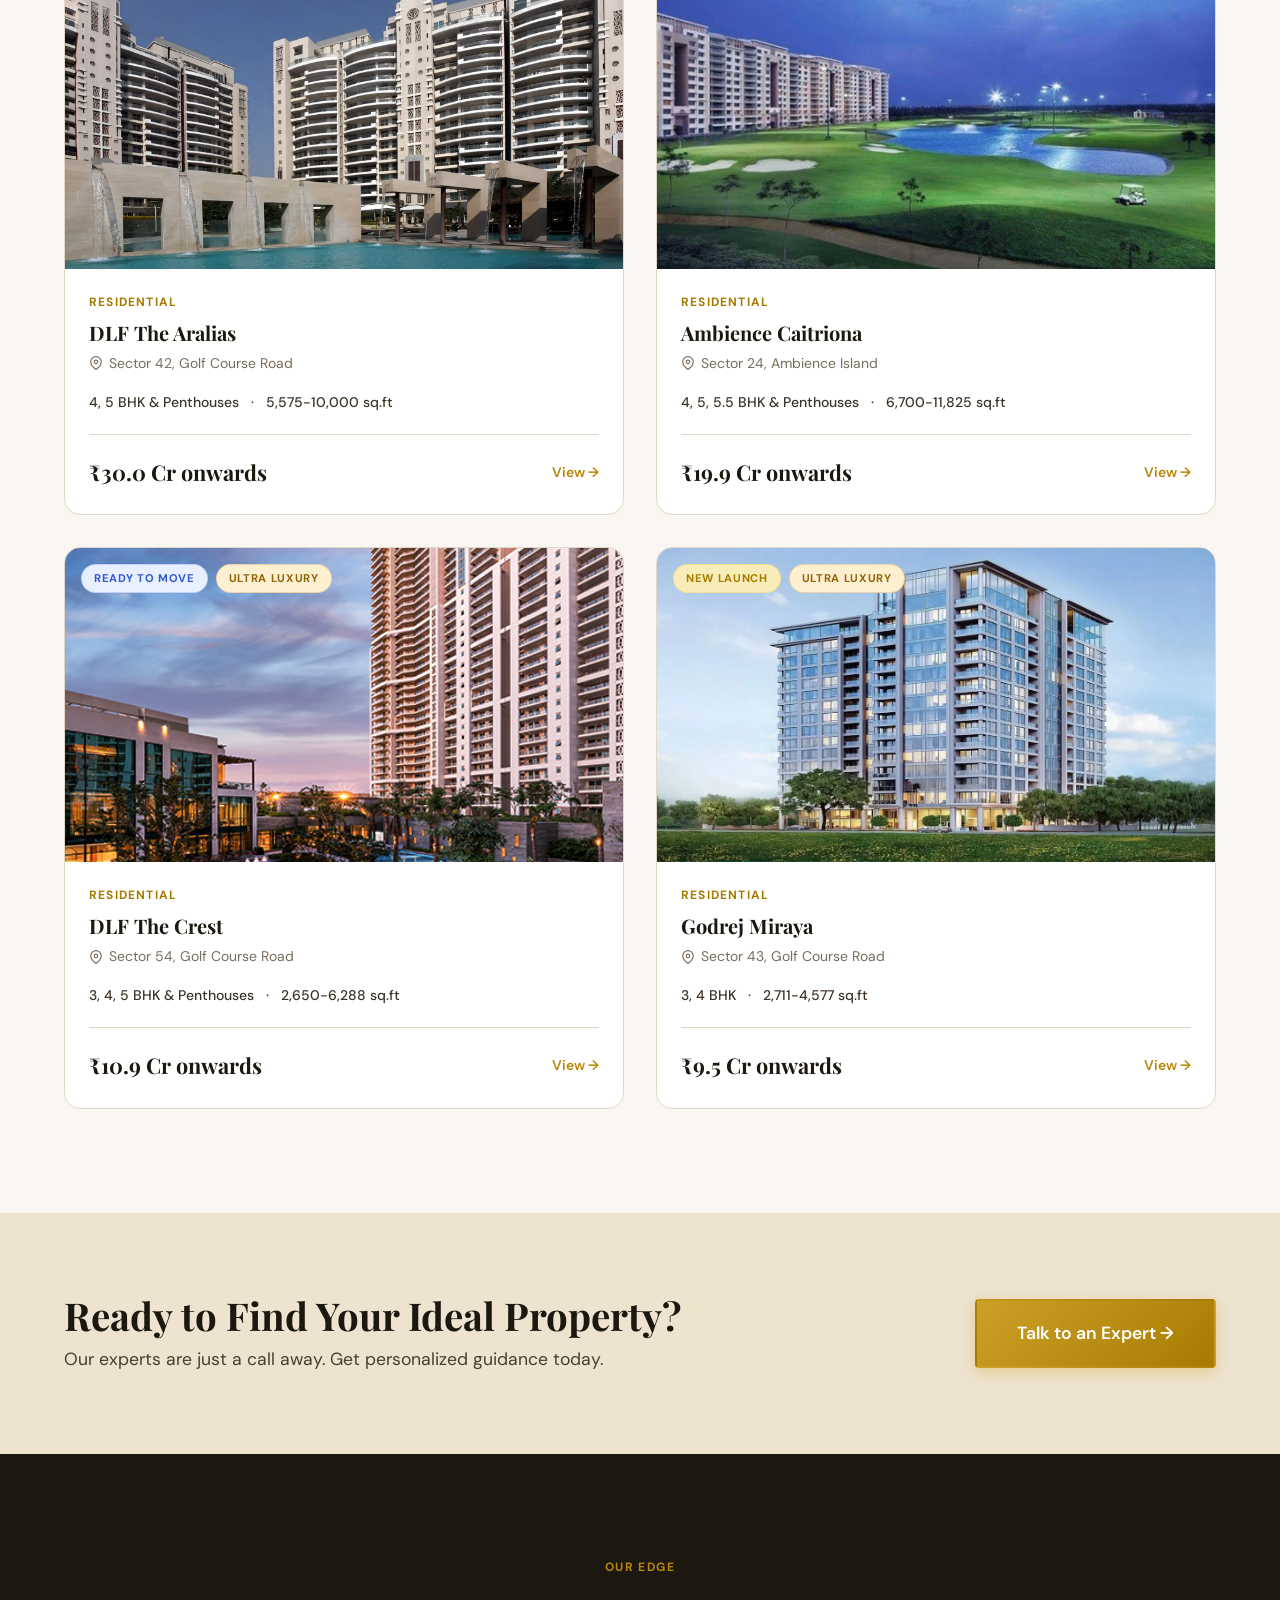
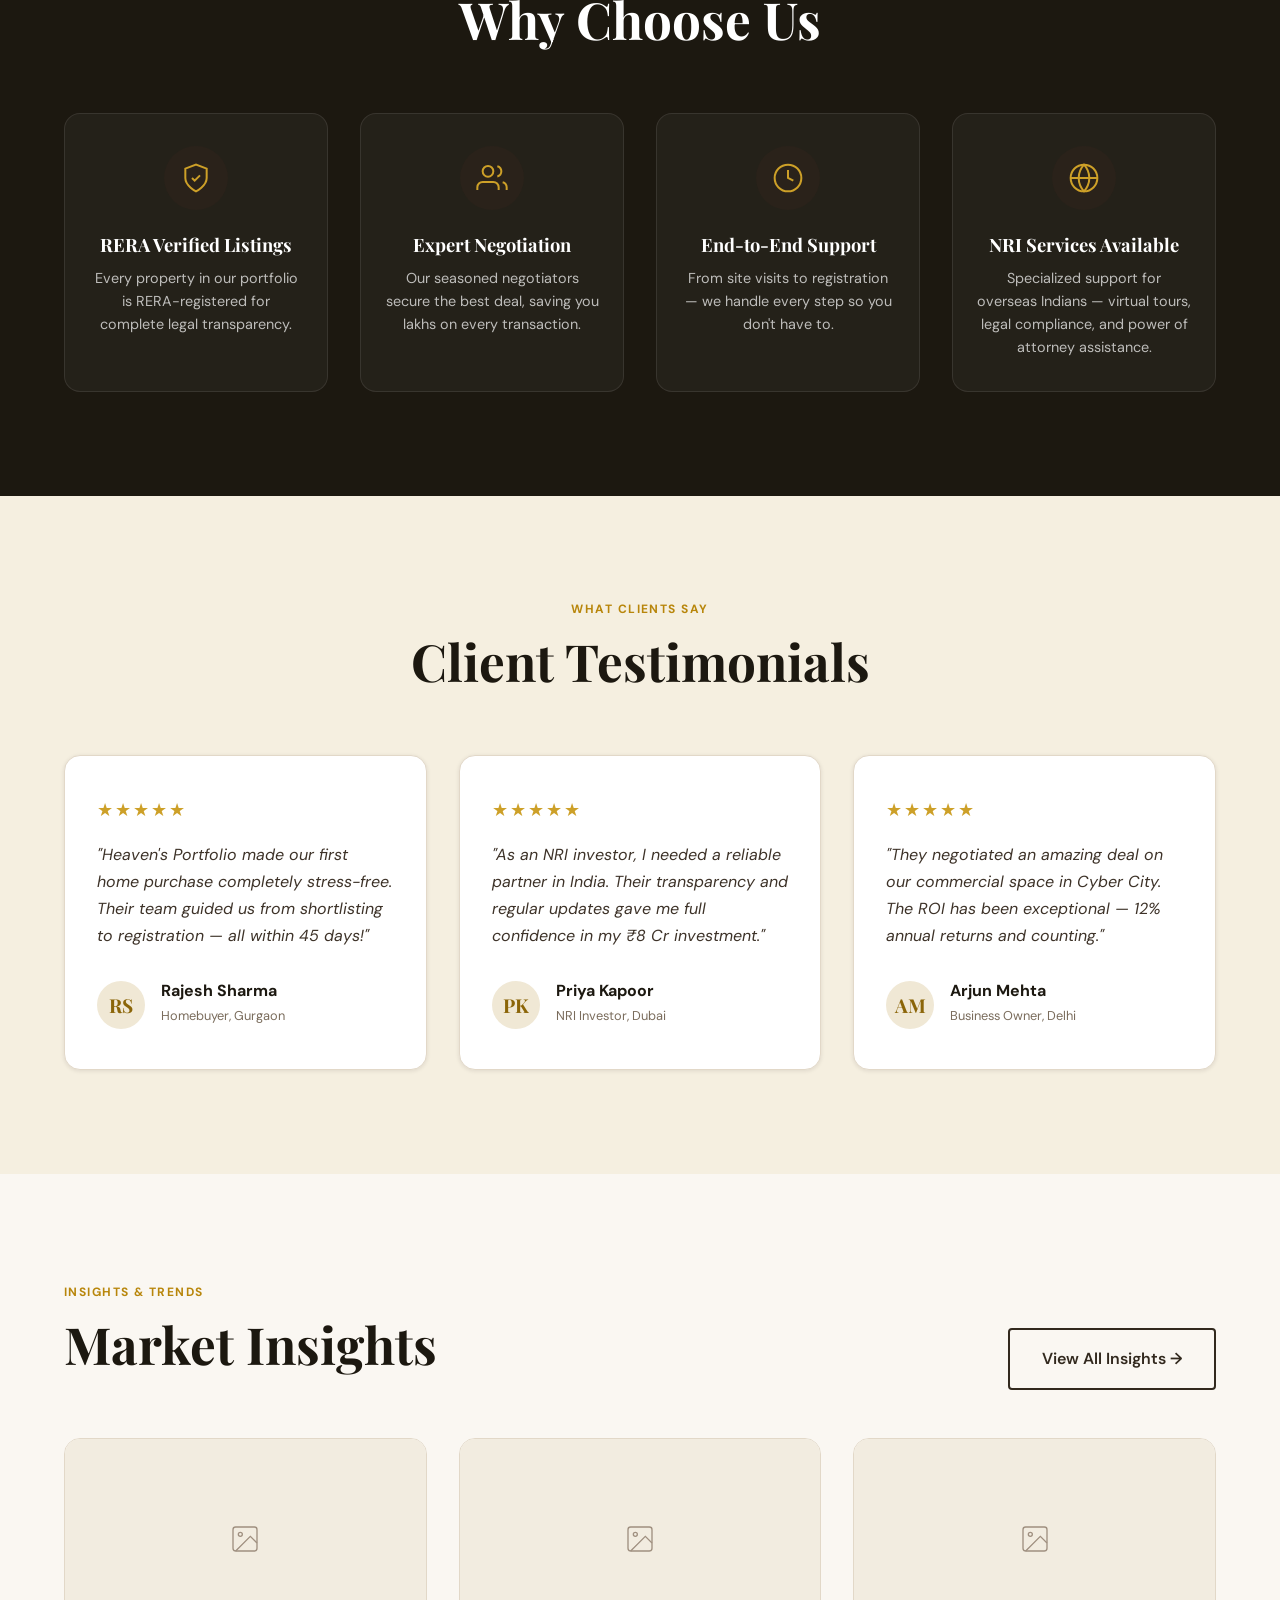
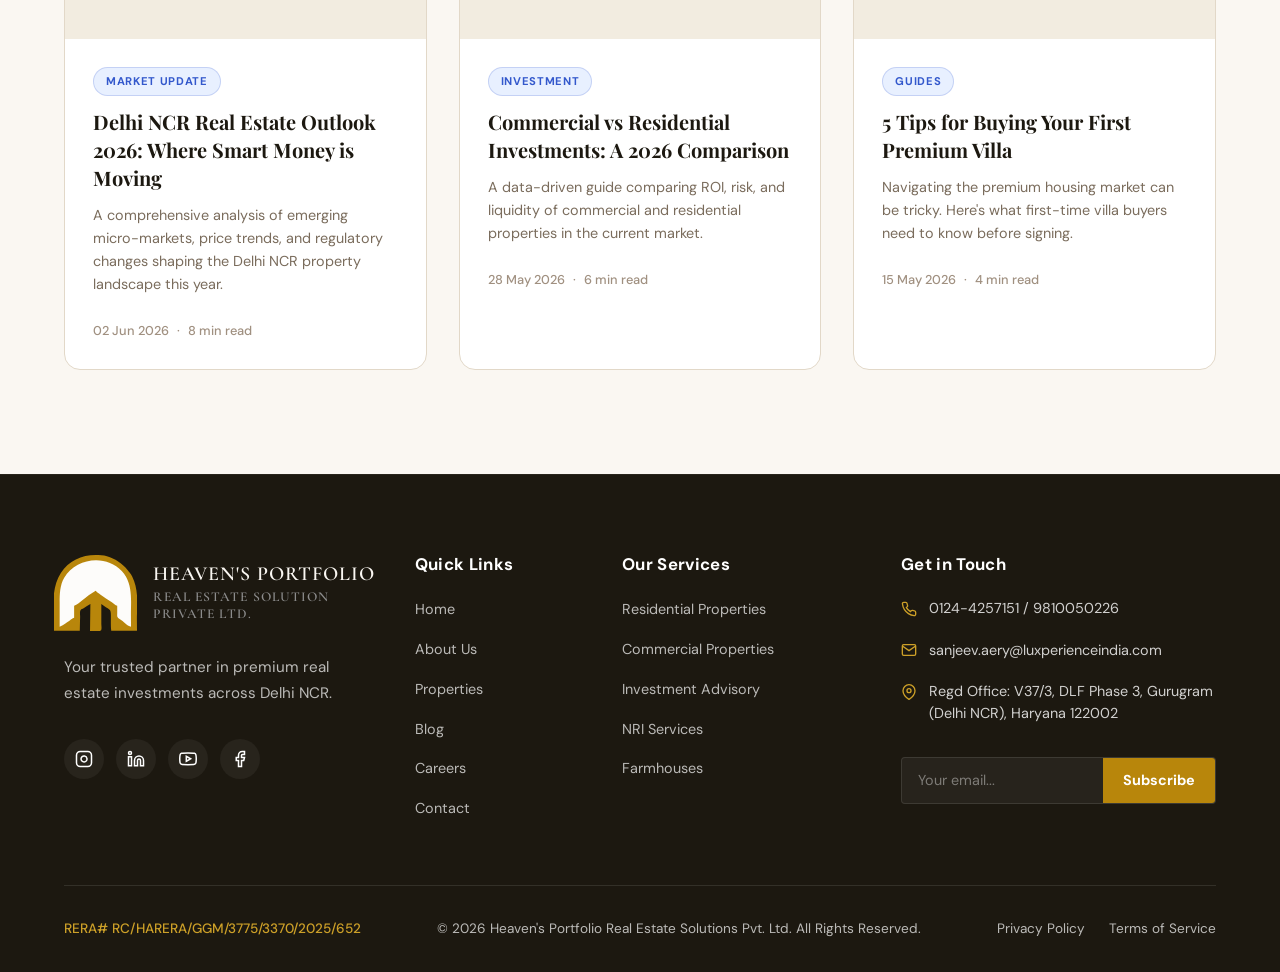
==== commit efdda40e: "Improvements 13-06" ====
--- a/index.html
+++ b/index.html
@@ -7,7 +7,7 @@
   <meta name="description" content="Heaven's Portfolio Real Estate Solutions — RERA verified residential & commercial properties across Delhi NCR. 15+ years of trusted advisory.">
   <link rel="preconnect" href="https://fonts.googleapis.com">
   <link rel="preconnect" href="https://fonts.gstatic.com" crossorigin>
-  <link href="https://fonts.googleapis.com/css2?family=Cormorant+Garamond:wght@300;400;500;600;700&family=DM+Sans:wght@400;500;600;700&family=Playfair+Display:wght@400;500;600;700;800&display=swap" rel="stylesheet">
+  <link href="https://fonts.googleapis.com/css2?family=Cinzel:wght@400;500;600;700&family=Cormorant+Garamond:wght@300;400;500;600;700&family=DM+Sans:wght@400;500;600;700&family=Montserrat:wght@400;500;600;700&family=Playfair+Display:wght@400;500;600;700;800&family=Spectral:wght@300;400;500;600;700&display=swap" rel="stylesheet">
   <link rel="stylesheet" href="css/style.css">
 </head>
 <body>
@@ -107,9 +107,18 @@
         <h2 class="section-title">Find Your Perfect Property</h2>
       </div>
       <div class="action-panel action-panel--3">
-        <button class="action-btn action-btn--large" id="btn-buy" onclick="handleAction('buy')">🏠 BUY</button>
-        <button class="action-btn action-btn--large" id="btn-sell" onclick="handleAction('sell')">💼 SELL</button>
-        <button class="action-btn action-btn--large" id="btn-rent" onclick="handleAction('rent')">🔑 RENT</button>
+        <button class="action-btn action-btn--large" id="btn-buy" onclick="handleAction('buy')">
+          <svg xmlns="http://www.w3.org/2000/svg" width="22" height="22" viewBox="0 0 24 24" fill="none" stroke="#1C1916" stroke-width="1.5" stroke-linecap="round" stroke-linejoin="round"><path d="m3 9 9-7 9 7v11a2 2 0 0 1-2 2H5a2 2 0 0 1-2-2z"/><polyline points="9 22 9 12 15 12 15 22"/></svg>
+          BUY
+        </button>
+        <button class="action-btn action-btn--large" id="btn-sell" onclick="handleAction('sell')">
+          <svg xmlns="http://www.w3.org/2000/svg" width="22" height="22" viewBox="0 0 24 24" fill="none" stroke="#1C1916" stroke-width="1.5" stroke-linecap="round" stroke-linejoin="round"><path d="M20.59 13.41l-7.17 7.17a2 2 0 0 1-2.83 0L2 12V2h10l8.59 8.59a2 2 0 0 1 0 2.82z"></path><circle cx="7" cy="7" r="1.5" fill="#1C1916" stroke="none"></circle></svg>
+          SELL
+        </button>
+        <button class="action-btn action-btn--large" id="btn-rent" onclick="handleAction('rent')">
+          <svg xmlns="http://www.w3.org/2000/svg" width="22" height="22" viewBox="0 0 24 24" fill="none" stroke="#1C1916" stroke-width="1.5" stroke-linecap="round" stroke-linejoin="round"><path d="m15.5 7.5 2.3 2.3a1 1 0 0 0 1.4 0l2.1-2.1a1 1 0 0 0 0-1.4L19 4"/><path d="m21 2-9.6 9.6"/><circle cx="7.5" cy="15.5" r="5.5"/></svg>
+          RENT
+        </button>
       </div>
 
       <!-- BUY expanded panel -->
@@ -164,6 +173,17 @@
       <div class="properties-grid" id="home-properties-grid">
         <!-- Populated by JS -->
       </div>
+    </div>
+  </section>
+
+  <!-- ========== CTA BANNER ========== -->
+  <section class="cta-banner" id="cta-banner">
+    <div class="container cta-inner">
+      <div class="cta-text">
+        <h2>Ready to Find Your Ideal Property?</h2>
+        <p>Our experts are just a call away. Get personalized guidance today.</p>
+      </div>
+      <a href="contact.html" class="btn btn-accent btn-lg" id="cta-talk-expert">Talk to an Expert →</a>
     </div>
   </section>
 
@@ -265,17 +285,6 @@
       <div class="blog-grid" id="home-blog-grid">
         <!-- Populated by JS -->
       </div>
-    </div>
-  </section>
-
-  <!-- ========== CTA BANNER ========== -->
-  <section class="cta-banner" id="cta-banner">
-    <div class="container cta-inner">
-      <div class="cta-text">
-        <h2>Ready to Find Your Ideal Property?</h2>
-        <p>Our experts are just a call away. Get personalized guidance today.</p>
-      </div>
-      <a href="contact.html" class="btn btn-accent btn-lg" id="cta-talk-expert">Talk to an Expert →</a>
     </div>
   </section>
 
--- a/css/style.css
+++ b/css/style.css
@@ -65,7 +65,7 @@
   --duration:   0.35s;
 
   --container:  1200px;
-  --section-py: 5rem;
+  --section-py: 6.5rem;
 }
 
 /* ── Reset ── */
@@ -101,8 +101,8 @@
   display: inline-flex;
   align-items: center;
   gap: .5rem;
-  padding: .85rem 1.75rem;
-  font-size: .9rem;
+  padding: 1rem 2rem;
+  font-size: 1rem;
   font-weight: 600;
   font-family: var(--font-body);
   border-radius: var(--radius-sm);
@@ -111,9 +111,9 @@
   white-space: nowrap;
   cursor: pointer;
 }
-.btn-sm { padding: .65rem 1.5rem; font-size: .95rem; transition: all var(--duration) var(--ease); }
-.header.scrolled .btn-sm { padding: .5rem 1.2rem; font-size: .85rem; }
-.btn-lg  { padding: 1.05rem 2.2rem; font-size: 1rem; }
+.btn-sm { padding: .75rem 1.5rem; font-size: .9rem; transition: all var(--duration) var(--ease); }
+.header.scrolled .btn-sm { padding: .6rem 1.25rem; font-size: .85rem; }
+.btn-lg  { padding: 1.15rem 2.5rem; font-size: 1.1rem; }
 
 .btn-accent {
   background: linear-gradient(135deg, var(--gold-400), var(--gold-600));
@@ -164,6 +164,7 @@
 .badge-gold    { background: var(--gold-100); color: var(--gold-600); border: 1px solid #e8c85a55; }
 .badge-success { background: var(--green-100); color: var(--green-600); border: 1px solid #3d996033; }
 .badge-info    { background: #e8f0ff; color: #3358cc; border: 1px solid #3358cc33; }
+.badge-ultra   { background: #FDF0D0; color: #92640A; border: 1px solid #92640A33; }
 
 /* ── Section Helpers ── */
 .section { padding: var(--section-py) 0; }
@@ -181,7 +182,7 @@
 }
 
 .section-title {
-  font-size: clamp(1.8rem, 3vw, 2.8rem);
+  font-size: clamp(2rem, 4vw, 3.2rem);
   font-weight: 700;
   color: var(--green-900);
   margin-bottom: 1rem;
@@ -232,7 +233,7 @@
   position: fixed;
   top: 0; left: 0; width: 100%;
   z-index: 1000;
-  padding: 1.75rem 0;
+  padding: 1.575rem 0;
   background: #FAF9F5;
   transition: all var(--duration) var(--ease);
 }
@@ -241,7 +242,7 @@
 .header--dark,
 .header.scrolled {
   background: #FAF9F5;
-  padding: .8rem 0;
+  padding: .72rem 0;
   border-bottom: 1px solid #E8DCC8;
   box-shadow: 0 2px 20px rgba(0,0,0,0.07);
 }
@@ -265,7 +266,7 @@
 }
 .logo {
   flex: 1;
-  margin-left: -10px; /* Offset to visually align the image's bounding box */
+  margin-left: -30px; /* Offset to visually align the image's bounding box */
 }
 .footer-logo {
   margin-bottom: 1.25rem;
@@ -280,15 +281,14 @@
 
 /* Header logo image */
 .header-logo-img {
-  height: 80px;
+  height: 72px;
   width: auto;
   display: block;
   flex-shrink: 0;
-  filter: drop-shadow(0 1px 3px rgba(0,0,0,.3));
   transition: height var(--duration) var(--ease);
 }
 .header--dark .header-logo-img,
-.header.scrolled .header-logo-img { height: 72px; }
+.header.scrolled .header-logo-img { height: 65px; }
 
 /* Wordmark beside the logo icon */
 .logo-wordmark {
@@ -299,8 +299,9 @@
 }
 .logo-name {
   font-family: 'Cormorant Garamond', serif;
-  font-size: 1.5rem;
+  font-size: 1.665rem;
   font-weight: 600;
+  white-space: nowrap;
   text-transform: uppercase;
   letter-spacing: 0.05em;
   color: #1C1810;
@@ -308,7 +309,7 @@
   transition: font-size var(--duration) var(--ease);
 }
 .header--dark .logo-name,
-.header.scrolled .logo-name { font-size: 1.4rem; color: #1C1810; }
+.header.scrolled .logo-name { font-size: 1.575rem; color: #1C1810; }
 .header--dark .logo-name em,
 .header.scrolled .logo-name em { color: #1C1810; }
 .logo-name em {
@@ -319,7 +320,7 @@
 }
 .logo-sub {
   font-family: 'Cormorant Garamond', serif;
-  font-size: 1.5rem;
+  font-size: 1.35rem;
   font-weight: 600;
   letter-spacing: .08em;
   text-transform: uppercase;
@@ -329,7 +330,8 @@
   transition: font-size var(--duration) var(--ease);
 }
 .header--dark .logo-sub,
-.header.scrolled .logo-sub { font-size: 1.4rem; color: #5A5A5A; }
+.header.scrolled .logo-sub { font-size: 1.26rem; color: #5A5A5A; }
+.header .logo-sub { align-self: flex-end; }
 
 /* Legacy .logo-text (footer uses inline styles — let wordmark handle it) */
 .logo-text {
@@ -360,23 +362,26 @@
   display: flex;
   align-items: center;
   gap: .25rem;
-  transform: translateX(27px);
+  transform: translateX(72px);
+  position: relative;
+  z-index: 10;
 }
 .nav-link {
   display: flex;
   align-items: center;
   gap: .25rem;
-  padding: .6rem 1rem;
+  padding: .54rem .9rem;
   color: #4A3E30;
-  font-size: .85rem;
-  font-weight: 600;
+  font-family: 'Cormorant Garamond', serif;
+  font-size: 1.05rem;
+  font-weight: 700;
   text-transform: uppercase;
-  letter-spacing: .12em;
+  letter-spacing: .08em;
   border-radius: var(--radius-sm);
   transition: all var(--duration) var(--ease);
 }
 .header--dark .nav-link,
-.header.scrolled .nav-link { font-size: .82rem; padding: .5rem .85rem; color: #4A3E30; }
+.header.scrolled .nav-link { font-size: .855rem; padding: .45rem .765rem; color: #4A3E30; }
 .header--dark .nav-link:hover, .header--dark .nav-link.active,
 .header.scrolled .nav-link:hover, .header.scrolled .nav-link.active { color: #B8860B; }
 .nav-link:hover, .nav-link.active { color: #B8860B; }
@@ -387,7 +392,7 @@
   position: absolute;
   top: calc(100% + .5rem);
   left: 0;
-  min-width: 280px;
+  min-width: 180px;
   background: var(--charcoal-800);
   border-radius: var(--radius-md);
   padding: .4rem;
@@ -415,10 +420,12 @@
 .dropdown-menu a {
   display: block;
   width: 100%;
-  padding: .9rem 1.25rem;
+  padding: .5rem .85rem;
   color: rgba(255,255,255,.75);
+  font-family: 'Cormorant Garamond', serif;
   font-size: .9rem;
-  font-weight: 500;
+  font-weight: 600;
+  letter-spacing: .05em;
   border-radius: var(--radius-sm);
   transition: background .2s, color .2s;
   cursor: pointer;
@@ -437,13 +444,16 @@
   display: inline-flex;
   align-items: center;
   gap: .5rem;
-  padding: .6rem 1.5rem;
+  padding: .585rem 1.44rem;
   border: 1px solid #B8860B;
   border-radius: var(--radius-full);
   color: #B8860B;
+  font-family: 'Montserrat', sans-serif;
   font-size: .95rem;
   font-weight: 600;
-  letter-spacing: .05em;
+  text-transform: uppercase;
+  letter-spacing: .15em;
+  text-shadow: 0 0 1px currentColor;
   text-decoration: none;
   transition: all var(--duration) var(--ease);
 }
@@ -453,7 +463,7 @@
   background: #B8860B;
 }
 .header--dark .header-phone-btn,
-.header.scrolled .header-phone-btn { padding: .5rem 1.25rem; font-size: .85rem; border-color: #B8860B; color: #B8860B; }
+.header.scrolled .header-phone-btn { padding: .495rem 1.215rem; font-size: .855rem; border-color: #B8860B; color: #B8860B; }
 .header--dark .header-phone-btn:hover,
 .header.scrolled .header-phone-btn:hover { background: #B8860B; color: #FFFFFF; }
 
@@ -482,8 +492,8 @@
    HERO
    ================================================================ */
 .hero {
-  margin-top: 91px;
-  height: calc(100vh - 91px);
+  margin-top: 89px;
+  height: calc(100vh - 89px);
   min-height: 500px;
   position: relative;
   display: flex;
@@ -667,7 +677,7 @@
   align-items: center;
 }
 .about-content .section-title { margin-top: .5rem; }
-.about-text { color: var(--gray-500); font-size: .95rem; margin-bottom: 1.1rem; line-height: 1.75; }
+.about-text { font-family: 'Spectral', serif; color: var(--gray-500); font-size: 1.05rem; margin-bottom: 1.1rem; line-height: 1.8; font-weight: 400; }
 .about-image-wrap { position: relative; }
 .about-image-placeholder {
   width: 100%;
@@ -715,7 +725,7 @@
    ================================================================ */
 .properties-grid {
   display: grid;
-  grid-template-columns: repeat(3, 1fr);
+  grid-template-columns: repeat(2, 1fr);
   gap: 2rem;
 }
 .property-card {
@@ -728,7 +738,7 @@
 .property-card:hover { box-shadow: var(--shadow-lg); border-color: var(--gold-300); transform: translateY(-5px); }
 .property-image {
   position: relative;
-  height: 240px;
+  aspect-ratio: 16 / 9;
   overflow: hidden;
 }
 .property-image-placeholder {
@@ -830,7 +840,7 @@
 /* ================================================================
    INTERNAL PAGES: HERO
    ================================================================ */
-.page-hero { margin-top: 91px; height: 400px; display: flex; align-items: center; position: relative; background: var(--green-900); overflow: hidden; }
+.page-hero { margin-top: 89px; height: 400px; display: flex; align-items: center; position: relative; background: var(--green-900); overflow: hidden; }
 .page-hero-bg { position: absolute; inset: 0; background: url('https://images.unsplash.com/photo-1600585154340-be6161a56a0c?w=1920&q=80') center/cover; opacity: 0.4; filter: grayscale(50%); }
 .page-hero-overlay { position: absolute; inset: 0; background: rgba(28, 24, 16, 0.45); }
 .page-hero-content { position: relative; z-index: 2; text-align: center; animation: fadeUp .8s var(--ease) forwards; }
@@ -1061,7 +1071,10 @@
 /* ================================================================
    ACTION PANEL (BUY / SELL / RENT / LEASE)
    ================================================================ */
-.action-panel-section { background: #F5EFE0; }
+.action-panel-section {
+  background: #F5EFE0;
+  padding-bottom: 11rem;
+}
 .action-panel {
   display: grid;
   grid-template-columns: 1fr auto 1fr;
@@ -1083,10 +1096,11 @@
 }
 .action-col { display: flex; flex-direction: column; gap: 1rem; }
 .action-col-label { font-size: .75rem; font-weight: 700; letter-spacing: .1em; text-transform: uppercase; color: var(--gray-400); text-align: center; margin-bottom: .25rem; }
-.action-btn { width: 100%; padding: 1rem 1.5rem; border: 2px solid #E8DCC8; border-radius: var(--radius-md); font-size: 1rem; font-weight: 700; font-family: var(--font-body); color: #1C1810; background: #FFFFFF; cursor: pointer; transition: all var(--duration) var(--ease); letter-spacing: .05em; }
-.action-btn:hover { border-color: #CDA028; color: #8B6508; background: #FDF9E6; transform: translateY(-2px); box-shadow: var(--shadow-md); }
+.action-btn { width: 100%; padding: 1rem 1.5rem; border: 1px solid rgba(146, 100, 10, 0.45); border-radius: var(--radius-md); font-size: 1rem; font-weight: 500; font-family: 'Cinzel', serif; color: #1C1810; background: #FFFFFF; cursor: pointer; transition: all var(--duration) var(--ease); letter-spacing: 0.18em; display: flex; align-items: center; justify-content: center; gap: 0.6rem; }
+.action-btn:hover { border: 1px solid rgba(146, 100, 10, 0.90); color: #8B6508; background: #FDF9E6; transform: translateY(-2px); box-shadow: var(--shadow-md); }
 .action-btn.active { background: #1C1810; border-color: #1C1810; color: #FFFFFF; box-shadow: 0 4px 14px rgba(26,23,20,.25); }
-.action-btn--large { padding: 1.4rem 1.5rem; font-size: 1.15rem; letter-spacing: .08em; }
+.action-btn.active svg { stroke: #FFFFFF; }
+.action-btn--large { padding: 1.4rem 1.5rem; font-size: 1.15rem; }
 .action-divider { width: 1px; background: var(--gray-200); align-self: stretch; margin: 1.5rem 0; }
 
 .buy-expand { max-height: 0; overflow: hidden; transition: max-height .6s var(--ease), opacity .4s var(--ease); opacity: 0; }
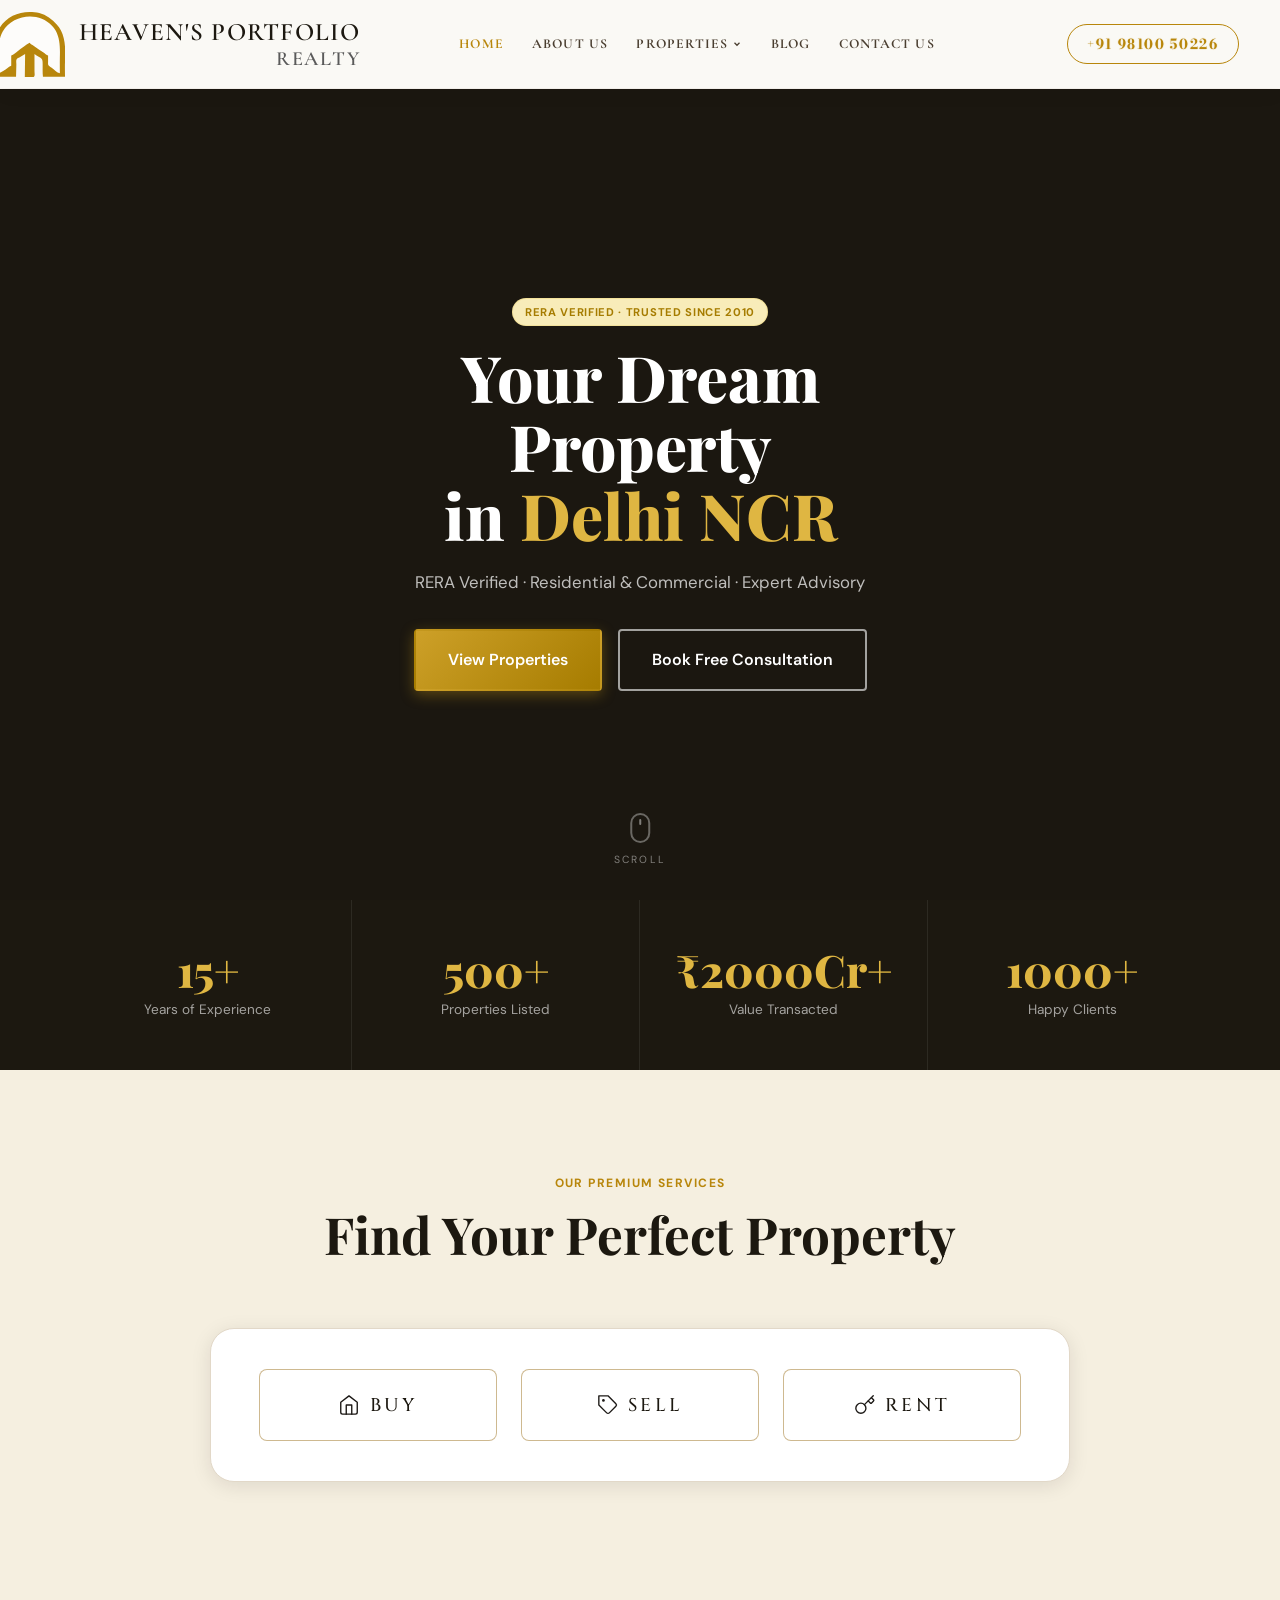
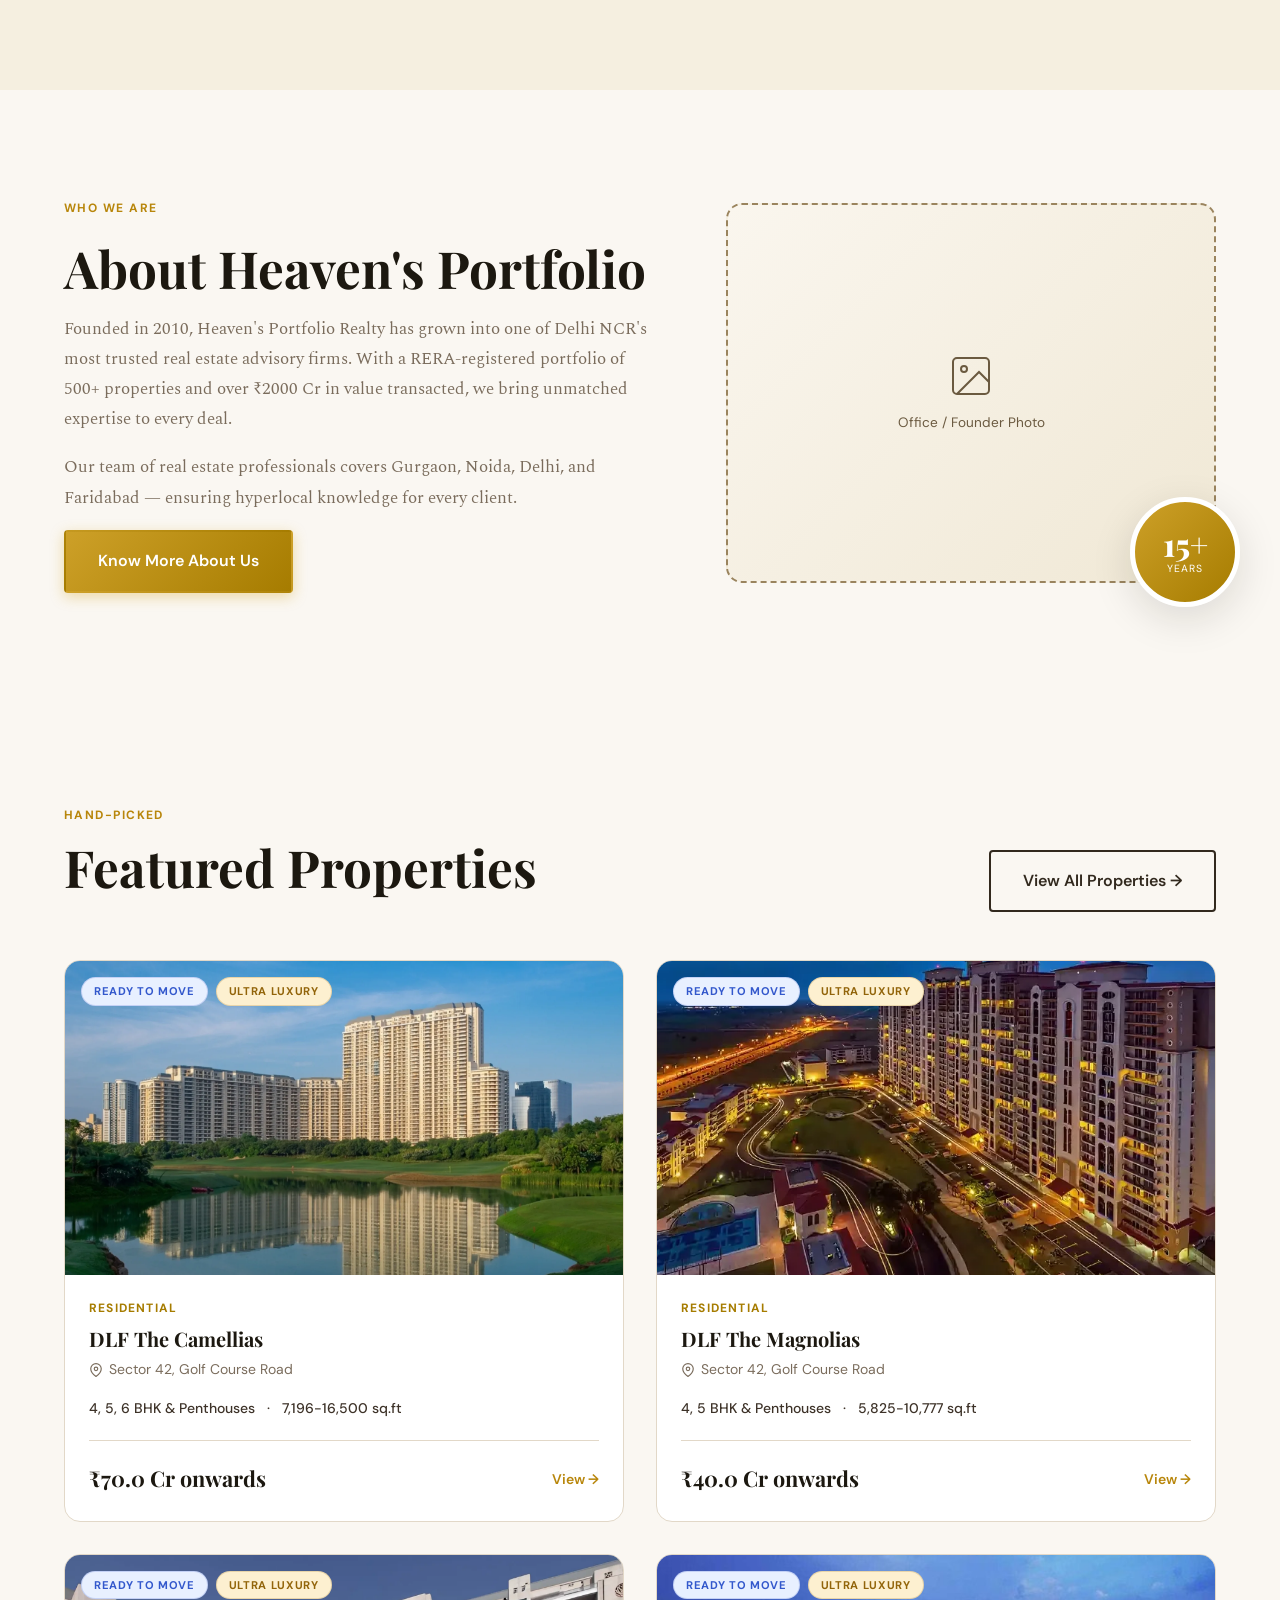
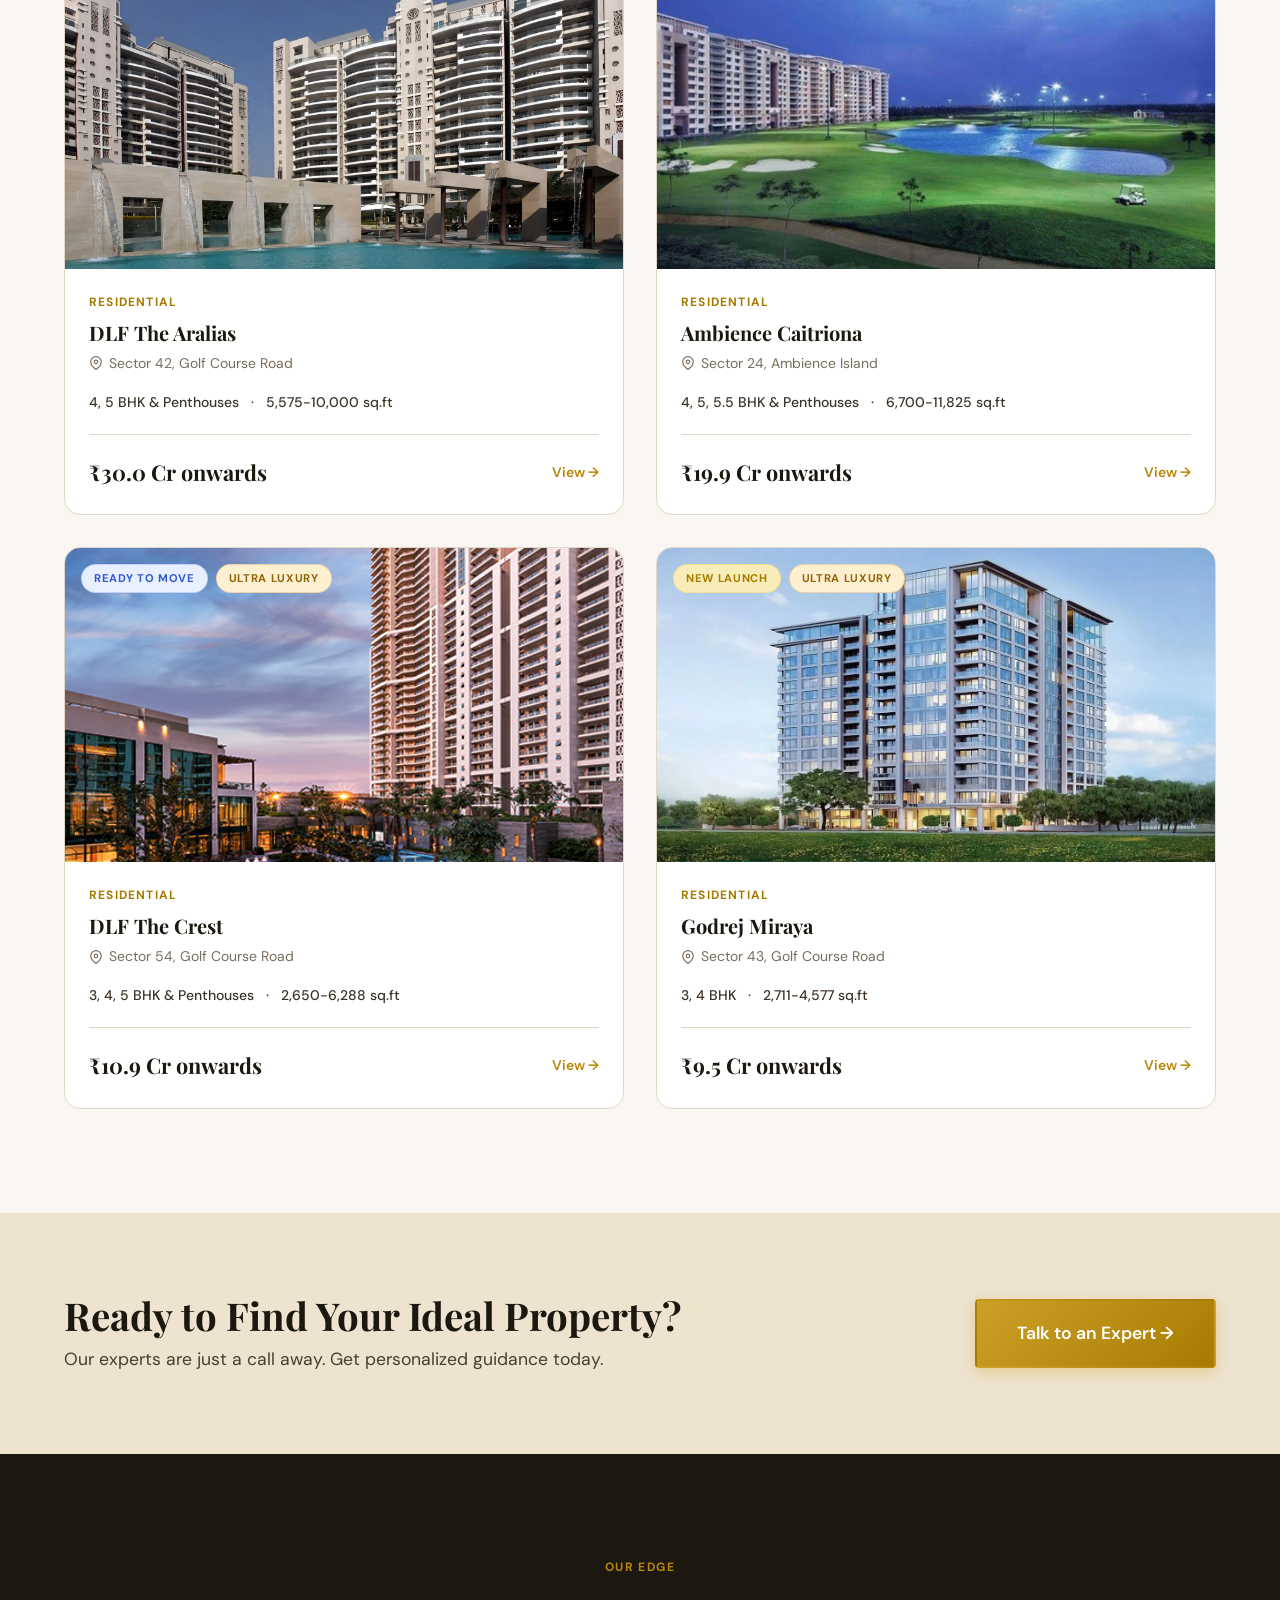
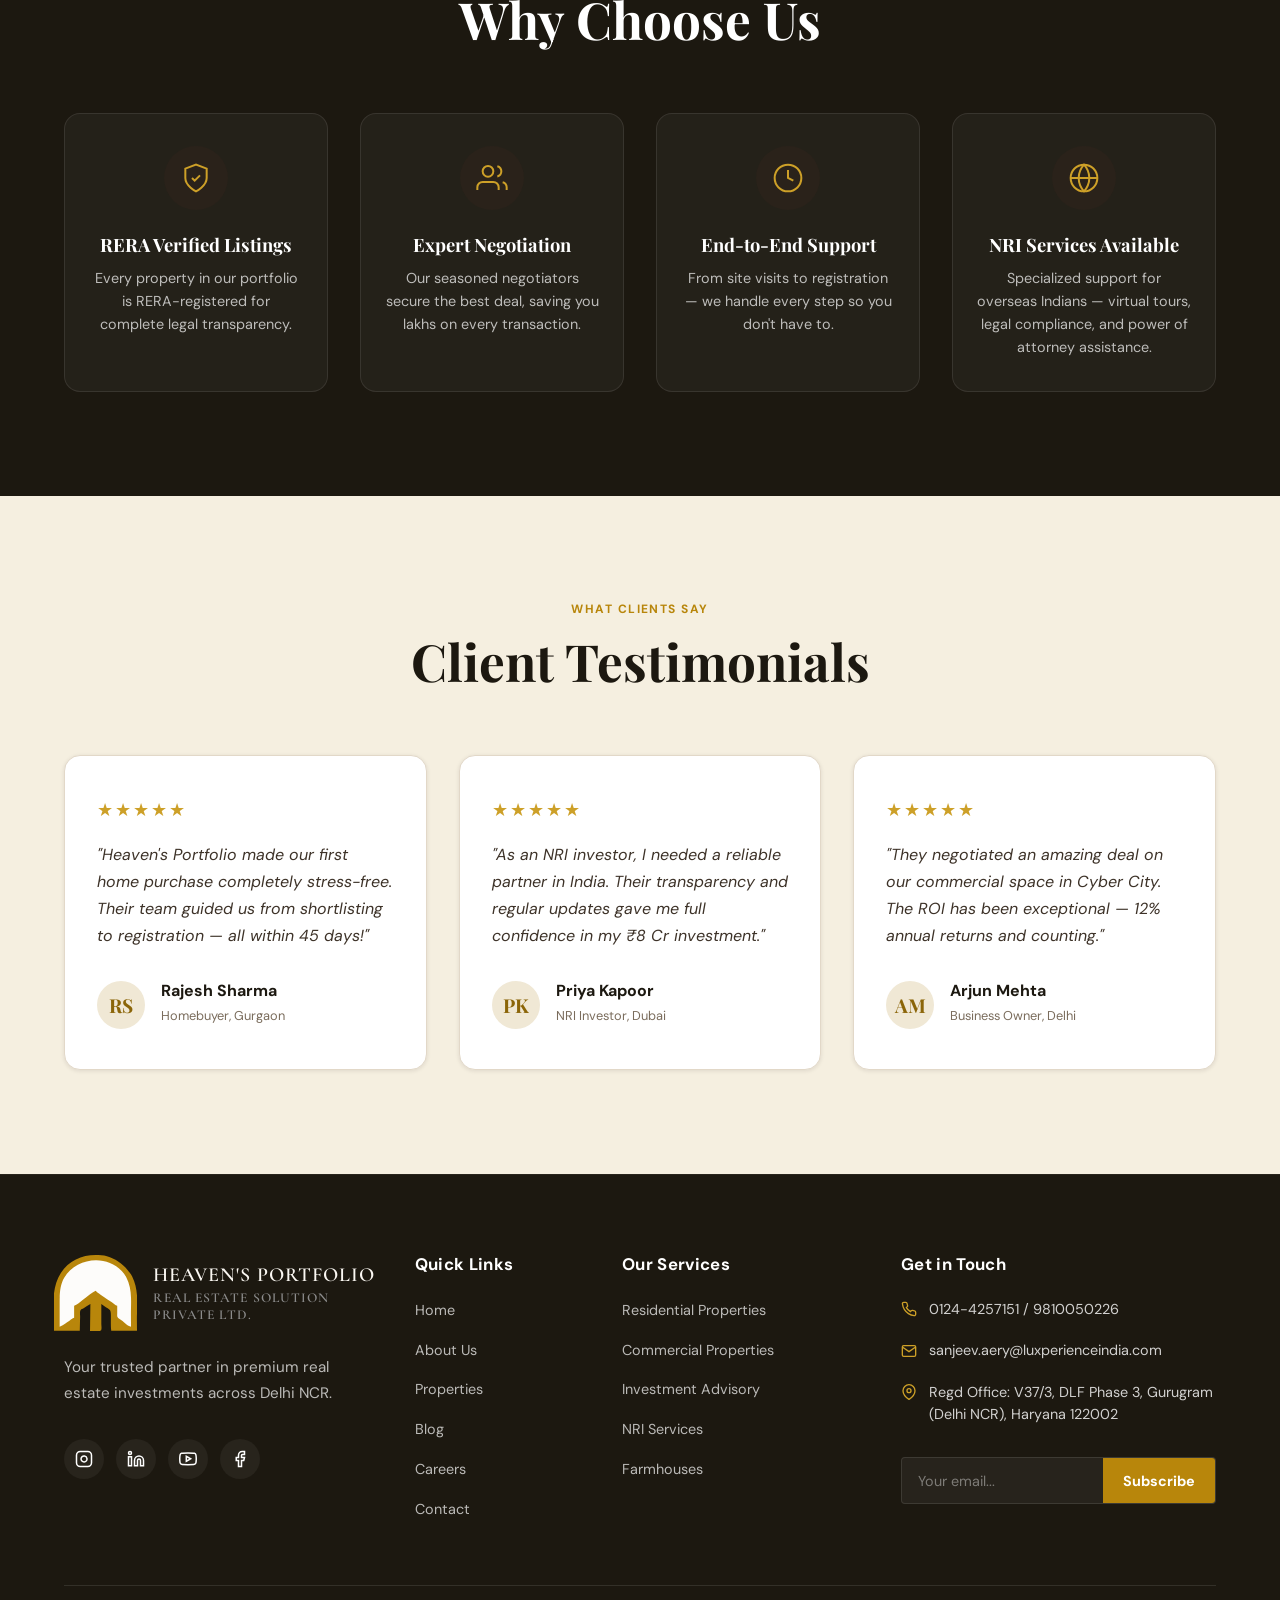
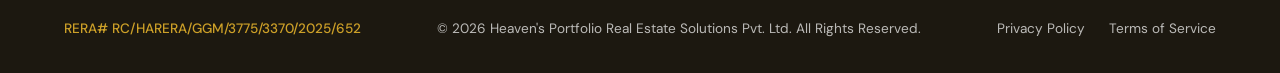
==== commit 8b991517: "Improvements 16-06" ====
--- a/index.html
+++ b/index.html
@@ -7,7 +7,7 @@
   <meta name="description" content="Heaven's Portfolio Real Estate Solutions — RERA verified residential & commercial properties across Delhi NCR. 15+ years of trusted advisory.">
   <link rel="preconnect" href="https://fonts.googleapis.com">
   <link rel="preconnect" href="https://fonts.gstatic.com" crossorigin>
-  <link href="https://fonts.googleapis.com/css2?family=Cinzel:wght@400;500;600;700&family=Cormorant+Garamond:wght@300;400;500;600;700&family=DM+Sans:wght@400;500;600;700&family=Montserrat:wght@400;500;600;700&family=Playfair+Display:wght@400;500;600;700;800&family=Spectral:wght@300;400;500;600;700&display=swap" rel="stylesheet">
+  <link href="https://fonts.googleapis.com/css2?family=Bodoni+Moda+SC:wght@400;500;600;700&family=Cinzel:wght@400;500;600;700&family=Cormorant+Garamond:wght@300;400;500;600;700&family=DM+Sans:wght@400;500;600;700&family=Montserrat:wght@400;500;600;700&family=Playfair+Display:wght@400;500;600;700;800&family=Spectral:wght@300;400;500;600;700&display=swap" rel="stylesheet">
   <link rel="stylesheet" href="css/style.css">
 </head>
 <body>
@@ -35,11 +35,13 @@
         </div>
         <a href="blog.html" class="nav-link">Blog</a>
         <a href="contact.html" class="nav-link">Contact Us</a>
+        <a href="tel:+919899335602" class="nav-link nav-link--mobile-phone">
+          +91 9899 3356 02
+        </a>
       </nav>
 
       <div class="header-actions">
-        <a href="tel:9810050226" class="header-phone-btn" id="header-phone">
-          +91 98100 50226
+        <a href="tel:9810050226" class="header-phone-btn" id="header-phone">+91 98100 50226
         </a>
       </div>
 
@@ -80,19 +82,19 @@
     <div class="container">
       <div class="stats-grid">
         <div class="stat-card">
-          <div class="stat-number"><span class="counter" data-target="15">0</span>+</div>
+          <div class="stat-number">15+</div>
           <div class="stat-label">Years of Experience</div>
         </div>
         <div class="stat-card">
-          <div class="stat-number"><span class="counter" data-target="500">0</span>+</div>
+          <div class="stat-number">500+</div>
           <div class="stat-label">Properties Listed</div>
         </div>
         <div class="stat-card">
-          <div class="stat-number">₹<span class="counter" data-target="2000">0</span>Cr+</div>
+          <div class="stat-number">₹2000Cr+</div>
           <div class="stat-label">Value Transacted</div>
         </div>
         <div class="stat-card">
-          <div class="stat-number"><span class="counter" data-target="1000">0</span>+</div>
+          <div class="stat-number">1000+</div>
           <div class="stat-label">Happy Clients</div>
         </div>
       </div>
@@ -272,21 +274,7 @@
     </div>
   </section>
 
-  <!-- ========== BLOG PREVIEW ========== -->
-  <section class="section blog-preview" id="blog-preview">
-    <div class="container">
-      <div class="section-header">
-        <div>
-          <span class="section-tag">Insights & Trends</span>
-          <h2 class="section-title">Market Insights</h2>
-        </div>
-        <a href="blog.html" class="btn btn-outline" id="view-all-blog">View All Insights →</a>
-      </div>
-      <div class="blog-grid" id="home-blog-grid">
-        <!-- Populated by JS -->
-      </div>
-    </div>
-  </section>
+
 
   <!-- ========== FOOTER ========== -->
   <footer class="footer" id="footer">
--- a/css/style.css
+++ b/css/style.css
@@ -243,7 +243,7 @@
 .header.scrolled {
   background: #FAF9F5;
   padding: .72rem 0;
-  border-bottom: 1px solid #E8DCC8;
+  border-bottom: none;
   box-shadow: 0 2px 20px rgba(0,0,0,0.07);
 }
 
@@ -385,6 +385,7 @@
 .header--dark .nav-link:hover, .header--dark .nav-link.active,
 .header.scrolled .nav-link:hover, .header.scrolled .nav-link.active { color: #B8860B; }
 .nav-link:hover, .nav-link.active { color: #B8860B; }
+.nav-link--mobile-phone { display: none; }
 
 /* Dropdown */
 .nav-dropdown { position: relative; }
@@ -448,11 +449,11 @@
   border: 1px solid #B8860B;
   border-radius: var(--radius-full);
   color: #B8860B;
-  font-family: 'Montserrat', sans-serif;
-  font-size: .95rem;
+  font-family: 'Bodoni Moda SC', serif;
+  font-size: 1.15rem;
   font-weight: 600;
   text-transform: uppercase;
-  letter-spacing: .15em;
+  letter-spacing: .12em;
   text-shadow: 0 0 1px currentColor;
   text-decoration: none;
   transition: all var(--duration) var(--ease);
@@ -964,13 +965,14 @@
     transition: all .3s var(--ease);
     transform: translateX(0) translateY(-10px); /* Reset desktop translateX */
     box-shadow: var(--shadow-lg);
-    border-top: 1px solid #E8DCC8;
+    border-top: none;
+    margin-top: -1px;
   }
   .nav.open {
     opacity: 1;
     pointer-events: auto;
     transform: translateX(0) translateY(0);
-    padding: 1rem 0;
+    padding: 0 0 1rem 0;
   }
   .nav-link {
     width: 100%;
@@ -981,6 +983,27 @@
     font-size: .95rem;
   }
   .nav-link:hover, .nav-link.active { color: #B8860B; }
+  .nav-link.nav-link--mobile-phone {
+    display: inline-flex;
+    align-items: center;
+    justify-content: center;
+    font-family: 'Bodoni Moda SC', serif;
+    font-size: .77rem;
+    color: #B8860B;
+    letter-spacing: .12em;
+    font-weight: 600;
+    text-transform: uppercase;
+    border: 1px solid #B8860B;
+    border-radius: 50px;
+    padding: .225rem .675rem;
+    margin: .825rem 0 .825rem .825rem;
+    width: max-content;
+    text-shadow: 0 0 1px currentColor;
+  }
+  .nav-link.nav-link--mobile-phone:hover, .nav-link.nav-link--mobile-phone:active {
+    background: #B8860B;
+    color: #FFFFFF;
+  }
   .nav-dropdown { width: 100%; }
   .dropdown-menu {
     position: static;
@@ -1025,6 +1048,10 @@
   .header-phone-btn { display: none; }
 
   /* General layout */
+  .hero { 
+    margin-top: 73px; 
+    height: calc(100vh - 73px); 
+  }
   .hero-title { font-size: 2.25rem; }
   .section-header { flex-direction: column; align-items: flex-start; gap: 1rem; }
   .section-header a { align-self: flex-start; }
@@ -1050,7 +1077,7 @@
   .position-meta { flex-wrap: wrap; }
 
   /* Page hero spacing for smaller header */
-  .page-hero { padding-top: 80px; }
+  .page-hero { margin-top: 73px; padding-top: 80px; }
 
   /* Stats bar — prevent horizontal overflow */
   .stats { overflow-x: hidden; }
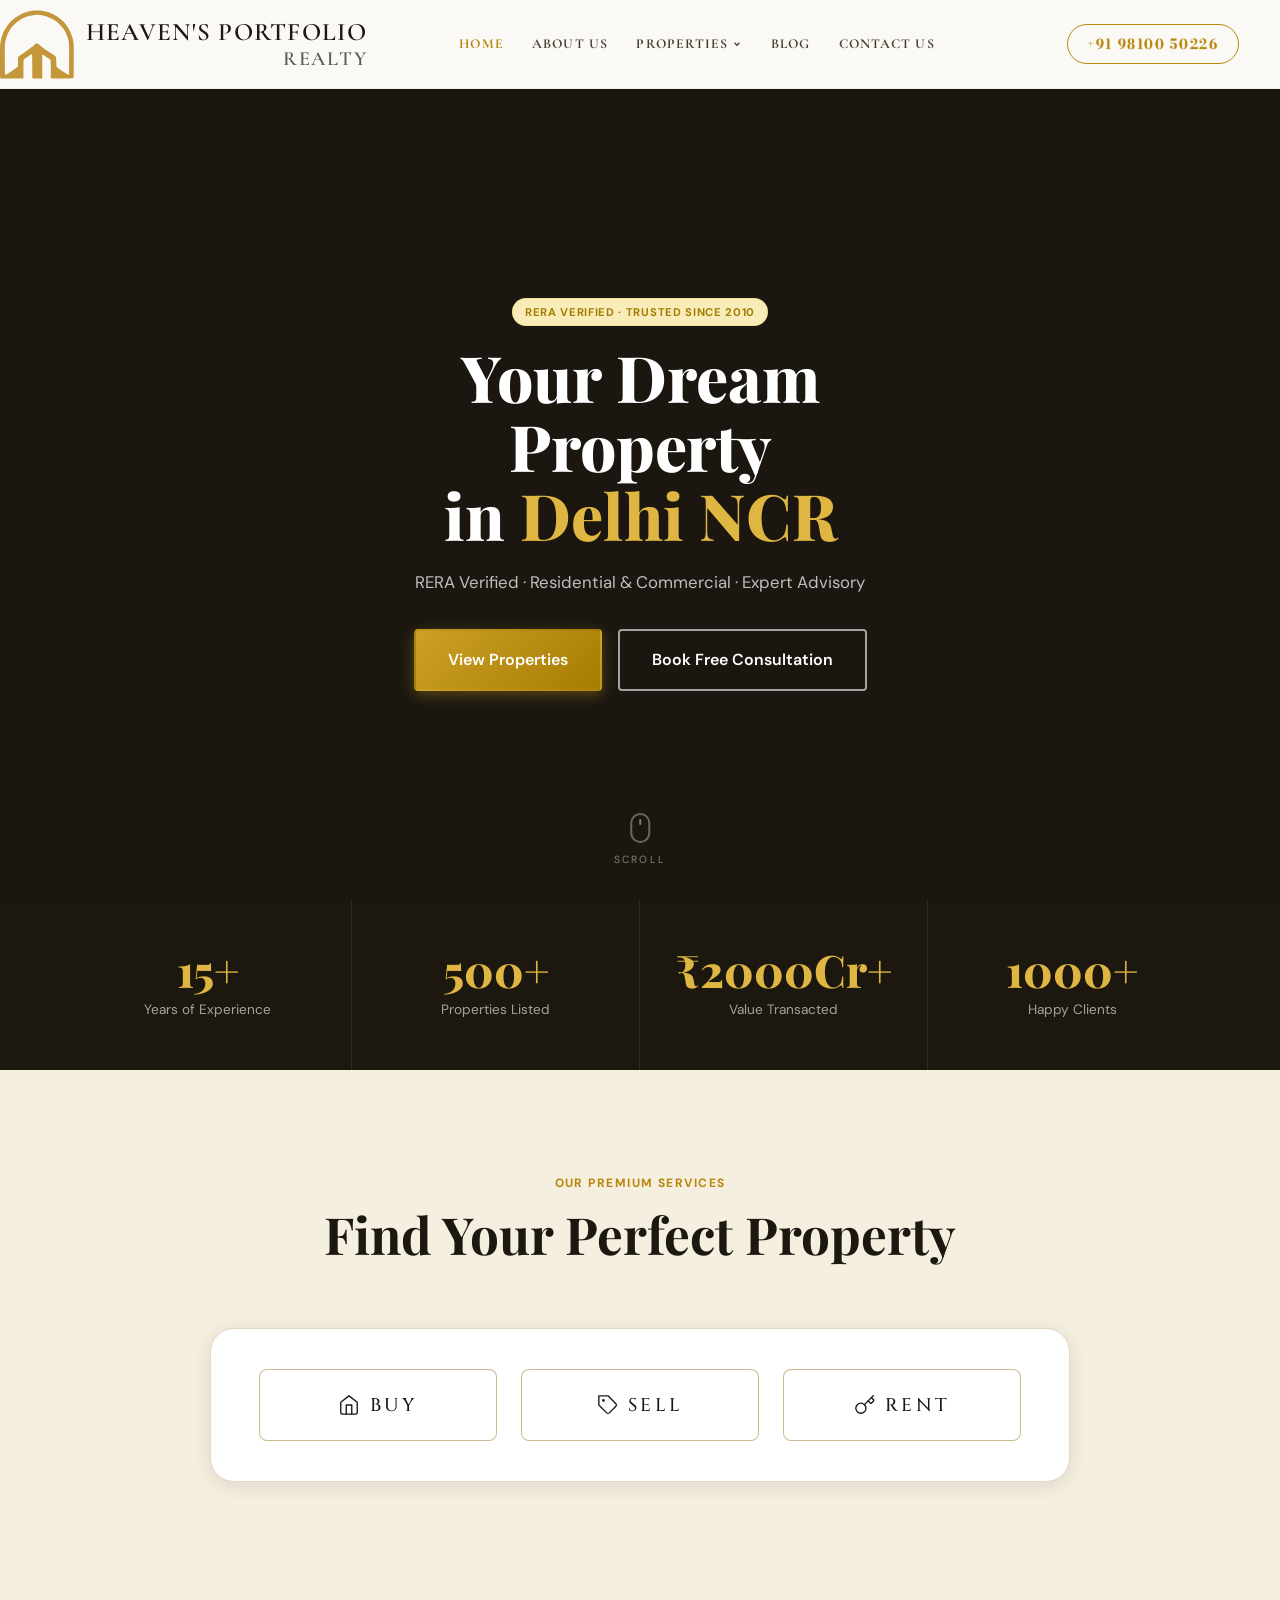
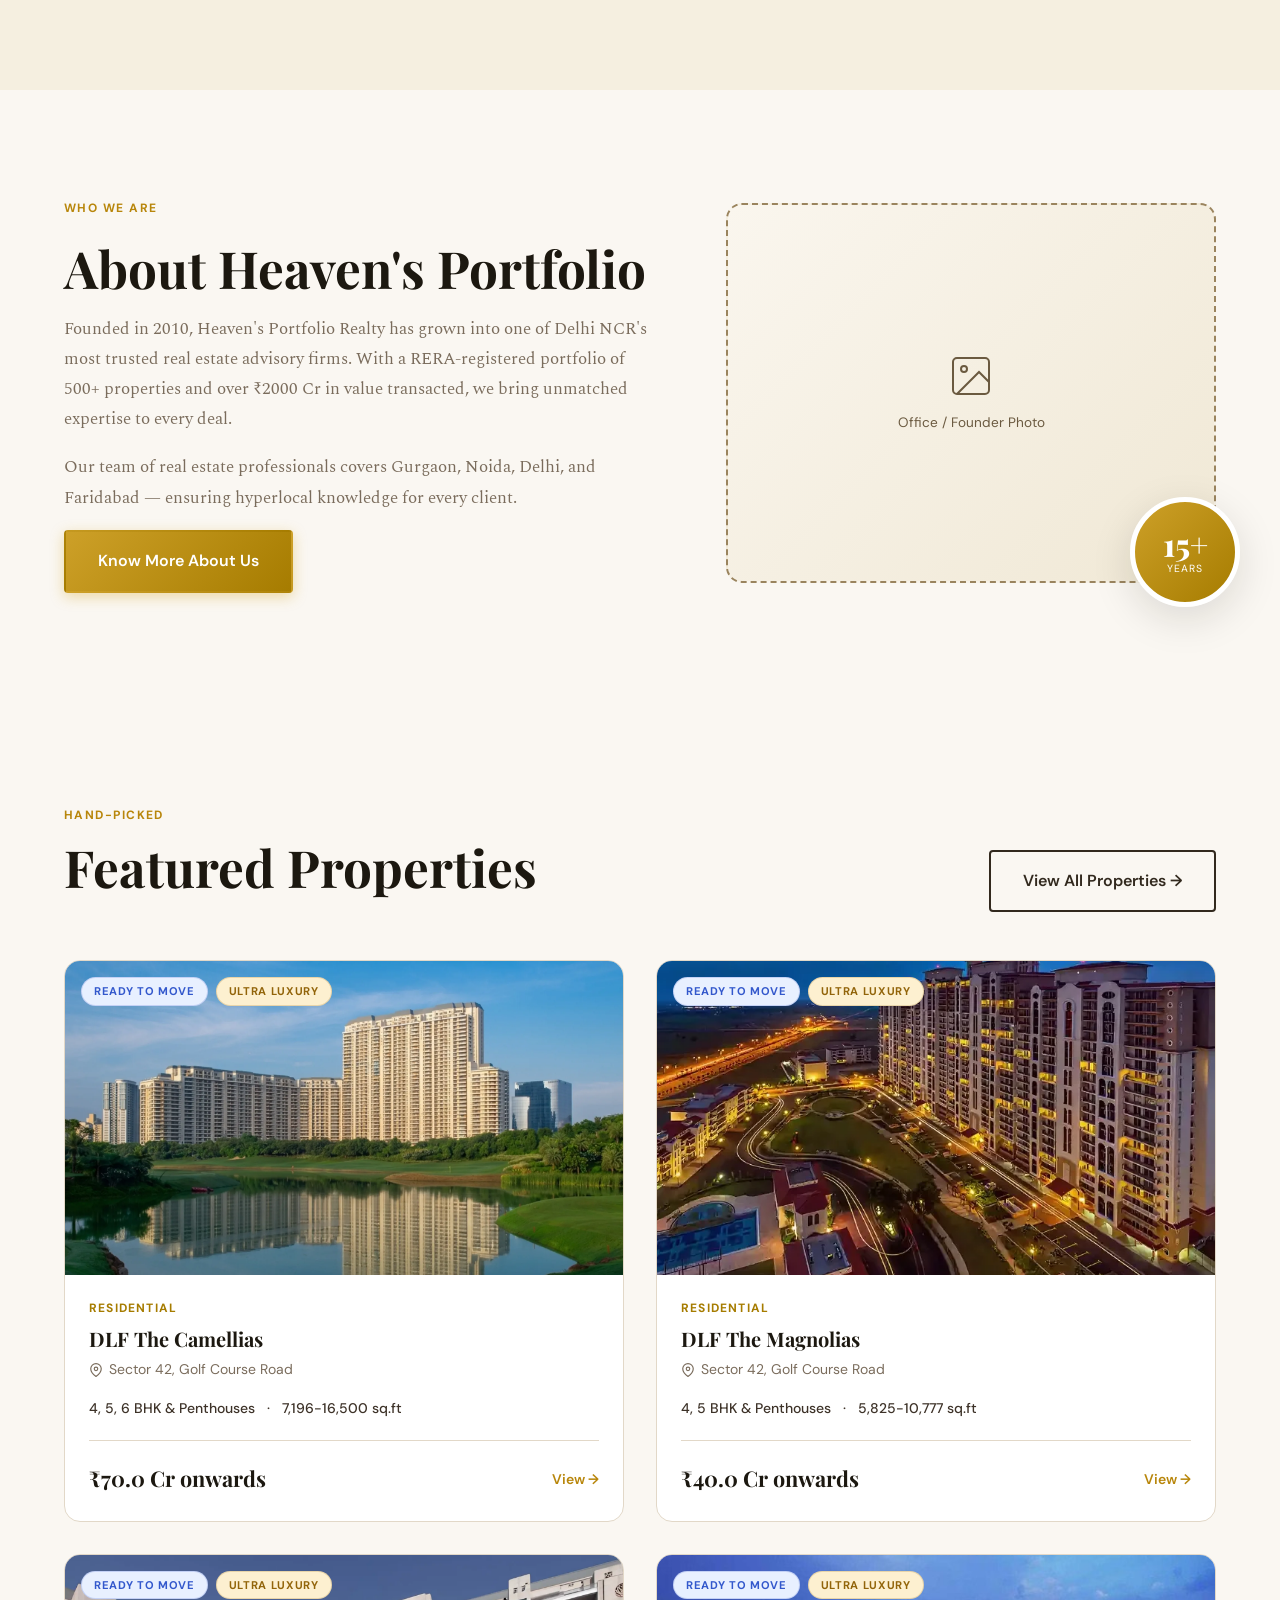
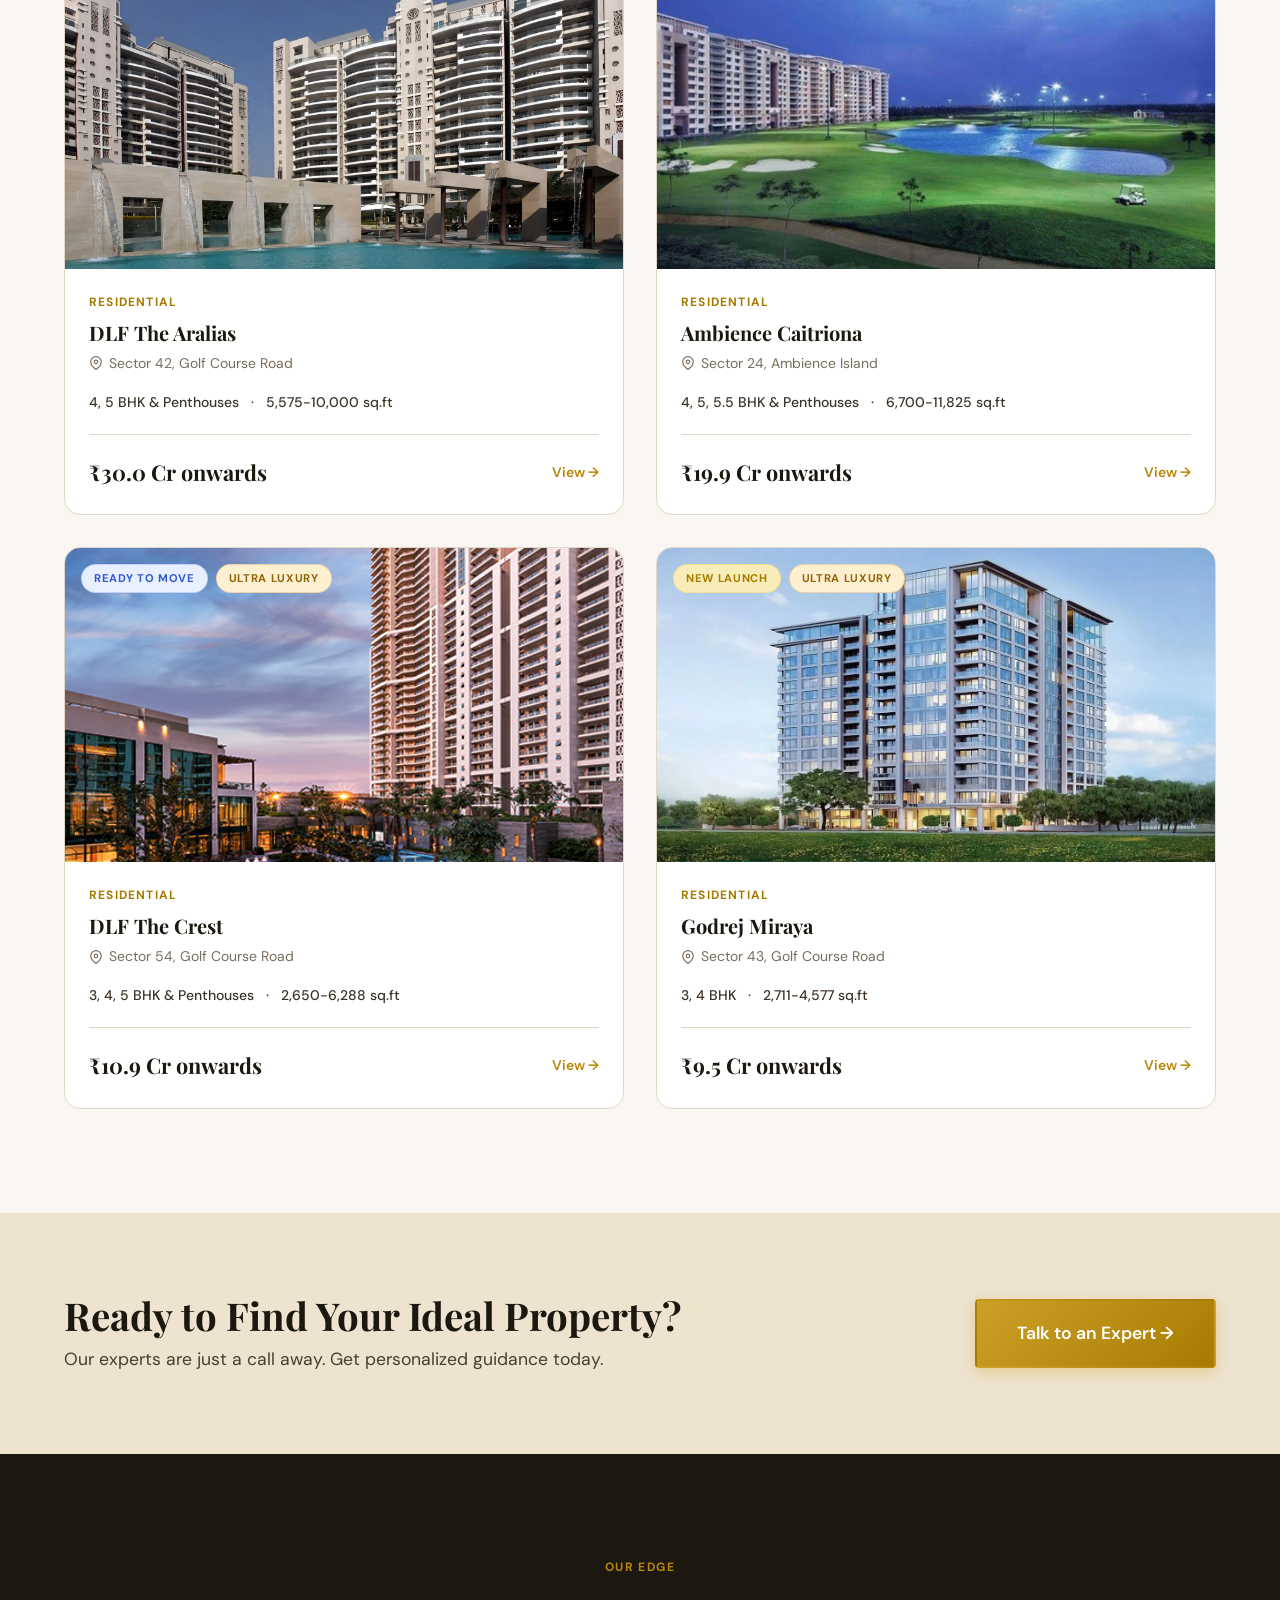
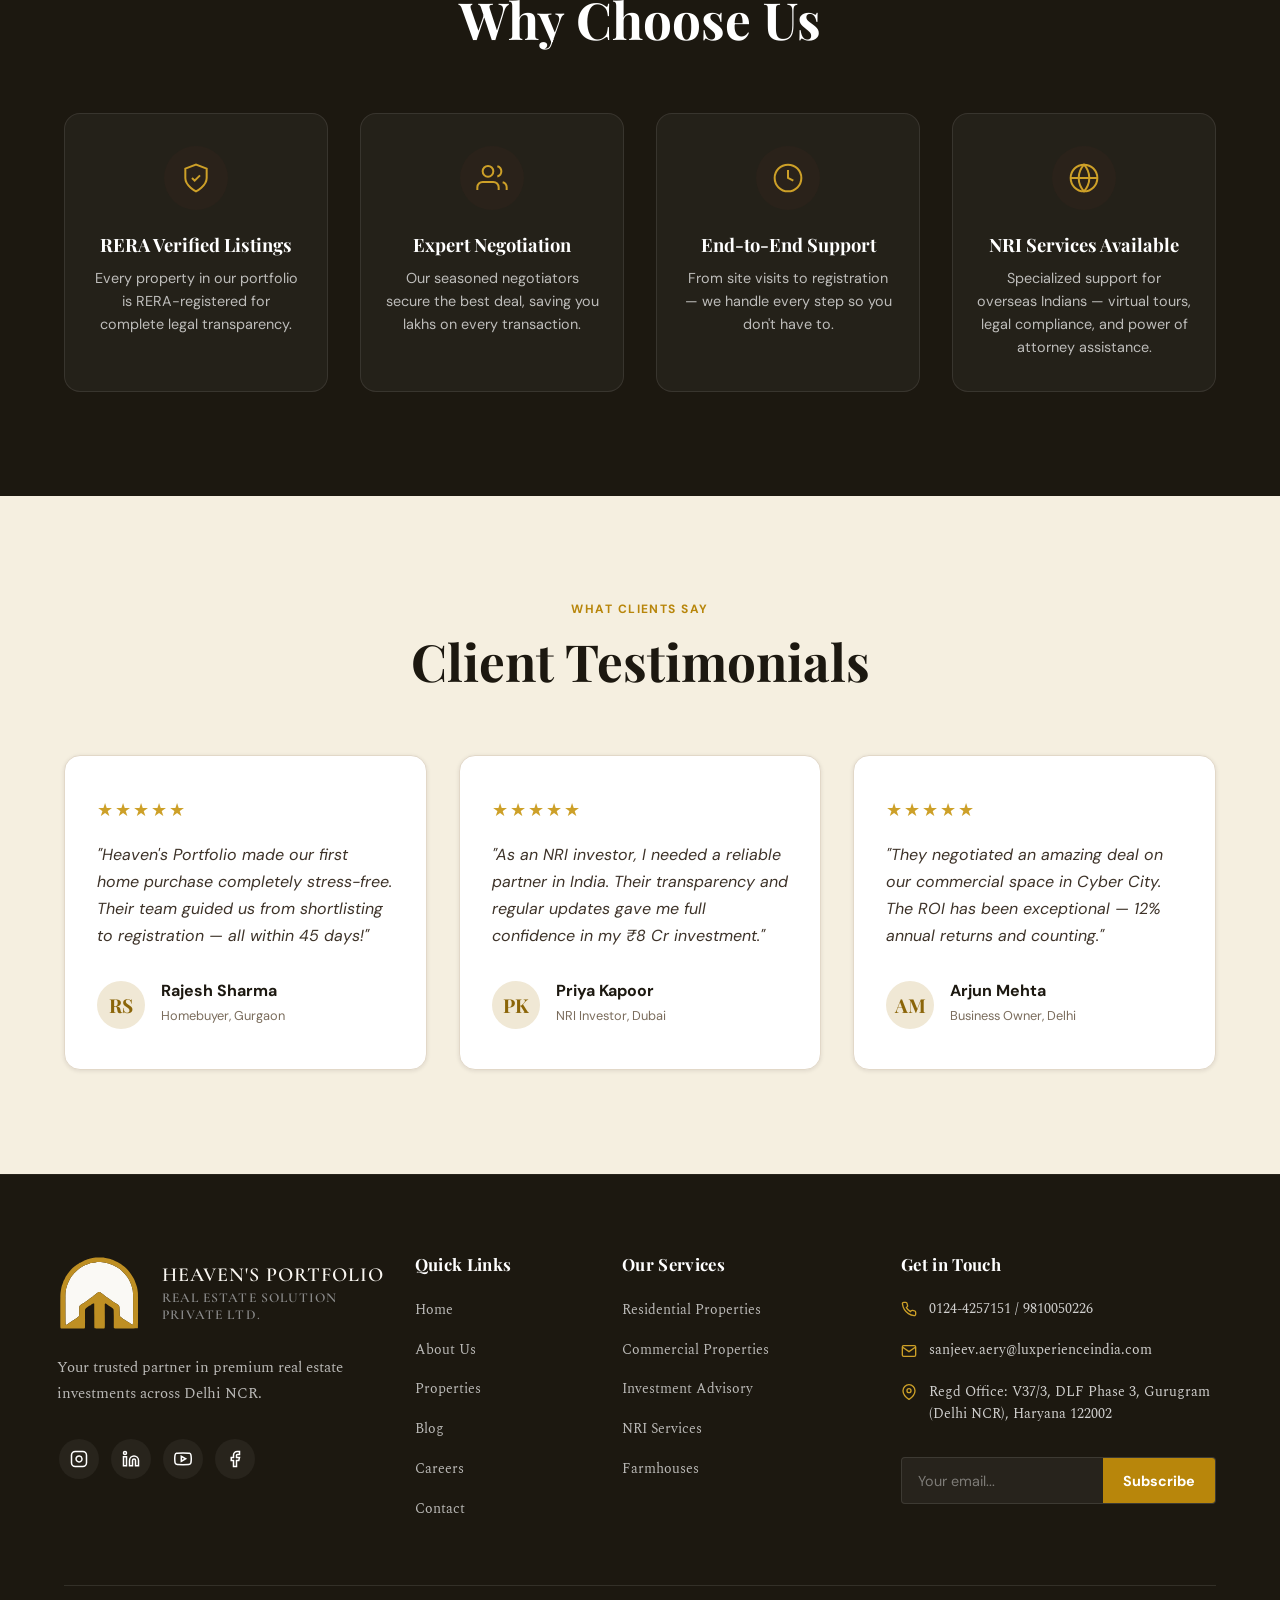
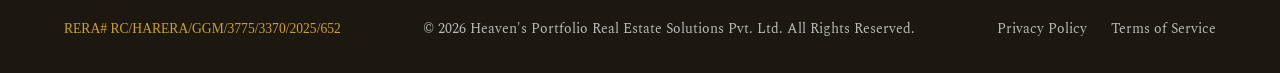
==== commit 54b28fc1: "fixed logo" ====
--- a/index.html
+++ b/index.html
@@ -16,7 +16,7 @@
   <header class="header header--dark" id="header">
     <div class="container header-inner">
       <a href="index.html" class="logo" id="logo">
-        <img src="logo-transparent.svg" alt="Heaven's Portfolio Realty" class="header-logo-img">
+        <img src="header_logo.svg" alt="Heaven's Portfolio Realty" class="header-logo-img">
         <div class="logo-wordmark">
           <span class="logo-name">Heaven's <em>Portfolio</em></span>
           <span class="logo-sub">Realty</span>
@@ -55,11 +55,11 @@
   <section class="hero" id="hero">
     <!-- Slideshow backgrounds -->
     <div class="hero-slides">
-      <div class="hero-slide active" style="background-image:url('https://images.unsplash.com/photo-1600596542815-ffad4c1539a9?w=1920&q=80')"></div>
-      <div class="hero-slide" style="background-image:url('https://images.unsplash.com/photo-1600607687920-4e2a09cf159d?w=1920&q=80')"></div>
-      <div class="hero-slide" style="background-image:url('https://images.unsplash.com/photo-1512917774080-9991f1c4c750?w=1920&q=80')"></div>
-      <div class="hero-slide" style="background-image:url('https://images.unsplash.com/photo-1564013799919-ab600027ffc6?w=1920&q=80')"></div>
+      <div class="hero-slide active" style="background-image:url('https://images.unsplash.com/photo-1600607687920-4e2a09cf159d?w=1920&q=80')"></div>
+      <div class="hero-slide" style="background-image:url('hero_banner/camelias.jpg')"></div>
       <div class="hero-slide" style="background-image:url('https://images.unsplash.com/photo-1486406146926-c627a92ad1ab?w=1920&q=80')"></div>
+      <div class="hero-slide" style="background-image:url('hero_banner/8.jpg')"></div>
+      <div class="hero-slide" style="background-image:url('hero_banner/9.jpg')"></div>
     </div>
     <div class="hero-overlay"></div>
     <div class="container hero-content">
@@ -282,7 +282,7 @@
       <div class="footer-grid">
         <div class="footer-col">
           <a href="index.html" class="footer-logo">
-            <img src="logo-transparent.svg" alt="Heaven's Portfolio Logo" class="footer-logo-img">
+            <img src="logo 1 (Traced).svg" alt="Heaven's Portfolio Logo" class="footer-logo-img">
             <div class="logo-wordmark">
               <span class="logo-name">Heaven's <em>Portfolio</em></span>
               <span class="logo-sub">REAL ESTATE SOLUTION<br>PRIVATE LTD.</span>
--- a/css/style.css
+++ b/css/style.css
@@ -79,6 +79,9 @@
   overflow-x: hidden;
   -webkit-font-smoothing: antialiased;
 }
+body.page-about {
+  font-family: 'Spectral', serif;
+}
 img { max-width:100%; display:block; }
 a { text-decoration:none; color:inherit; }
 ul { list-style:none; }
@@ -285,7 +288,9 @@
   width: auto;
   display: block;
   flex-shrink: 0;
-  transition: height var(--duration) var(--ease);
+  transition: height var(--duration) var(--ease), transform var(--duration) var(--ease);
+  transform: scale(1.12);
+  transform-origin: left center;
 }
 .header--dark .header-logo-img,
 .header.scrolled .header-logo-img { height: 65px; }
@@ -814,14 +819,14 @@
 /* ================================================================
    FOOTER
    ================================================================ */
-.footer { background: #1C1810; color: rgba(255,255,255,.7); padding: 5rem 0 2rem; border-top: 1px solid rgba(255,255,255,.05); }
+.footer { background: #1C1810; color: rgba(255,255,255,.7); padding: 5rem 0 2rem; border-top: 1px solid rgba(255,255,255,.05); font-family: 'Spectral', serif; }
 .footer-grid { display: grid; grid-template-columns: 2fr 1fr 1.5fr 2fr; gap: 4rem; margin-bottom: 4rem; }
 .footer-logo { margin-bottom: 1.5rem; display: inline-flex; }
-.footer-tagline { font-size: .95rem; line-height: 1.7; margin-bottom: 2rem; max-width: 320px; }
-.footer-social { display: flex; gap: .75rem; }
+.footer-tagline { font-size: .95rem; line-height: 1.7; margin-bottom: 2rem; max-width: 320px; transform: translateX(-7px); }
+.footer-social { display: flex; gap: .75rem; transform: translateX(-5px); }
 .social-link { width: 40px; height: 40px; border-radius: 50%; background: rgba(255,255,255,.05); display: flex; align-items: center; justify-content: center; color: var(--white); transition: background var(--duration); }
 .social-link:hover { background: #B8860B; }
-.footer-col h4 { color: var(--white); font-family: var(--font-body); font-size: 1.05rem; font-weight: 700; margin-bottom: 1.5rem; letter-spacing: .02em; }
+.footer-col h4 { color: var(--white); font-size: 1.05rem; font-weight: 700; margin-bottom: 1.5rem; letter-spacing: .02em; }
 .footer-links { display: flex; flex-direction: column; gap: 1rem; }
 .footer-links a { font-size: .9rem; transition: color var(--duration); display: inline-flex; width: fit-content; }
 .footer-links a:hover { color: #DFB642; }
@@ -865,7 +870,7 @@
    ABOUT PAGE
    ================================================================ */
 .story-grid { display: grid; grid-template-columns: 1fr 1fr; gap: 4rem; align-items: center; }
-.story-content p { margin-bottom: 1.25rem; font-size: 1.05rem; color: var(--gray-600); line-height: 1.7; }
+.story-content p { margin-bottom: 1.25rem; font-size: 1.05rem; color: var(--gray-600); line-height: 1.7; font-family: 'Spectral', serif; }
 .story-content p:last-of-type { font-size: 1.15rem; font-weight: 500; color: var(--green-900); padding-left: 1.5rem; border-left: 3px solid #B8860B; margin-top: 2rem; }
 .team-grid { display: grid; grid-template-columns: repeat(4, 1fr); gap: 2rem; margin-top: 3rem; }
 .team-card { text-align: center; }
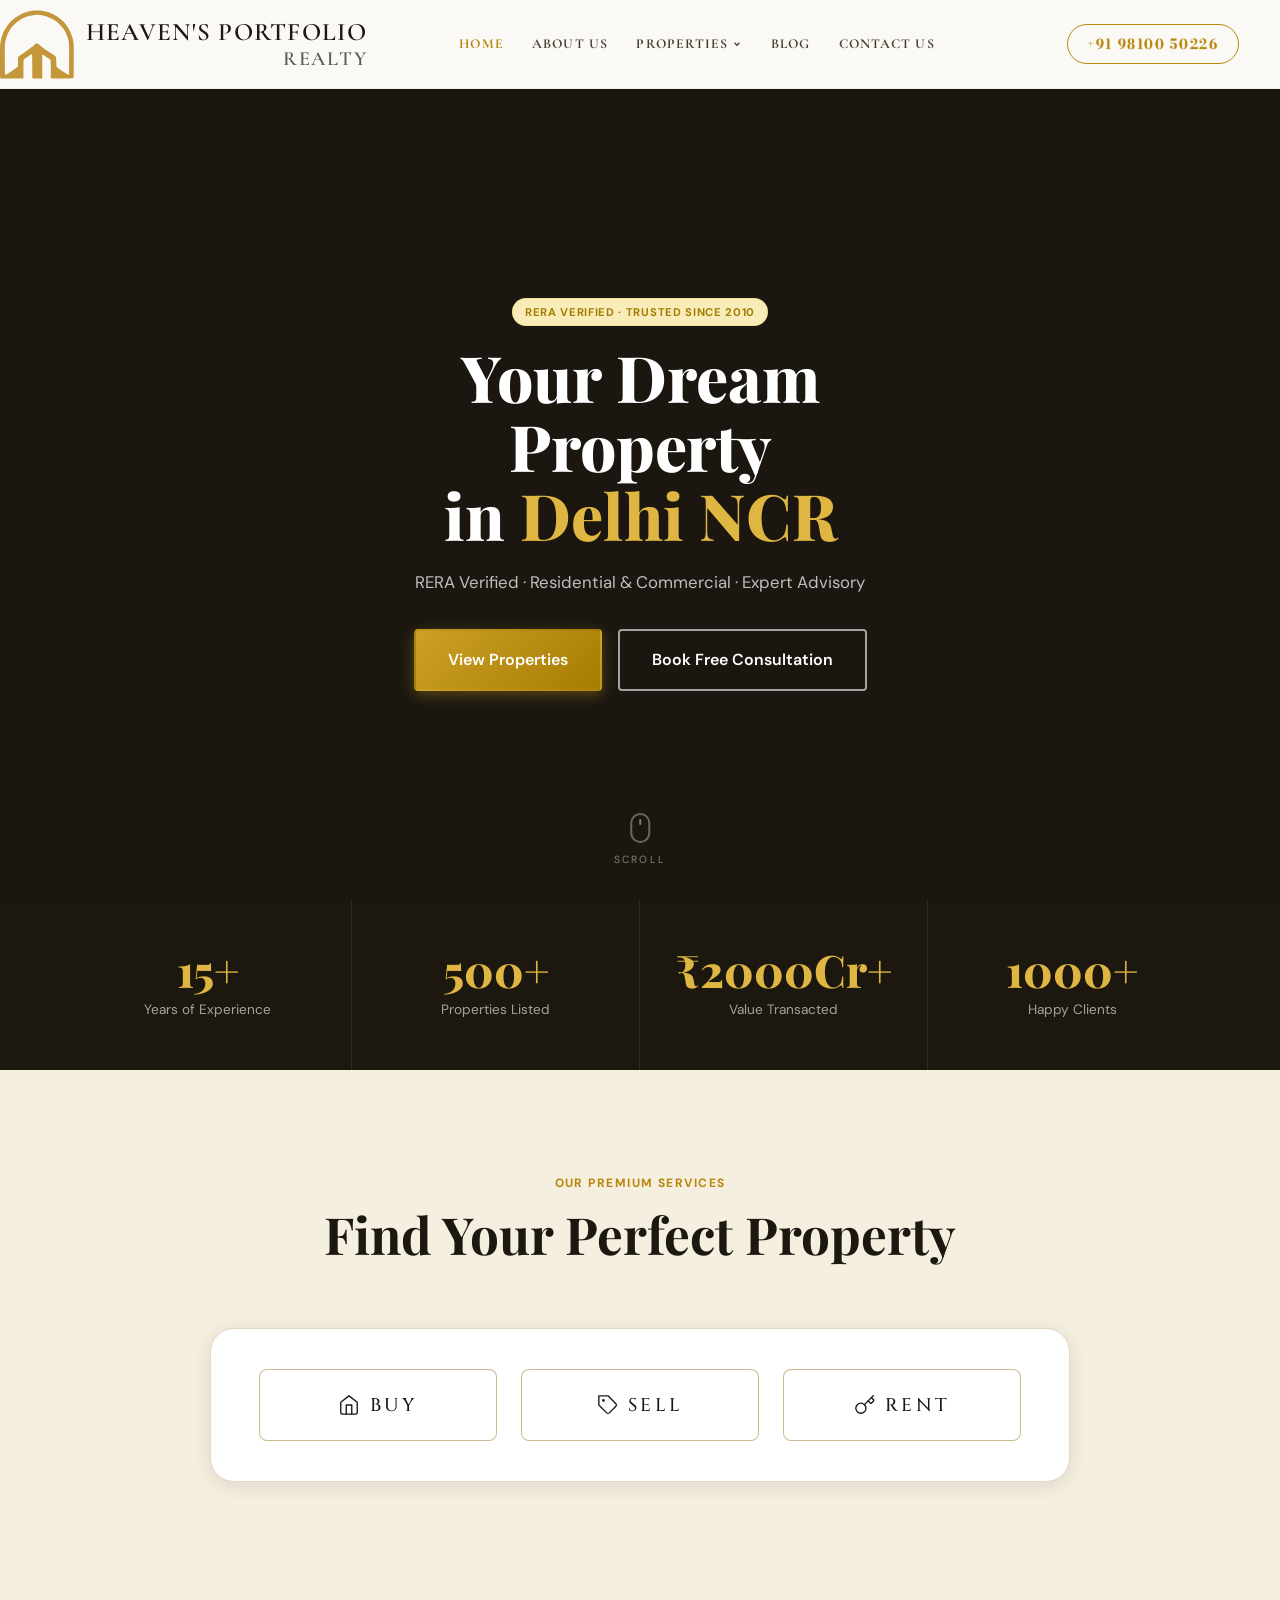
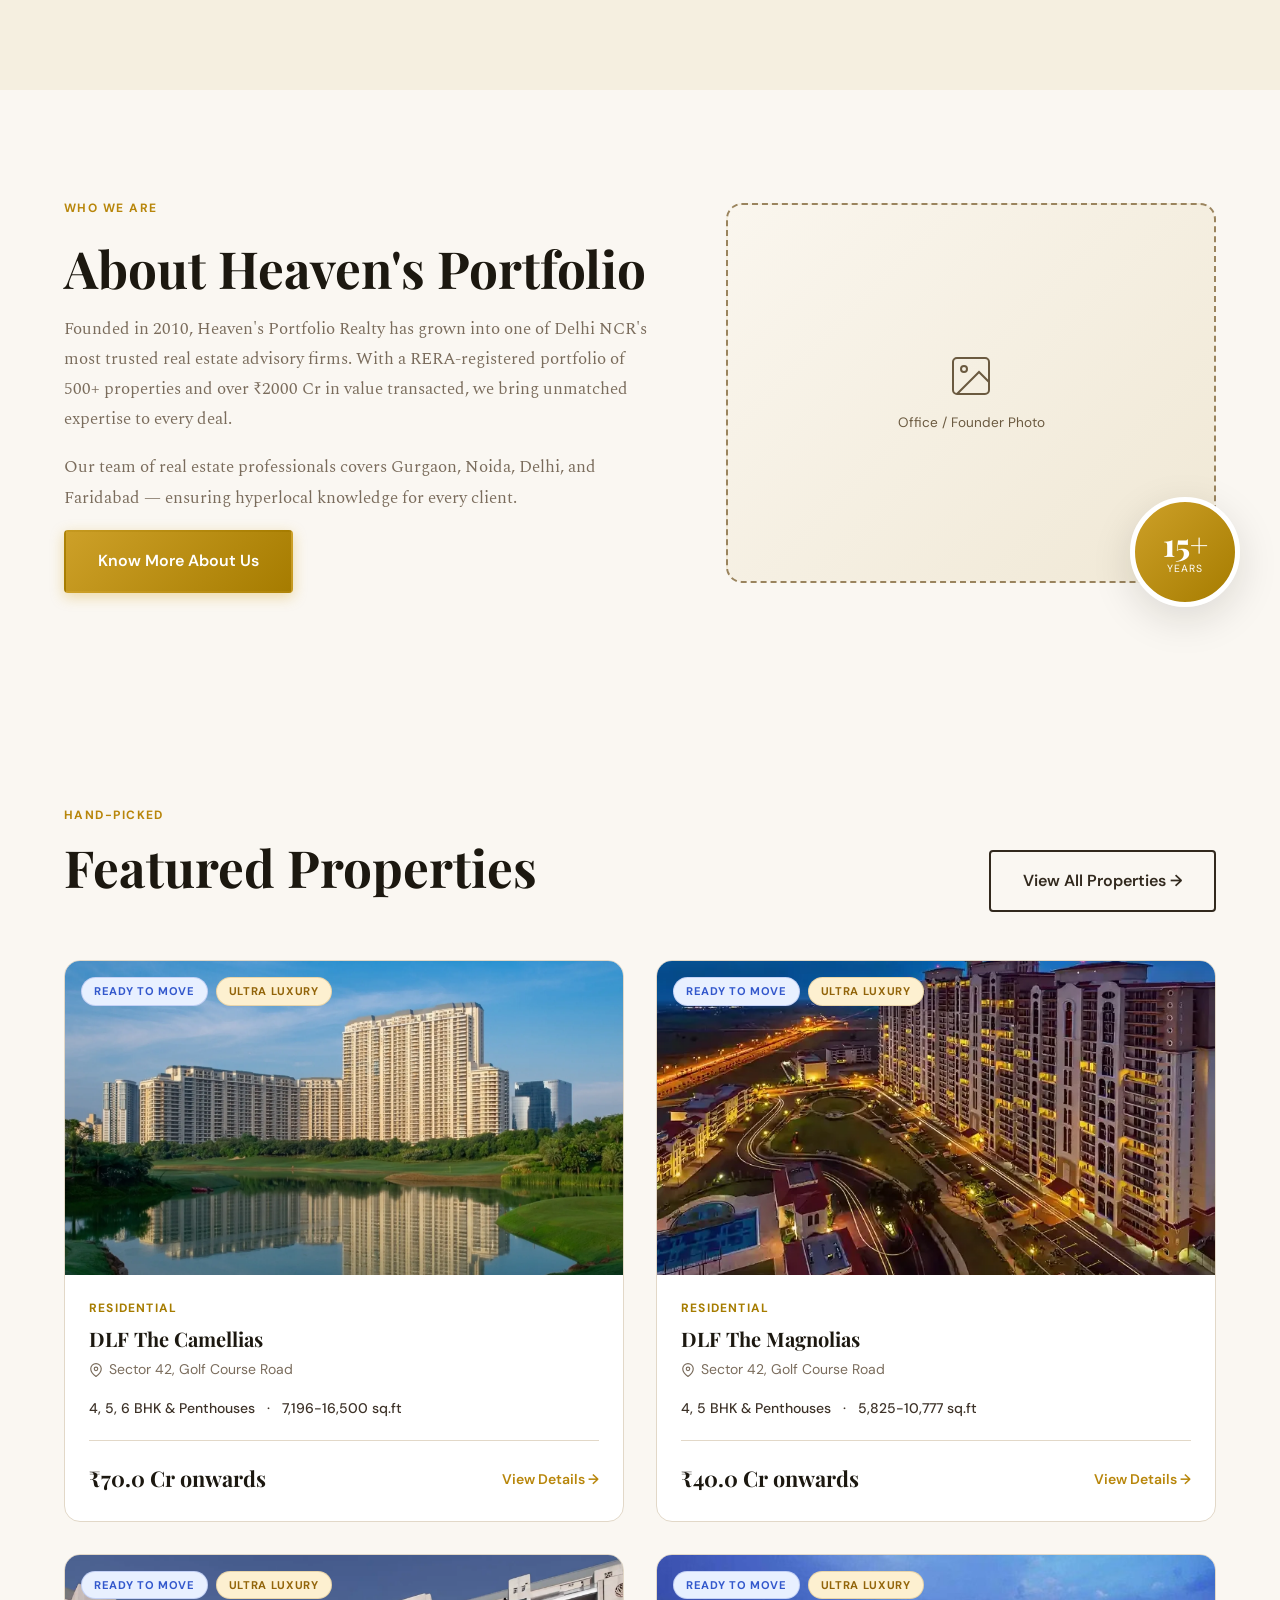
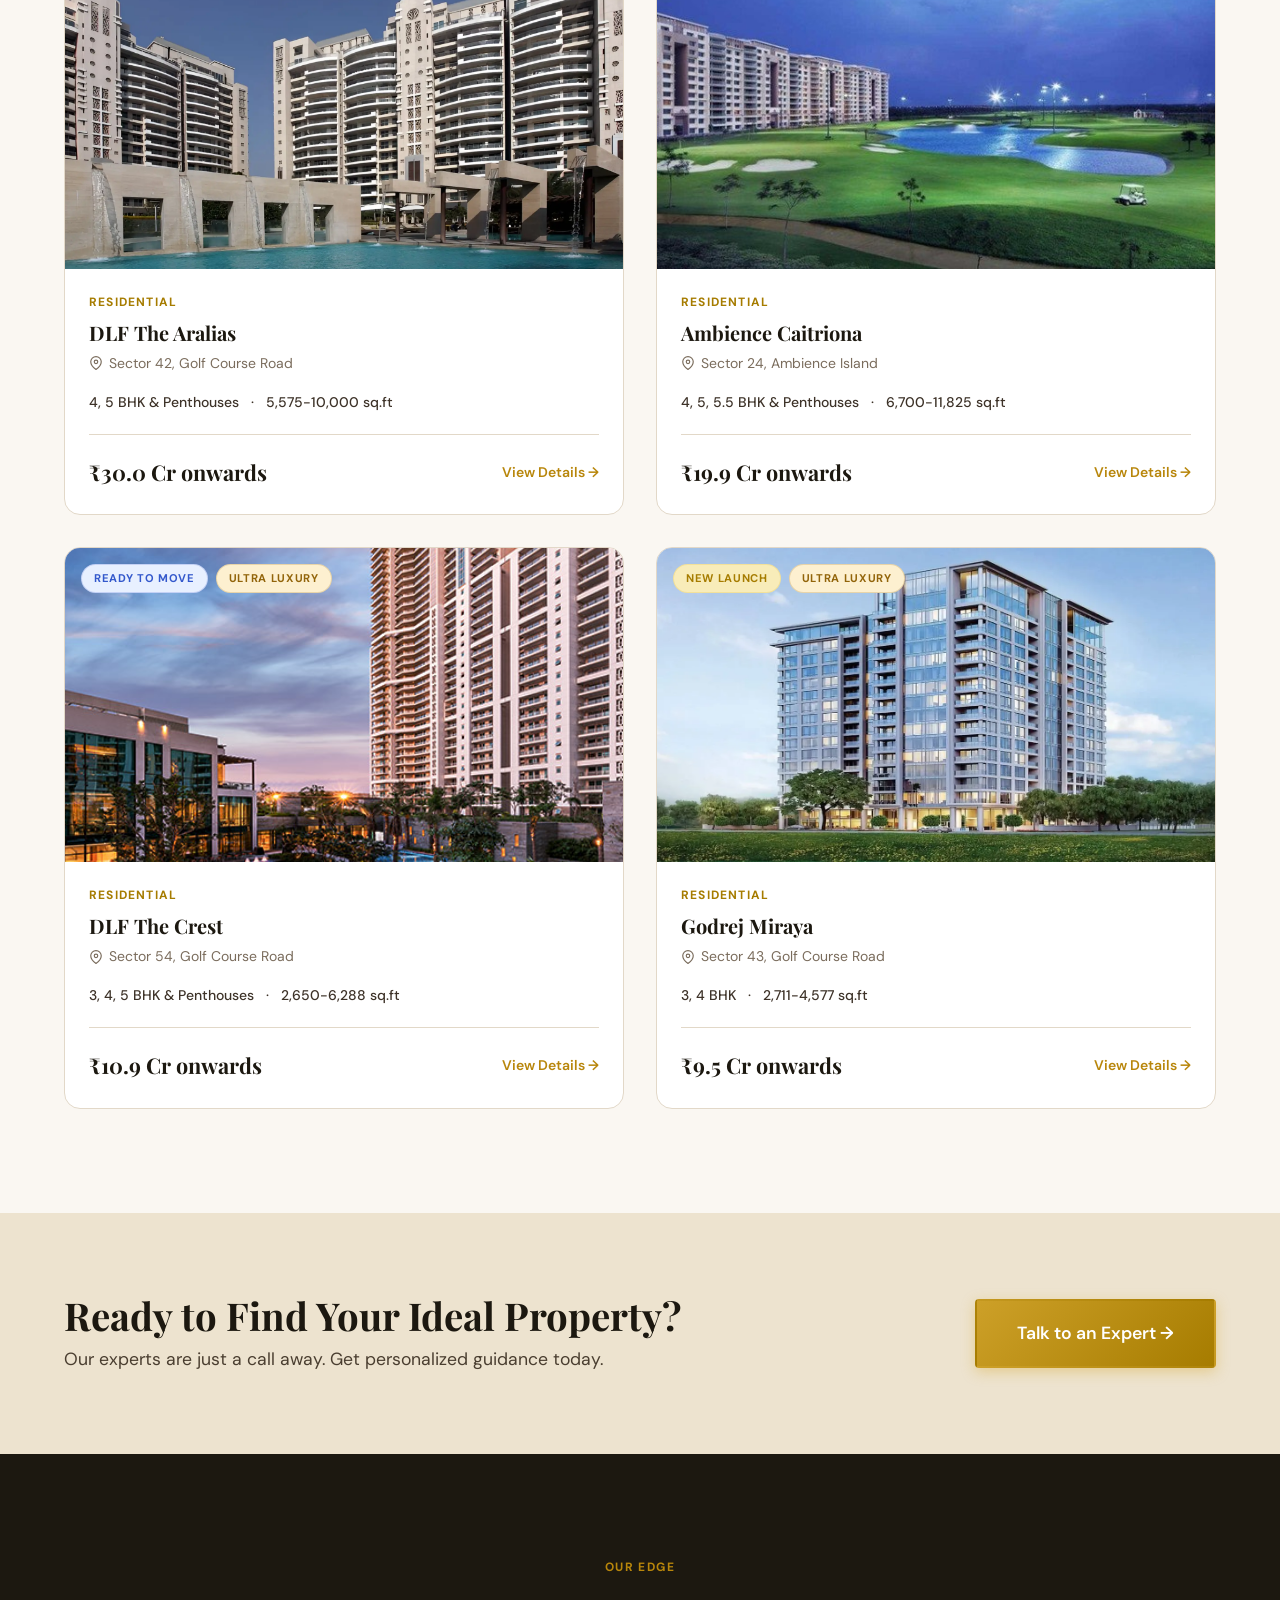
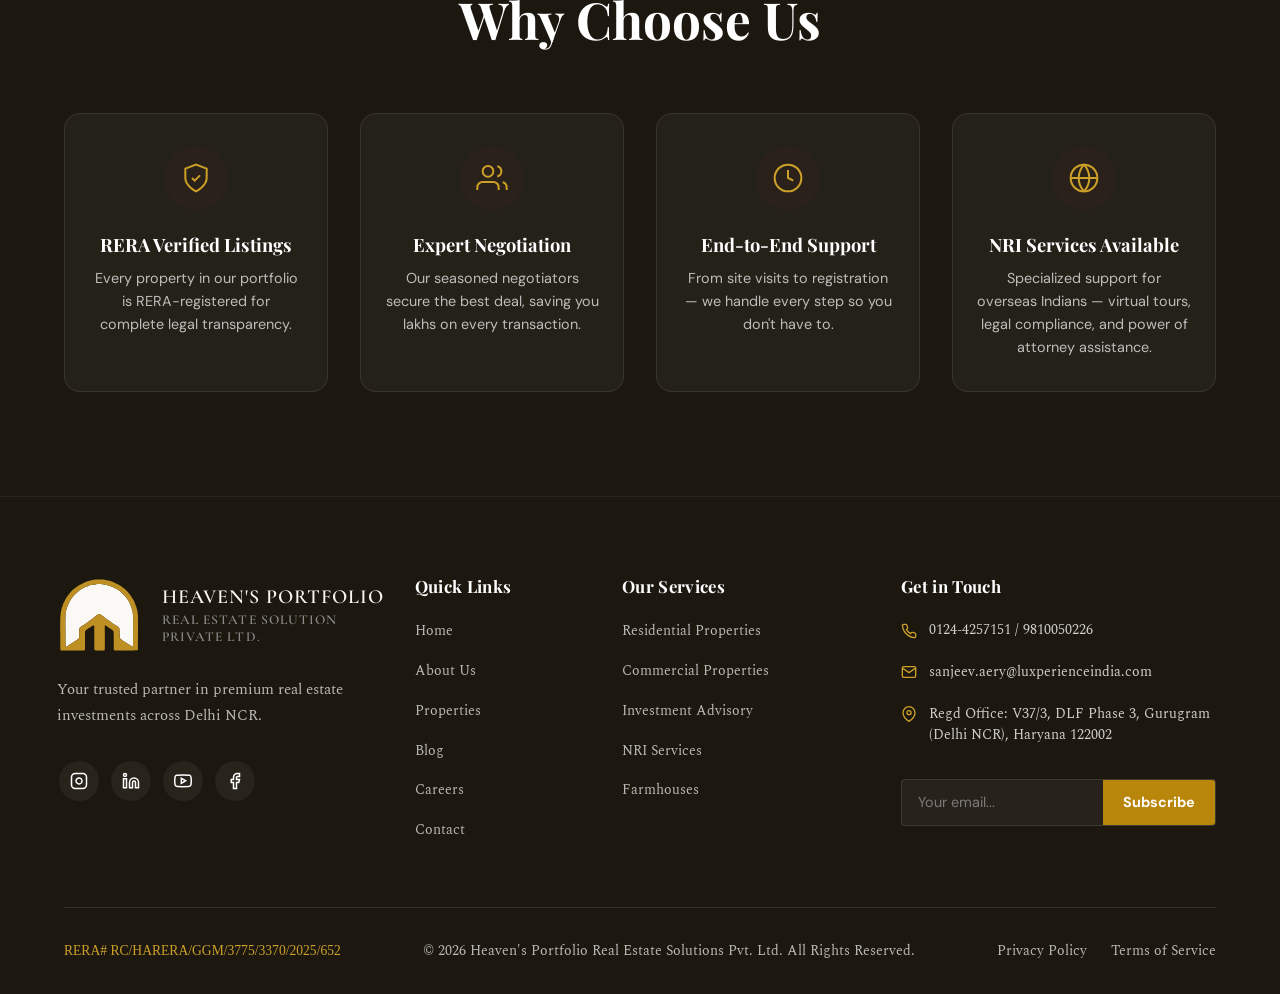
==== commit 0d88cf23: "refined 19-05" ====
--- a/index.html
+++ b/index.html
@@ -56,10 +56,10 @@
     <!-- Slideshow backgrounds -->
     <div class="hero-slides">
       <div class="hero-slide active" style="background-image:url('https://images.unsplash.com/photo-1600607687920-4e2a09cf159d?w=1920&q=80')"></div>
+      <div class="hero-slide" style="background-image:url('hero_banner/oberoi_360.jpg')"></div>
+      <div class="hero-slide" style="background-image:url('hero_banner/9.jpg')"></div>
       <div class="hero-slide" style="background-image:url('hero_banner/camelias.jpg')"></div>
       <div class="hero-slide" style="background-image:url('https://images.unsplash.com/photo-1486406146926-c627a92ad1ab?w=1920&q=80')"></div>
-      <div class="hero-slide" style="background-image:url('hero_banner/8.jpg')"></div>
-      <div class="hero-slide" style="background-image:url('hero_banner/9.jpg')"></div>
     </div>
     <div class="hero-overlay"></div>
     <div class="container hero-content">
@@ -229,7 +229,8 @@
     </div>
   </section>
 
-  <!-- ========== TESTIMONIALS ========== -->
+  <!-- ========== TESTIMONIALS (Hidden until real reviews are available) ========== -->
+  <!--
   <section class="section testimonials" id="testimonials">
     <div class="container">
       <div class="section-header center">
@@ -273,6 +274,7 @@
       </div>
     </div>
   </section>
+  -->
 
 
 
--- a/css/style.css
+++ b/css/style.css
@@ -1219,3 +1219,629 @@
   box-shadow: 0 8px 24px rgba(212,160,23,.45);
   transform: translateY(-3px) scale(1.05);
 }
+
+/* ==========================================================================
+   SINGLE PROPERTY TEMPLATE
+   ========================================================================== */
+
+/* --- Hero Section --- */
+.single-property-hero {
+  position: relative;
+  height: 80vh;
+  min-height: 600px;
+  display: flex;
+  align-items: flex-end;
+  padding-bottom: 5rem;
+  margin-top: 89px; /* Header offset */
+  color: var(--white);
+  overflow: hidden;
+}
+
+.sph-image-placeholder {
+  position: absolute;
+  inset: 0;
+  background-color: var(--gray-300);
+  background-image: repeating-linear-gradient(45deg, transparent, transparent 10px, rgba(0,0,0,0.03) 10px, rgba(0,0,0,0.03) 20px);
+  z-index: 0;
+}
+
+.sph-overlay {
+  position: absolute;
+  inset: 0;
+  background: linear-gradient(to top, rgba(16, 24, 32, 0.9) 0%, rgba(16, 24, 32, 0.3) 50%, rgba(16, 24, 32, 0.1) 100%);
+  z-index: 1;
+}
+
+.sph-content {
+  position: relative;
+  z-index: 2;
+  width: 100%;
+}
+
+.sph-content .badge {
+  margin-bottom: 1.5rem;
+}
+
+.sph-title {
+  font-family: var(--font-heading);
+  font-size: clamp(3rem, 5vw, 4.5rem);
+  font-weight: 600;
+  margin-bottom: 1rem;
+  line-height: 1.1;
+}
+
+.sph-location {
+  display: flex;
+  align-items: center;
+  gap: 0.5rem;
+  font-size: 1.25rem;
+  color: rgba(255, 255, 255, 0.85);
+  margin-bottom: 1.5rem;
+  font-family: var(--font-body);
+}
+
+.sph-price {
+  font-family: var(--font-heading);
+  font-size: 2.5rem;
+  color: var(--gold);
+  font-weight: 500;
+  display: flex;
+  align-items: baseline;
+  gap: 0.5rem;
+}
+
+.sph-price-label {
+  font-family: var(--font-body);
+  font-size: 1rem;
+  color: rgba(255,255,255,0.7);
+  text-transform: uppercase;
+  letter-spacing: 1px;
+}
+
+/* --- Specs Bar --- */
+.property-specs-bar {
+  background: var(--white);
+  border-bottom: 1px solid var(--gray-200);
+  padding: 2rem 0;
+}
+
+.specs-container {
+  display: flex;
+  justify-content: space-between;
+  flex-wrap: wrap;
+  gap: 2rem;
+}
+
+.spec-item {
+  margin: 0 auto 2rem;
+}
+/* 3-button panel variant */
+.action-panel--3 {
+  grid-template-columns: repeat(3, 1fr);
+  max-width: 860px;
+  gap: 1.5rem;
+}
+.action-col { display: flex; flex-direction: column; gap: 1rem; }
+.action-col-label { font-size: .75rem; font-weight: 700; letter-spacing: .1em; text-transform: uppercase; color: var(--gray-400); text-align: center; margin-bottom: .25rem; }
+.action-btn { width: 100%; padding: 1rem 1.5rem; border: 1px solid rgba(146, 100, 10, 0.45); border-radius: var(--radius-md); font-size: 1rem; font-weight: 500; font-family: 'Cinzel', serif; color: #1C1810; background: #FFFFFF; cursor: pointer; transition: all var(--duration) var(--ease); letter-spacing: 0.18em; display: flex; align-items: center; justify-content: center; gap: 0.6rem; }
+.action-btn:hover { border: 1px solid rgba(146, 100, 10, 0.90); color: #8B6508; background: #FDF9E6; transform: translateY(-2px); box-shadow: var(--shadow-md); }
+.action-btn.active { background: #1C1810; border-color: #1C1810; color: #FFFFFF; box-shadow: 0 4px 14px rgba(26,23,20,.25); }
+.action-btn.active svg { stroke: #FFFFFF; }
+.action-btn--large { padding: 1.4rem 1.5rem; font-size: 1.15rem; }
+.action-divider { width: 1px; background: var(--gray-200); align-self: stretch; margin: 1.5rem 0; }
+
+.buy-expand { max-height: 0; overflow: hidden; transition: max-height .6s var(--ease), opacity .4s var(--ease); opacity: 0; }
+.buy-expand.open { max-height: 1000px; opacity: 1; padding-top: 2.5rem; }
+.buy-expand-header { display: flex; align-items: center; justify-content: space-between; margin-bottom: 1.75rem; }
+.buy-toggle { display: flex; gap: .5rem; background: var(--gray-100); border-radius: var(--radius-full); padding: .3rem; }
+.tog-btn { padding: .5rem 1.25rem; border-radius: var(--radius-full); font-size: .85rem; font-weight: 600; font-family: var(--font-body); color: var(--gray-500); background: transparent; border: none; cursor: pointer; transition: all .25s var(--ease); }
+.tog-btn.active { background: var(--white); color: var(--green-900); box-shadow: var(--shadow-sm); }
+
+.filter-select { padding: .6rem 1.5rem .6rem 1rem; border: 1px solid var(--gray-300); border-radius: var(--radius-full); font-size: .9rem; font-weight: 500; font-family: var(--font-body); color: var(--gray-700); background: var(--white); cursor: pointer; transition: all var(--duration); }
+.filter-select:focus { border-color: var(--gold-500); outline: none; }
+
+/* ================================================================
+   FORM PAGES (SELL / RENT-LEASE)
+   ================================================================ */
+.form-page-header { background: var(--green-900); padding: 7rem 0 2.5rem; }
+.back-btn { display: inline-flex; align-items: center; gap: .4rem; color: rgba(255,255,255,.6); font-size: .85rem; font-weight: 500; margin-bottom: 1.25rem; transition: color var(--duration); }
+.back-btn:hover { color: var(--gold-300); }
+.form-page-title { font-size: clamp(2rem, 4vw, 3rem); color: var(--white); margin-bottom: .5rem; }
+.form-page-sub { color: rgba(255,255,255,.7); font-size: 1rem; }
+
+.form-page-grid { display: grid; grid-template-columns: 1.4fr 1fr; gap: 3rem; align-items: start; }
+.form-card { background: var(--white); border: 1px solid var(--gray-200); border-radius: var(--radius-lg); padding: 2.5rem; box-shadow: var(--shadow-md); position: relative; }
+
+.form-page-info { display: flex; flex-direction: column; gap: 1.25rem; padding-top: .5rem; }
+.info-card { background: var(--white); border: 1px solid var(--gray-200); border-radius: var(--radius-md); padding: 1.5rem; display: flex; gap: 1rem; align-items: flex-start; transition: box-shadow var(--duration); }
+.info-card:hover { box-shadow: var(--shadow-md); }
+.info-icon { font-size: 1.75rem; flex-shrink: 0; line-height: 1; }
+.info-card h4 { font-family: var(--font-body); font-size: 1rem; margin-bottom: .3rem; }
+.info-card p { color: var(--gray-500); font-size: .875rem; line-height: 1.6; }
+
+.success-icon { width: 80px; height: 80px; background: var(--green-100); color: var(--green-600); border-radius: 50%; display: flex; align-items: center; justify-content: center; margin: 0 auto 1.5rem; }
+.form-success { text-align: center; padding: 2rem; }
+.form-success h3 { font-family: var(--font-body); font-size: 1.75rem; margin-bottom: .75rem; }
+.form-success p { color: var(--gray-500); font-size: 1rem; }
+
+.form-group-label { display: block; font-size: .85rem; font-weight: 600; color: var(--gray-700); margin-bottom: .75rem; }
+.rl-toggle { display: flex; gap: 1rem; margin-bottom: 1.5rem; }
+.rl-option { cursor: pointer; flex: 1; }
+.rl-option input[type="radio"] { display: none; }
+.rl-option-box { display: block; text-align: center; padding: 1rem; border: 2px solid var(--gray-300); border-radius: var(--radius-md); font-size: 1rem; font-weight: 600; color: var(--gray-700); transition: all var(--duration) var(--ease); }
+.rl-option input[type="radio"]:checked + .rl-option-box { border-color: var(--green-700); background: var(--green-50); color: var(--green-800); }
+.rl-option:hover .rl-option-box { border-color: var(--gold-400); }
+
+@media (max-width: 768px) {
+  .action-panel { grid-template-columns: 1fr; padding: 1.75rem; gap: 1rem; }
+  .action-panel--3 { grid-template-columns: 1fr; }
+  .action-divider { width: 100%; height: 1px; margin: 0; }
+  .form-page-grid { grid-template-columns: 1fr; }
+  .buy-expand-header { flex-direction: column; align-items: flex-start; gap: 1rem; }
+}
+
+/* ================================================================
+   BACK TO TOP BUTTON
+   ================================================================ */
+#back-to-top {
+  position: fixed;
+  bottom: 2rem;
+  right: 2rem;
+  z-index: 999;
+  width: 52px;
+  height: 52px;
+  border-radius: 50%;
+  background: linear-gradient(135deg, var(--green-700), var(--green-900));
+  color: var(--white);
+  border: none;
+  box-shadow: 0 6px 20px rgba(26,23,20,.35);
+  cursor: pointer;
+  display: flex;
+  align-items: center;
+  justify-content: center;
+  opacity: 0;
+  transform: translateY(12px) scale(0.9);
+  pointer-events: none;
+  transition: opacity .35s var(--ease), transform .35s var(--ease), background .25s;
+}
+#back-to-top.visible {
+  opacity: 1;
+  transform: translateY(0) scale(1);
+  pointer-events: auto;
+}
+#back-to-top:hover {
+  background: linear-gradient(135deg, var(--gold-500), var(--gold-700, #8b5e00));
+  box-shadow: 0 8px 24px rgba(212,160,23,.45);
+  transform: translateY(-3px) scale(1.05);
+}
+
+/* ==========================================================================
+   SINGLE PROPERTY TEMPLATE
+   ========================================================================== */
+
+/* --- Hero Section --- */
+.single-property-hero {
+  position: relative;
+  height: 80vh;
+  min-height: 600px;
+  display: flex;
+  align-items: flex-end;
+  padding-bottom: 5rem;
+  margin-top: 89px; /* Header offset */
+  color: var(--white);
+  overflow: hidden;
+}
+
+.sph-image-placeholder {
+  position: absolute;
+  inset: 0;
+  background-color: var(--gray-300);
+  background-image: repeating-linear-gradient(45deg, transparent, transparent 10px, rgba(0,0,0,0.03) 10px, rgba(0,0,0,0.03) 20px);
+  z-index: 0;
+}
+
+.sph-overlay {
+  position: absolute;
+  inset: 0;
+  background: linear-gradient(to top, rgba(16, 24, 32, 0.9) 0%, rgba(16, 24, 32, 0.3) 50%, rgba(16, 24, 32, 0.1) 100%);
+  z-index: 1;
+}
+
+.sph-content {
+  position: relative;
+  z-index: 2;
+  width: 100%;
+}
+
+.sph-content .badge {
+  margin-bottom: 1.5rem;
+}
+
+.sph-title {
+  font-family: var(--font-heading);
+  font-size: clamp(3rem, 5vw, 4.5rem);
+  font-weight: 600;
+  margin-bottom: 1rem;
+  line-height: 1.1;
+}
+
+.sph-location {
+  display: flex;
+  align-items: center;
+  gap: 0.5rem;
+  font-size: 1.25rem;
+  color: rgba(255, 255, 255, 0.85);
+  margin-bottom: 1.5rem;
+  font-family: var(--font-body);
+}
+
+.sph-price {
+  font-family: var(--font-heading);
+  font-size: 2.5rem;
+  color: var(--gold);
+  font-weight: 500;
+  display: flex;
+  align-items: baseline;
+  gap: 0.5rem;
+}
+
+.sph-price-label {
+  font-family: var(--font-body);
+  font-size: 1rem;
+  color: rgba(255,255,255,0.7);
+  text-transform: uppercase;
+  letter-spacing: 1px;
+}
+
+/* --- Specs Bar --- */
+.property-specs-bar {
+  background: var(--white);
+  border-bottom: 1px solid var(--gray-200);
+  padding: 2rem 0;
+}
+
+.specs-container {
+  display: flex;
+  justify-content: space-between;
+  flex-wrap: wrap;
+  gap: 2rem;
+}
+
+.spec-item {
+  display: flex;
+  flex-direction: column;
+  gap: 0.25rem;
+}
+
+.spec-label {
+  font-size: 0.85rem;
+  text-transform: uppercase;
+  letter-spacing: 1.5px;
+  color: var(--gray-500);
+  font-weight: 500;
+}
+
+.spec-value {
+  font-size: 1.5rem;
+  font-family: var(--font-heading);
+  color: var(--green-900);
+}
+
+/* --- Main Layout --- */
+.single-property-content {
+  padding-top: 4rem;
+  padding-bottom: 6rem;
+  background-color: var(--ivory);
+}
+
+.property-layout {
+  display: block;
+}
+
+/* --- Content Sections --- */
+.property-section {
+  background: var(--white);
+  padding: 3.5rem;
+  border-radius: 4px;
+  box-shadow: 0 4px 20px rgba(0,0,0,0.03);
+  margin-bottom: 2rem;
+}
+
+.property-section .section-title {
+  font-size: 2rem;
+  margin-bottom: 2rem;
+  color: var(--green-900);
+  padding-bottom: 1rem;
+  border-bottom: 1px solid var(--gray-200);
+}
+
+/* Overview */
+.property-description {
+  font-family: 'Spectral', serif;
+  font-size: 1.15rem;
+  line-height: 1.8;
+  color: var(--gray-600);
+}
+
+.property-description p {
+  margin-bottom: 1.5rem;
+}
+
+.dropcap {
+  float: left;
+  font-size: 4.5rem;
+  line-height: 1;
+  padding-top: 4px;
+  padding-right: 12px;
+  font-family: var(--font-heading);
+  color: var(--gold);
+}
+
+.property-description blockquote {
+  font-size: 1.5rem;
+  font-style: italic;
+  color: var(--green-900);
+  margin: 3rem 0;
+  padding-left: 2rem;
+  border-left: 4px solid var(--gold);
+}
+
+/* Amenities */
+.amenities-grid {
+  display: grid;
+  grid-template-columns: repeat(auto-fill, minmax(200px, 1fr));
+  gap: 1.5rem;
+}
+
+.amenity-item {
+  display: flex;
+  align-items: center;
+  gap: 1rem;
+  font-family: var(--font-body);
+  font-size: 1.05rem;
+  color: var(--gray-700);
+}
+
+.amenity-icon-placeholder {
+  width: 48px;
+  height: 48px;
+  background-color: var(--ivory);
+  border-radius: 50%;
+  display: flex;
+  align-items: center;
+  justify-content: center;
+  border: 1px dashed var(--gray-300);
+}
+
+/* --- Property Gallery Slider --- */
+.property-gallery-slider {
+  width: 100%;
+  border-radius: 4px;
+  overflow: hidden;
+}
+
+.slide-image {
+  width: 100%;
+  height: 500px;
+  background-color: var(--ivory);
+  display: flex;
+  align-items: center;
+  justify-content: center;
+  border: 1px dashed var(--gray-300);
+  font-family: var(--font-heading);
+  font-size: 1.5rem;
+  color: var(--gray-500);
+}
+
+.swiper-button-next,
+.swiper-button-prev {
+  color: var(--gold) !important;
+  background: rgba(255, 255, 255, 0.8);
+  width: 50px !important;
+  height: 50px !important;
+  border-radius: 50%;
+  box-shadow: 0 4px 12px rgba(0,0,0,0.1);
+}
+
+.swiper-button-next:after,
+.swiper-button-prev:after {
+  font-size: 1.25rem !important;
+  font-weight: bold;
+}
+
+.swiper-pagination-bullet-active {
+  background: var(--gold) !important;
+}
+
+/* --- Floor Plan Placeholder --- */
+.floorplan-placeholder {
+  width: 100%;
+  padding: 5rem 2rem;
+  background-color: var(--ivory);
+  border: 1px dashed var(--gray-300);
+  border-radius: 4px;
+  display: flex;
+  flex-direction: column;
+  align-items: center;
+  justify-content: center;
+  text-align: center;
+  color: var(--gray-600);
+  font-family: var(--font-body);
+  font-size: 1.1rem;
+}
+
+/* Location Section */
+.map-placeholder {
+  width: 100%;
+  height: 400px;
+  background-color: var(--ivory);
+  border: 1px dashed var(--gray-300);
+  border-radius: 4px;
+  display: flex;
+  flex-direction: column;
+  align-items: center;
+  justify-content: center;
+  color: var(--gray-500);
+  gap: 1rem;
+  margin-bottom: 2rem;
+}
+
+.map-placeholder svg {
+  color: var(--gold);
+}
+
+.map-placeholder p {
+  font-family: var(--font-heading);
+  font-size: 1.15rem;
+  letter-spacing: 0.5px;
+}
+
+.location-details {
+  display: grid;
+  grid-template-columns: repeat(auto-fit, minmax(150px, 1fr));
+  gap: 1.5rem;
+  padding-top: 1.5rem;
+  border-top: 1px solid var(--gray-200);
+}
+
+.loc-item {
+  font-family: var(--font-body);
+  font-size: 1.05rem;
+  color: var(--gray-700);
+}
+
+.loc-item strong {
+  display: block;
+  font-size: 0.85rem;
+  text-transform: uppercase;
+  color: var(--gray-500);
+  margin-bottom: 0.25rem;
+  letter-spacing: 1px;
+}
+
+/* --- Bottom Inquiry Section --- */
+.bottom-inquiry-section {
+  margin-top: 4rem;
+}
+
+.bottom-inquiry-card {
+  background: var(--green-900);
+  color: var(--white);
+  padding: 4rem;
+  border-radius: 8px;
+  box-shadow: 0 10px 40px rgba(0,0,0,0.1);
+  text-align: center;
+}
+
+.inquiry-title {
+  font-family: var(--font-heading);
+  font-size: 2.25rem;
+  margin-bottom: 0.5rem;
+}
+
+.inquiry-subtitle {
+  font-size: 1.05rem;
+  color: rgba(255,255,255,0.7);
+  margin-bottom: 3rem;
+  line-height: 1.5;
+}
+
+.form-row {
+  display: grid;
+  grid-template-columns: repeat(3, 1fr);
+  gap: 1.5rem;
+}
+
+.inquiry-form .form-group {
+  margin-bottom: 1.5rem;
+  text-align: left;
+}
+
+.inquiry-form input,
+.inquiry-form textarea {
+  width: 100%;
+  padding: 1.25rem;
+  background: rgba(255,255,255,0.05);
+  border: 1px solid rgba(255,255,255,0.1);
+  color: var(--white);
+  border-radius: 4px;
+  font-family: var(--font-body);
+  transition: border-color 0.3s ease;
+  font-size: 1rem;
+}
+
+.inquiry-form input:focus,
+.inquiry-form textarea:focus {
+  outline: none;
+  border-color: var(--gold);
+  background: rgba(255,255,255,0.1);
+}
+
+.inquiry-form input::placeholder,
+.inquiry-form textarea::placeholder {
+  color: rgba(255,255,255,0.5);
+}
+
+.btn-full {
+  width: 100%;
+  padding: 1.25rem;
+  font-size: 1.1rem;
+  max-width: 400px;
+  margin: 0 auto;
+  display: block;
+}
+
+.inquiry-contact-direct {
+  margin-top: 3rem;
+  padding-top: 2rem;
+  border-top: 1px solid rgba(255,255,255,0.1);
+}
+
+.inquiry-contact-direct span {
+  display: block;
+  font-size: 0.95rem;
+  color: rgba(255,255,255,0.6);
+  margin-bottom: 0.5rem;
+}
+
+.direct-phone {
+  font-family: var(--font-heading);
+  font-size: 1.75rem;
+  color: var(--gold);
+  text-decoration: none;
+}
+
+/* --- Responsive Adjustments --- */
+@media (max-width: 1024px) {
+  .property-layout {
+    display: block;
+  }
+}
+
+@media (max-width: 768px) {
+  .single-property-hero {
+    height: 60vh;
+    min-height: 500px;
+  }
+  
+  .sph-title {
+    font-size: 2.5rem;
+  }
+  
+  .property-section {
+    padding: 2rem 1.5rem;
+  }
+  
+  .specs-container {
+    gap: 1.5rem;
+  }
+  
+  .bottom-inquiry-card {
+    padding: 2.5rem 1.5rem;
+  }
+  
+  .form-row {
+    grid-template-columns: 1fr;
+    gap: 0;
+  }
+}
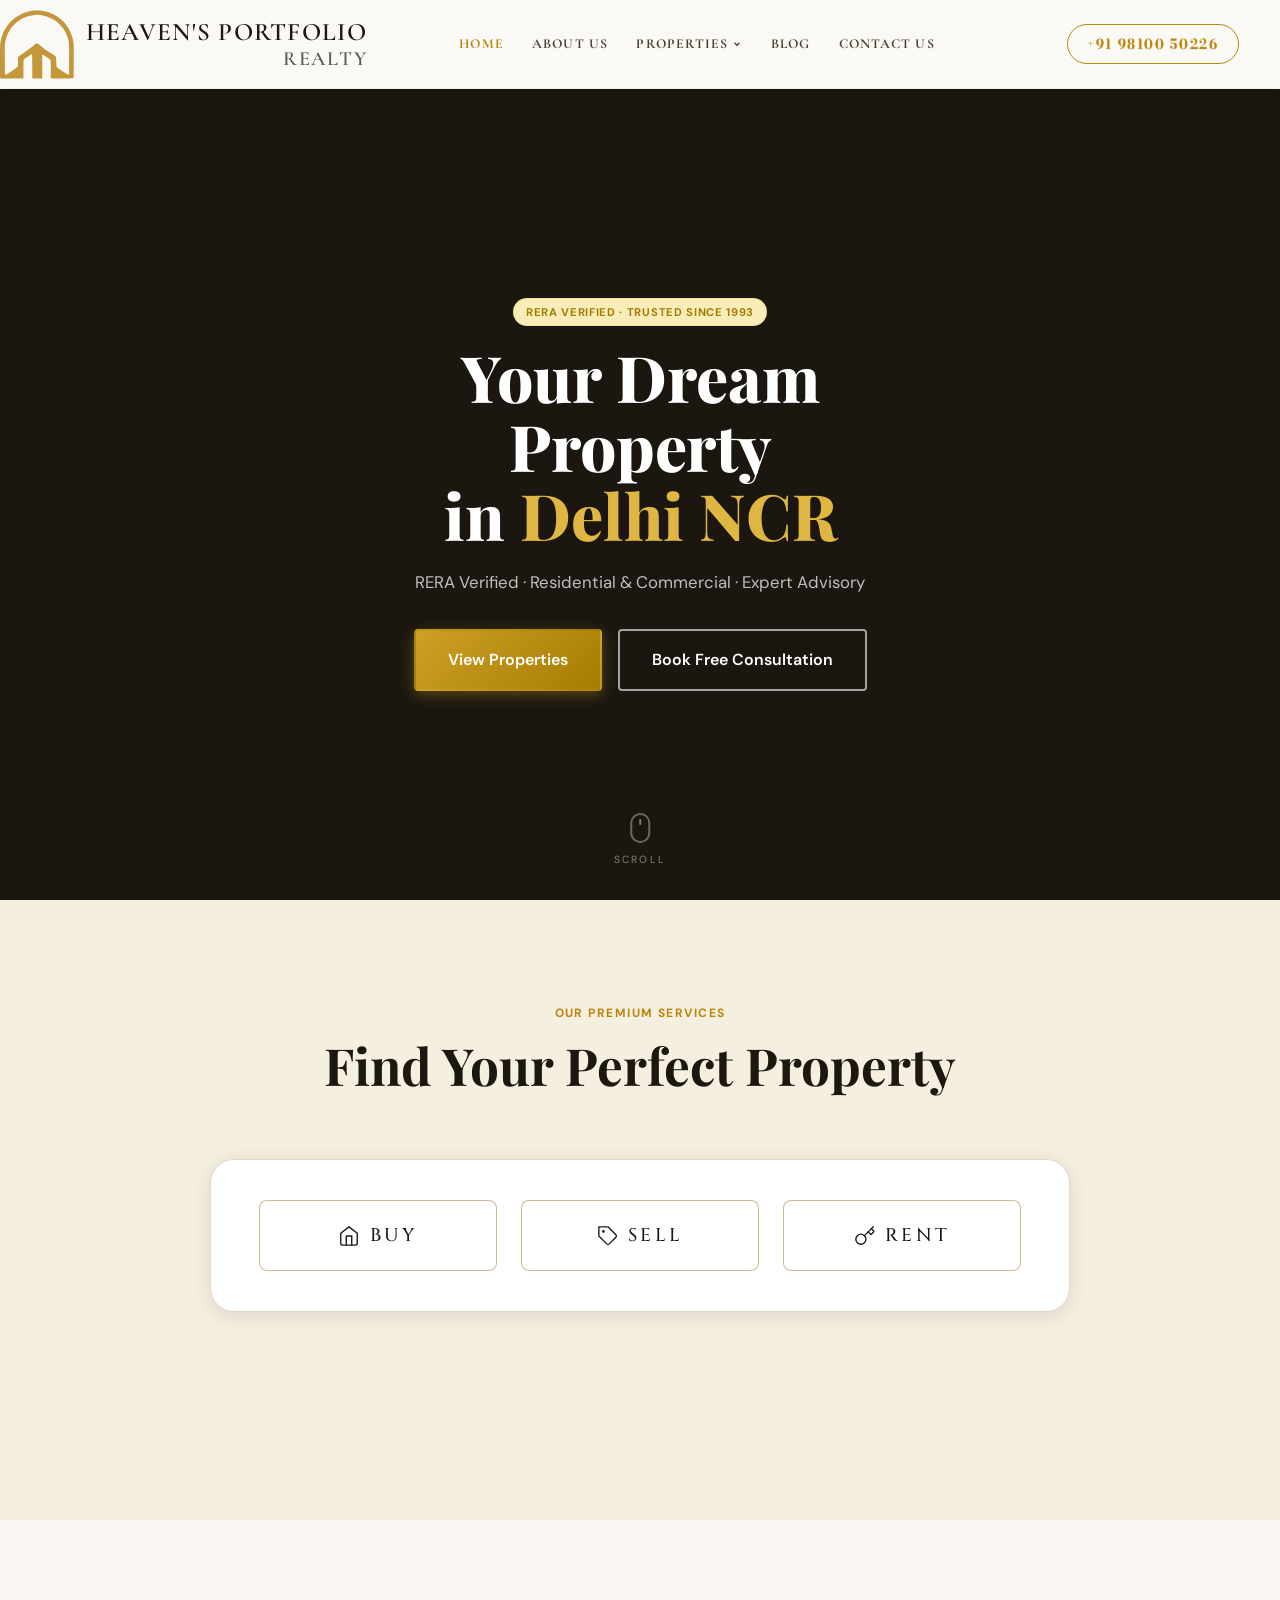
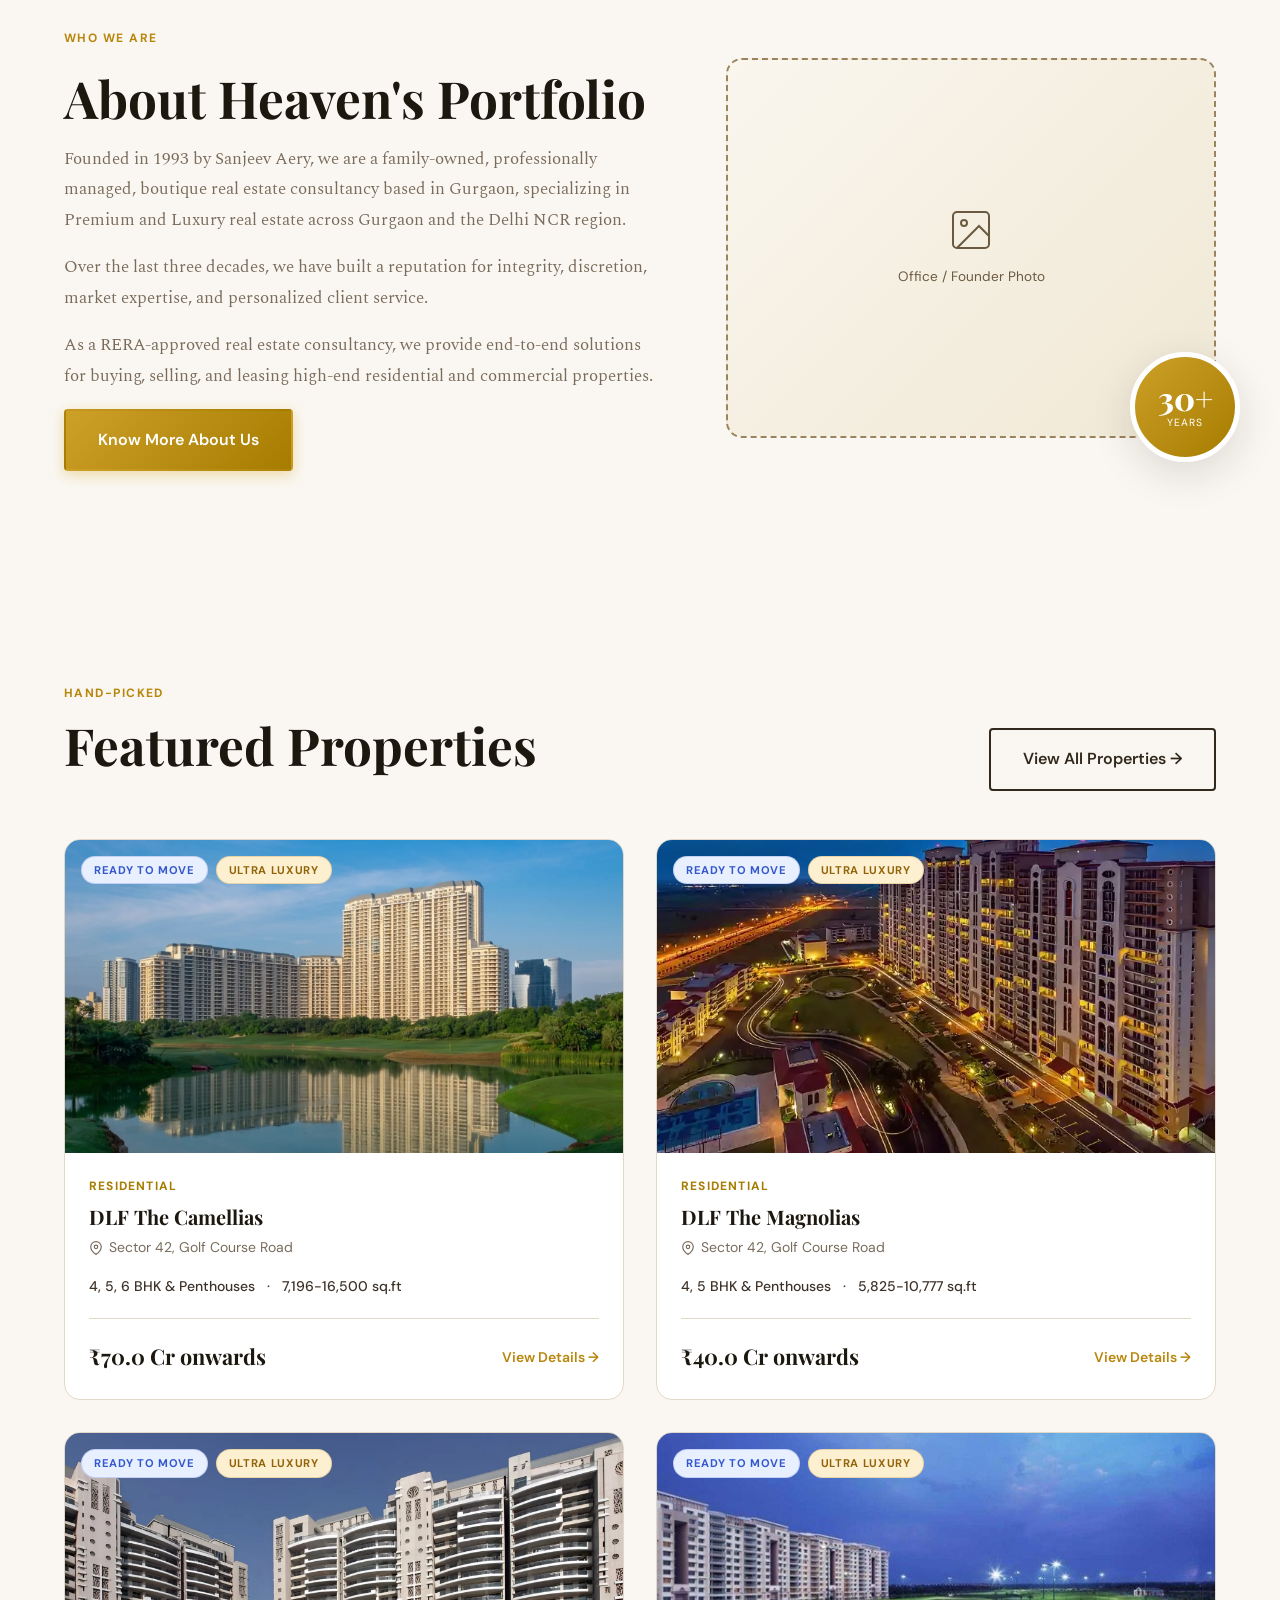
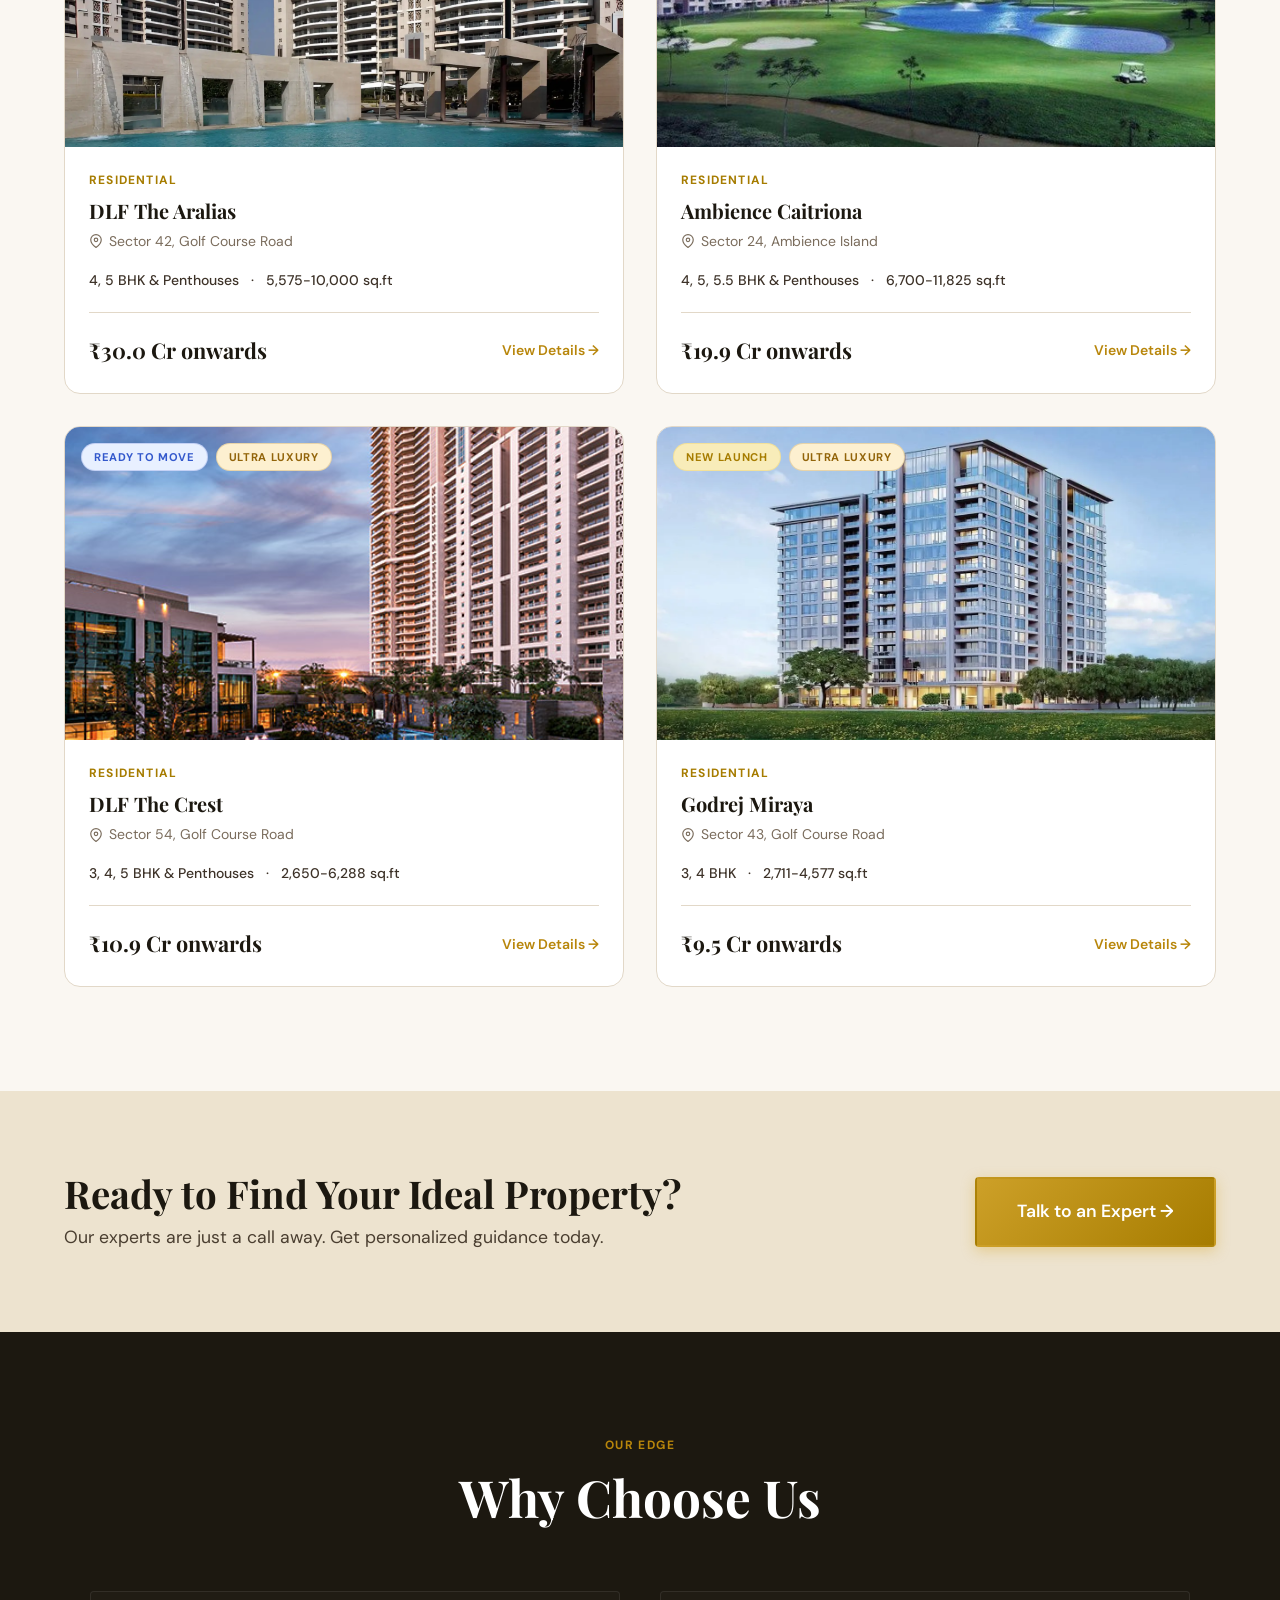
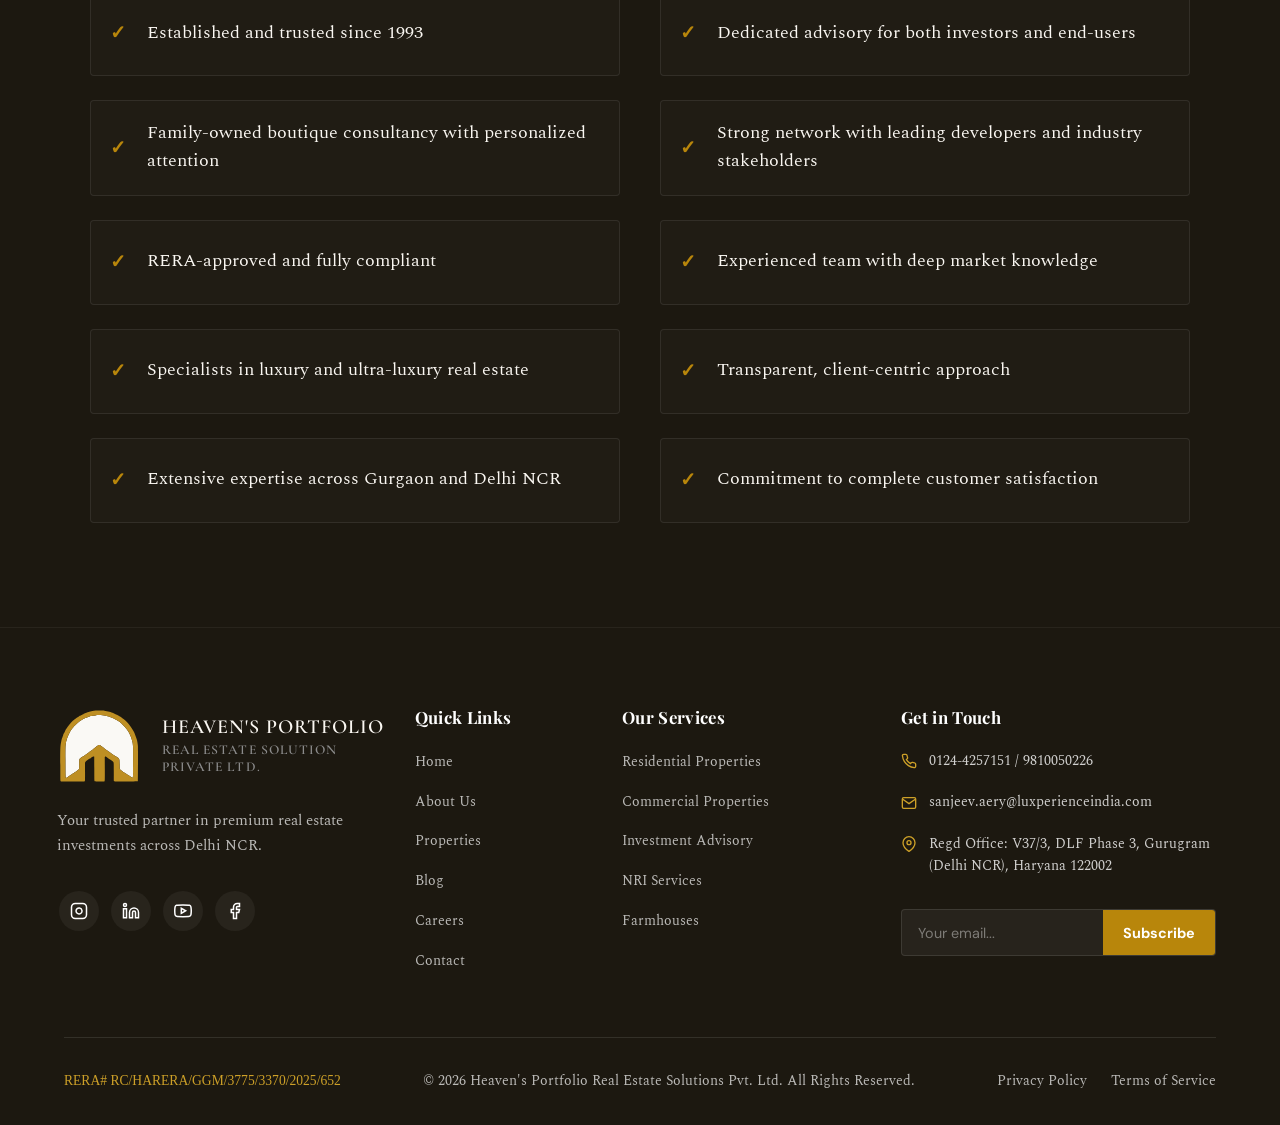
==== commit f20afaef: "refined 20-06" ====
--- a/index.html
+++ b/index.html
@@ -4,7 +4,7 @@
   <meta charset="UTF-8">
   <meta name="viewport" content="width=device-width, initial-scale=1.0">
   <title>Heaven's Portfolio Realty | Premium Real Estate in Delhi NCR</title>
-  <meta name="description" content="Heaven's Portfolio Real Estate Solutions — RERA verified residential & commercial properties across Delhi NCR. 15+ years of trusted advisory.">
+  <meta name="description" content="Heaven's Portfolio Real Estate Solutions — RERA verified residential & commercial properties across Delhi NCR. Trusted since 1993.">
   <link rel="preconnect" href="https://fonts.googleapis.com">
   <link rel="preconnect" href="https://fonts.gstatic.com" crossorigin>
   <link href="https://fonts.googleapis.com/css2?family=Bodoni+Moda+SC:wght@400;500;600;700&family=Cinzel:wght@400;500;600;700&family=Cormorant+Garamond:wght@300;400;500;600;700&family=DM+Sans:wght@400;500;600;700&family=Montserrat:wght@400;500;600;700&family=Playfair+Display:wght@400;500;600;700;800&family=Spectral:wght@300;400;500;600;700&display=swap" rel="stylesheet">
@@ -56,14 +56,14 @@
     <!-- Slideshow backgrounds -->
     <div class="hero-slides">
       <div class="hero-slide active" style="background-image:url('https://images.unsplash.com/photo-1600607687920-4e2a09cf159d?w=1920&q=80')"></div>
+      <div class="hero-slide" style="background-image:url('hero_banner/camelias.jpg')"></div>
       <div class="hero-slide" style="background-image:url('hero_banner/oberoi_360.jpg')"></div>
       <div class="hero-slide" style="background-image:url('hero_banner/9.jpg')"></div>
-      <div class="hero-slide" style="background-image:url('hero_banner/camelias.jpg')"></div>
       <div class="hero-slide" style="background-image:url('https://images.unsplash.com/photo-1486406146926-c627a92ad1ab?w=1920&q=80')"></div>
     </div>
     <div class="hero-overlay"></div>
     <div class="container hero-content">
-      <span class="badge badge-gold">RERA Verified · Trusted Since 2010</span>
+      <span class="badge badge-gold">RERA Verified · Trusted Since 1993</span>
       <h1 class="hero-title">Your Dream Property<br>in <span class="text-accent">Delhi NCR</span></h1>
       <p class="hero-subtitle">RERA Verified · Residential &amp; Commercial · Expert Advisory</p>
       <div class="hero-cta">
@@ -77,7 +77,8 @@
     </div>
   </section>
 
-  <!-- ========== STATS BAR ========== -->
+  <!-- ========== STATS BAR (Hidden) ========== -->
+  <!--
   <section class="stats" id="stats">
     <div class="container">
       <div class="stats-grid">
@@ -100,6 +101,7 @@
       </div>
     </div>
   </section>
+  -->
 
   <!-- ========== ACTION PANEL ========== -->
   <section class="section action-panel-section" id="action-panel-section">
@@ -144,8 +146,9 @@
         <div class="about-content">
           <span class="section-tag">Who We Are</span>
           <h2 class="section-title">About Heaven's Portfolio</h2>
-          <p class="about-text">Founded in 2010, Heaven's Portfolio Realty has grown into one of Delhi NCR's most trusted real estate advisory firms. With a RERA-registered portfolio of 500+ properties and over ₹2000 Cr in value transacted, we bring unmatched expertise to every deal.</p>
-          <p class="about-text">Our team of real estate professionals covers Gurgaon, Noida, Delhi, and Faridabad — ensuring hyperlocal knowledge for every client.</p>
+          <p class="about-text">Founded in 1993 by Sanjeev Aery, we are a family-owned, professionally managed, boutique real estate consultancy based in Gurgaon, specializing in Premium and Luxury real estate across Gurgaon and the Delhi NCR region.</p>
+          <p class="about-text">Over the last three decades, we have built a reputation for integrity, discretion, market expertise, and personalized client service.</p>
+          <p class="about-text">As a RERA-approved real estate consultancy, we provide end-to-end solutions for buying, selling, and leasing high-end residential and commercial properties.</p>
           <a href="about.html" class="btn btn-accent" id="about-know-more">Know More About Us</a>
         </div>
         <div class="about-image-wrap">
@@ -154,7 +157,7 @@
             <span>Office / Founder Photo</span>
           </div>
           <div class="about-experience-badge">
-            <span class="big">15+</span>
+            <span class="big">30+</span>
             <span class="small">Years</span>
           </div>
         </div>
@@ -196,35 +199,21 @@
         <span class="section-tag">Our Edge</span>
         <h2 class="section-title">Why Choose Us</h2>
       </div>
-      <div class="usp-grid">
-        <div class="usp-card" id="usp-rera">
-          <div class="usp-icon">
-            <svg width="32" height="32" viewBox="0 0 24 24" fill="none" stroke="currentColor" stroke-width="1.5"><path d="M12 22s8-4 8-10V5l-8-3-8 3v7c0 6 8 10 8 10z"></path><polyline points="9 12 11 14 15 10"></polyline></svg>
-          </div>
-          <h4>RERA Verified Listings</h4>
-          <p>Every property in our portfolio is RERA-registered for complete legal transparency.</p>
-        </div>
-        <div class="usp-card" id="usp-negotiation">
-          <div class="usp-icon">
-            <svg width="32" height="32" viewBox="0 0 24 24" fill="none" stroke="currentColor" stroke-width="1.5"><path d="M17 21v-2a4 4 0 0 0-4-4H5a4 4 0 0 0-4 4v2"></path><circle cx="9" cy="7" r="4"></circle><path d="M23 21v-2a4 4 0 0 0-3-3.87"></path><path d="M16 3.13a4 4 0 0 1 0 7.75"></path></svg>
-          </div>
-          <h4>Expert Negotiation</h4>
-          <p>Our seasoned negotiators secure the best deal, saving you lakhs on every transaction.</p>
-        </div>
-        <div class="usp-card" id="usp-support">
-          <div class="usp-icon">
-            <svg width="32" height="32" viewBox="0 0 24 24" fill="none" stroke="currentColor" stroke-width="1.5"><circle cx="12" cy="12" r="10"></circle><polyline points="12 6 12 12 16 14"></polyline></svg>
-          </div>
-          <h4>End-to-End Support</h4>
-          <p>From site visits to registration — we handle every step so you don't have to.</p>
-        </div>
-        <div class="usp-card" id="usp-nri">
-          <div class="usp-icon">
-            <svg width="32" height="32" viewBox="0 0 24 24" fill="none" stroke="currentColor" stroke-width="1.5"><circle cx="12" cy="12" r="10"></circle><line x1="2" y1="12" x2="22" y2="12"></line><path d="M12 2a15.3 15.3 0 0 1 4 10 15.3 15.3 0 0 1-4 10 15.3 15.3 0 0 1-4-10 15.3 15.3 0 0 1 4-10z"></path></svg>
-          </div>
-          <h4>NRI Services Available</h4>
-          <p>Specialized support for overseas Indians — virtual tours, legal compliance, and power of attorney assistance.</p>
-        </div>
+      <div class="why-us-list-grid">
+        <ul class="luxury-list">
+          <li>Established and trusted since 1993</li>
+          <li>Family-owned boutique consultancy with personalized attention</li>
+          <li>RERA-approved and fully compliant</li>
+          <li>Specialists in luxury and ultra-luxury real estate</li>
+          <li>Extensive expertise across Gurgaon and Delhi NCR</li>
+        </ul>
+        <ul class="luxury-list">
+          <li>Dedicated advisory for both investors and end-users</li>
+          <li>Strong network with leading developers and industry stakeholders</li>
+          <li>Experienced team with deep market knowledge</li>
+          <li>Transparent, client-centric approach</li>
+          <li>Commitment to complete customer satisfaction</li>
+        </ul>
       </div>
     </div>
   </section>
--- a/css/style.css
+++ b/css/style.css
@@ -869,7 +869,8 @@
 /* ================================================================
    ABOUT PAGE
    ================================================================ */
-.story-grid { display: grid; grid-template-columns: 1fr 1fr; gap: 4rem; align-items: center; }
+.story-grid { display: grid; grid-template-columns: 1fr 1fr; gap: 4rem; align-items: start; }
+.story-image { position: sticky; top: 120px; }
 .story-content p { margin-bottom: 1.25rem; font-size: 1.05rem; color: var(--gray-600); line-height: 1.7; font-family: 'Spectral', serif; }
 .story-content p:last-of-type { font-size: 1.15rem; font-weight: 500; color: var(--green-900); padding-left: 1.5rem; border-left: 3px solid #B8860B; margin-top: 2rem; }
 .team-grid { display: grid; grid-template-columns: repeat(4, 1fr); gap: 2rem; margin-top: 3rem; }
@@ -931,6 +932,12 @@
 
 .apply-form-wrapper { max-width: 700px; margin: 0 auto; background: var(--white); padding: 3rem; border-radius: var(--radius-lg); box-shadow: var(--shadow-md); border: 1px solid var(--gray-200); }
 .file-input { padding: .6rem !important; background: var(--white) !important; }
+
+/* --- Why Choose Us List --- */
+.why-us-list-grid { display: grid; grid-template-columns: 1fr 1fr; gap: 2.5rem; max-width: 1100px; margin: 0 auto; }
+.luxury-list { list-style: none; padding: 0; margin: 0; display: flex; flex-direction: column; gap: 1.5rem; }
+.luxury-list li { position: relative; padding: 1.2rem 1.5rem 1.2rem 3.5rem; font-family: 'Spectral', serif; font-size: 1.15rem; color: var(--ivory); line-height: 1.5; border: 1px solid rgba(255, 255, 255, 0.08); background: rgba(255, 255, 255, 0.02); border-radius: var(--radius-sm); display: flex; align-items: center; min-height: 85px; }
+.luxury-list li::before { content: "✓"; position: absolute; left: 1.2rem; top: 50%; transform: translateY(-50%); color: var(--gold-500); font-weight: bold; font-size: 1.2rem; }
 
 /* ================================================================
    RESPONSIVE DESIGN
@@ -1065,9 +1072,11 @@
   .about-experience-badge { bottom: 0; right: 0; transform: translate(20%, 20%); width: 90px; height: 90px; }
   .about-experience-badge .big { font-size: 1.5rem; }
 
-  .services-grid, .properties-grid, .blog-grid, .mvv-grid, .benefits-grid, .usp-grid, .team-grid, .testimonials-grid { grid-template-columns: 1fr; }
-
-  .cta-inner { flex-direction: column; text-align: center; gap: 2rem; }
+  .services-grid, .properties-grid, .blog-grid, .mvv-grid, .benefits-grid, .usp-grid, .why-us-list-grid, .team-grid, .testimonials-grid { grid-template-columns: 1fr; }
+
+  .cta-inner { flex-direction: column; text-align: center; gap: 1.5rem; }
+  .cta-actions { flex-direction: column; width: 100%; max-width: 320px; margin: 0 auto; gap: 1rem; }
+  .cta-actions .btn { width: 100%; padding: 0.9rem 1.5rem; font-size: 1rem; }
 
   /* Footer */
   .footer-grid { grid-template-columns: 1fr; gap: 2.5rem; }
@@ -1725,8 +1734,9 @@
 }
 
 .bottom-inquiry-card {
-  background: var(--green-900);
-  color: var(--white);
+  background: var(--ivory);
+  border: 1px solid var(--gray-200);
+  color: var(--gray-900);
   padding: 4rem;
   border-radius: 8px;
   box-shadow: 0 10px 40px rgba(0,0,0,0.1);
@@ -1741,7 +1751,7 @@
 
 .inquiry-subtitle {
   font-size: 1.05rem;
-  color: rgba(255,255,255,0.7);
+  color: var(--gray-600);
   margin-bottom: 3rem;
   line-height: 1.5;
 }
@@ -1761,9 +1771,9 @@
 .inquiry-form textarea {
   width: 100%;
   padding: 1.25rem;
-  background: rgba(255,255,255,0.05);
-  border: 1px solid rgba(255,255,255,0.1);
-  color: var(--white);
+  background: var(--white);
+  border: 1px solid var(--gray-300);
+  color: var(--gray-900);
   border-radius: 4px;
   font-family: var(--font-body);
   transition: border-color 0.3s ease;
@@ -1773,13 +1783,13 @@
 .inquiry-form input:focus,
 .inquiry-form textarea:focus {
   outline: none;
-  border-color: var(--gold);
-  background: rgba(255,255,255,0.1);
+  border-color: var(--gold-500);
+  background: var(--white);
 }
 
 .inquiry-form input::placeholder,
 .inquiry-form textarea::placeholder {
-  color: rgba(255,255,255,0.5);
+  color: var(--gray-400);
 }
 
 .btn-full {
